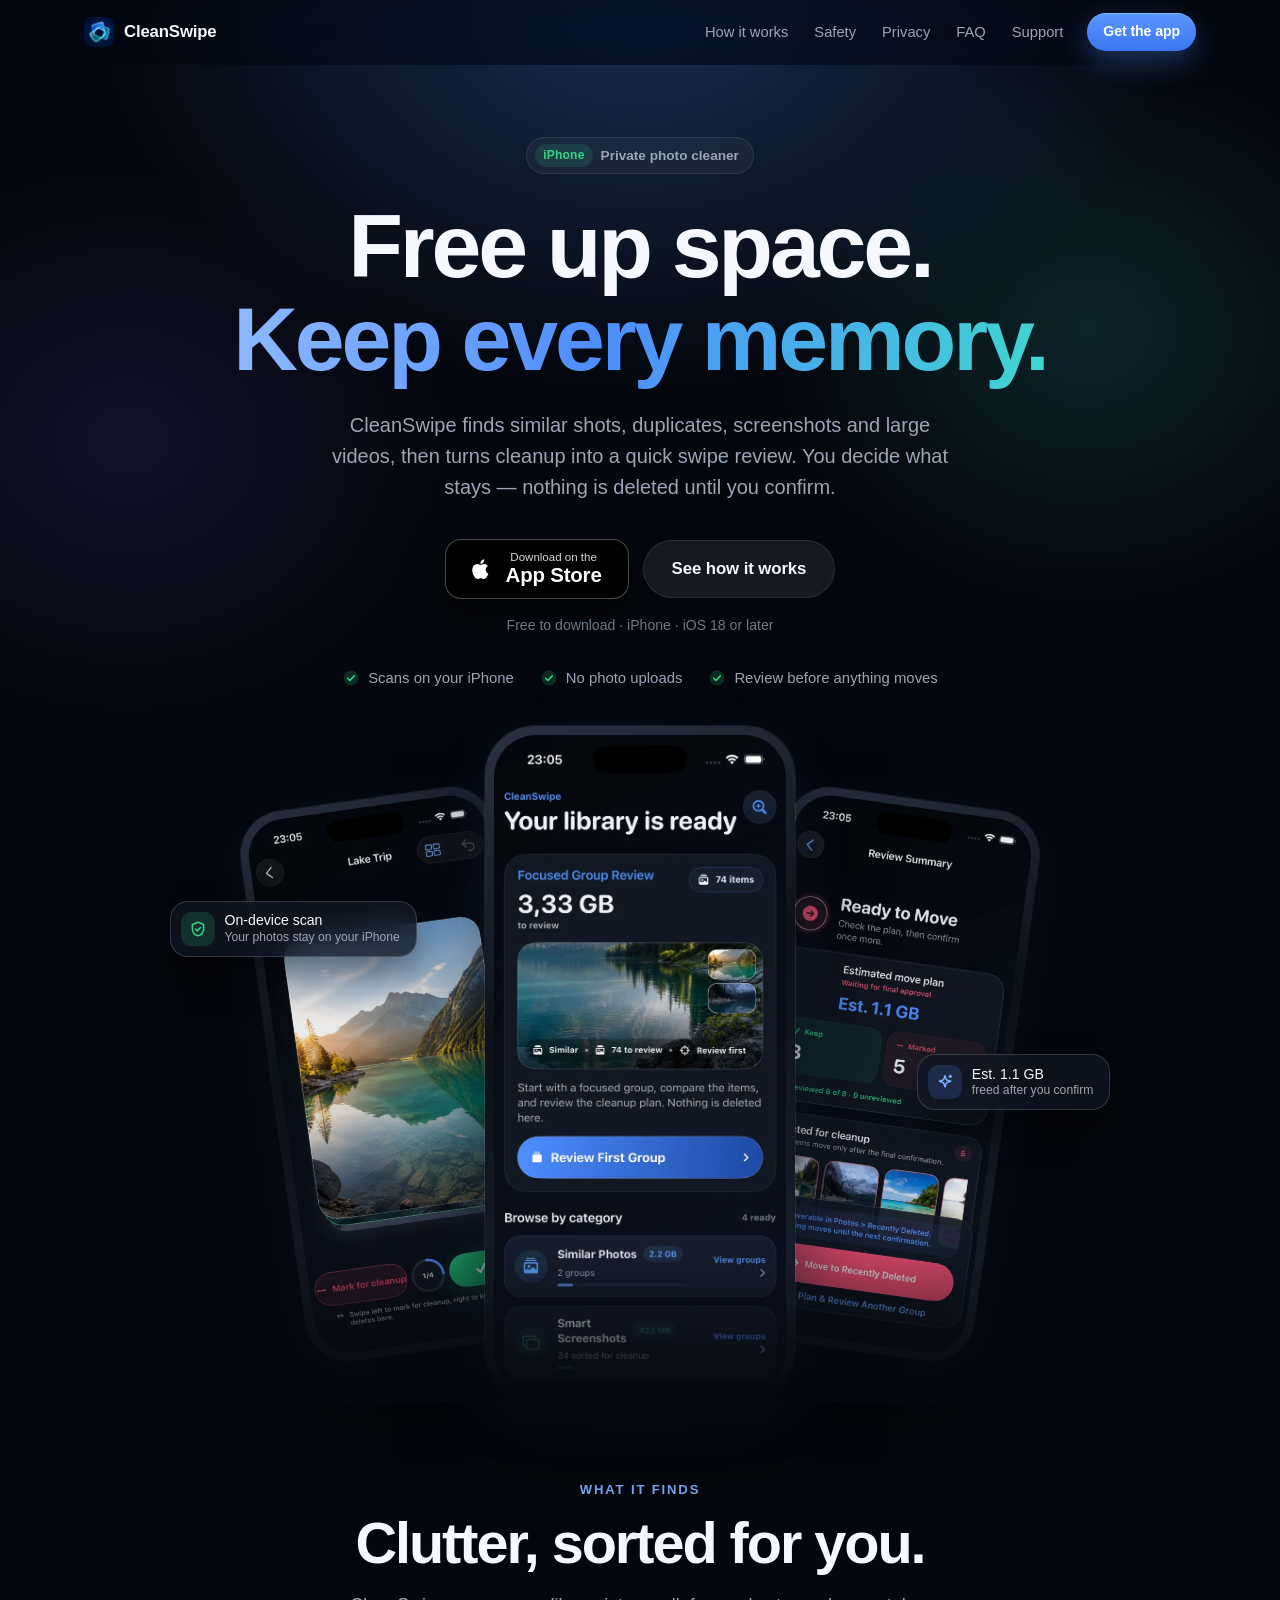
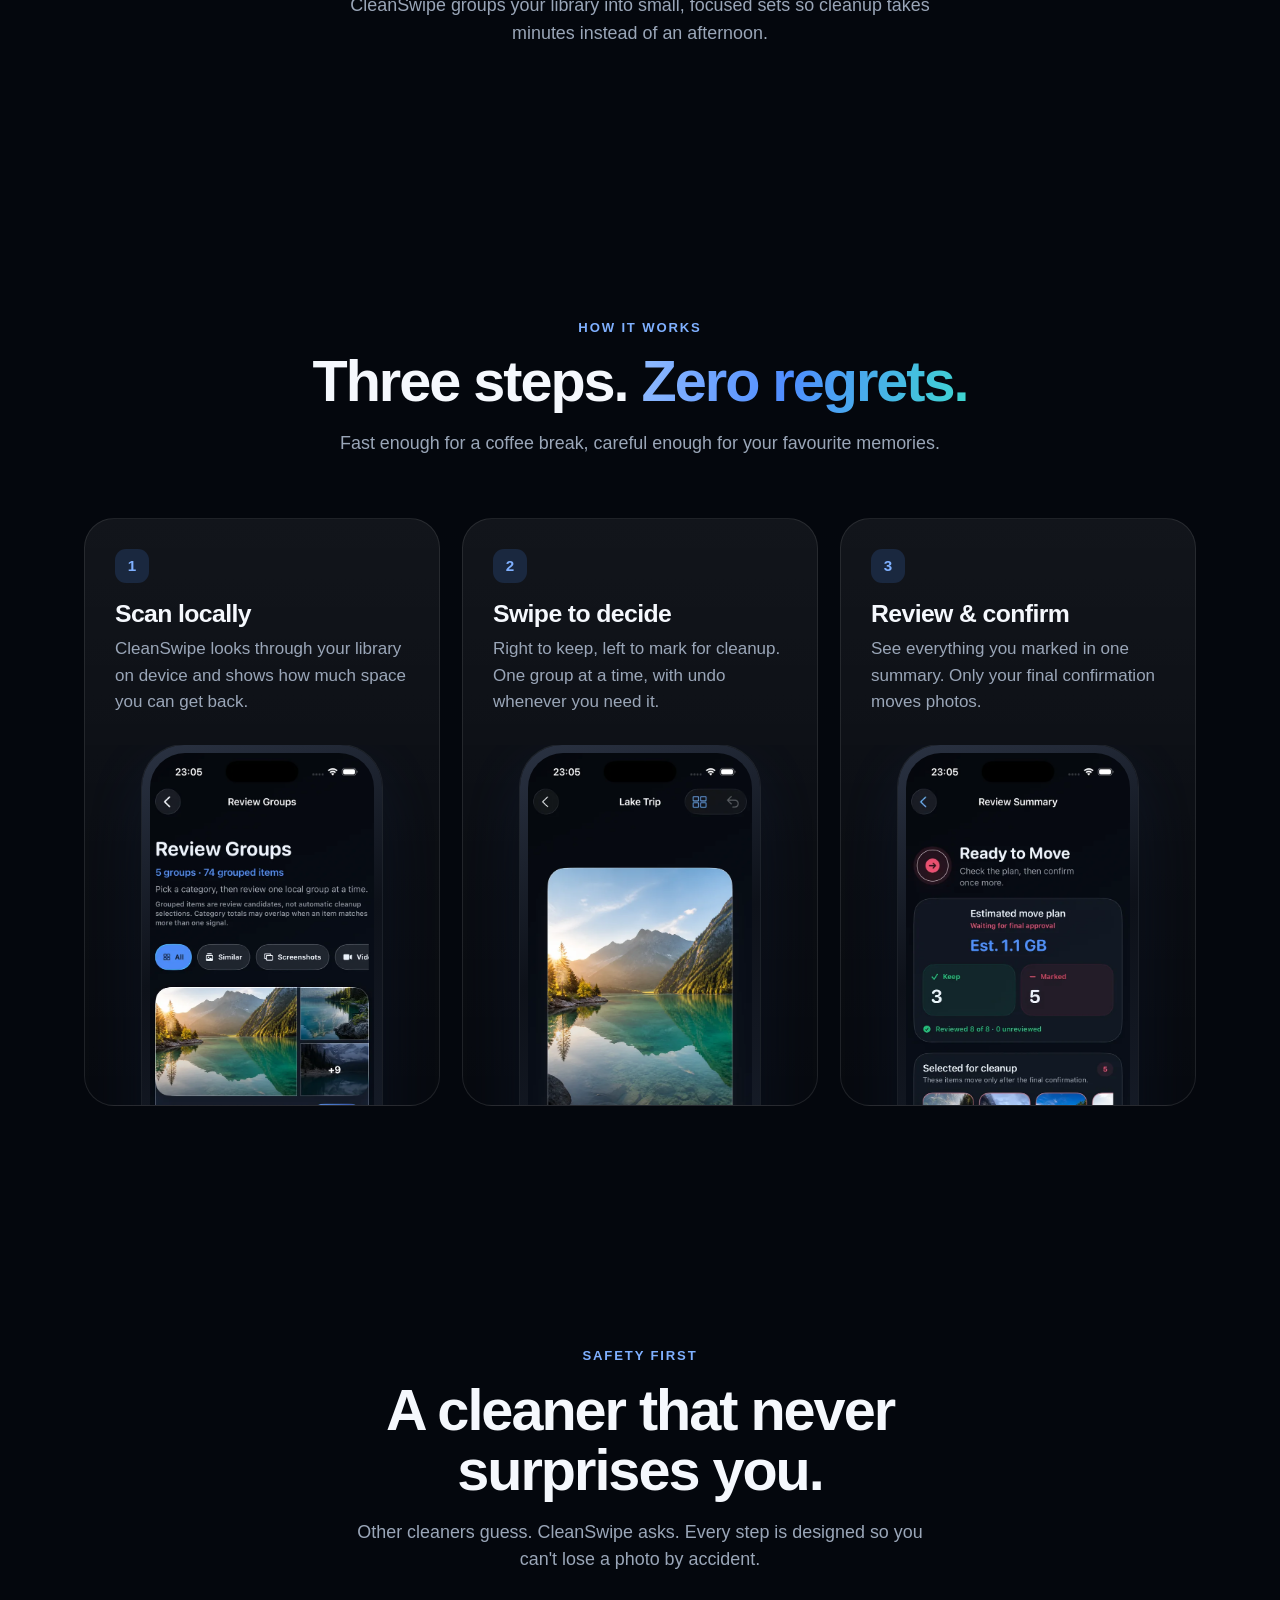
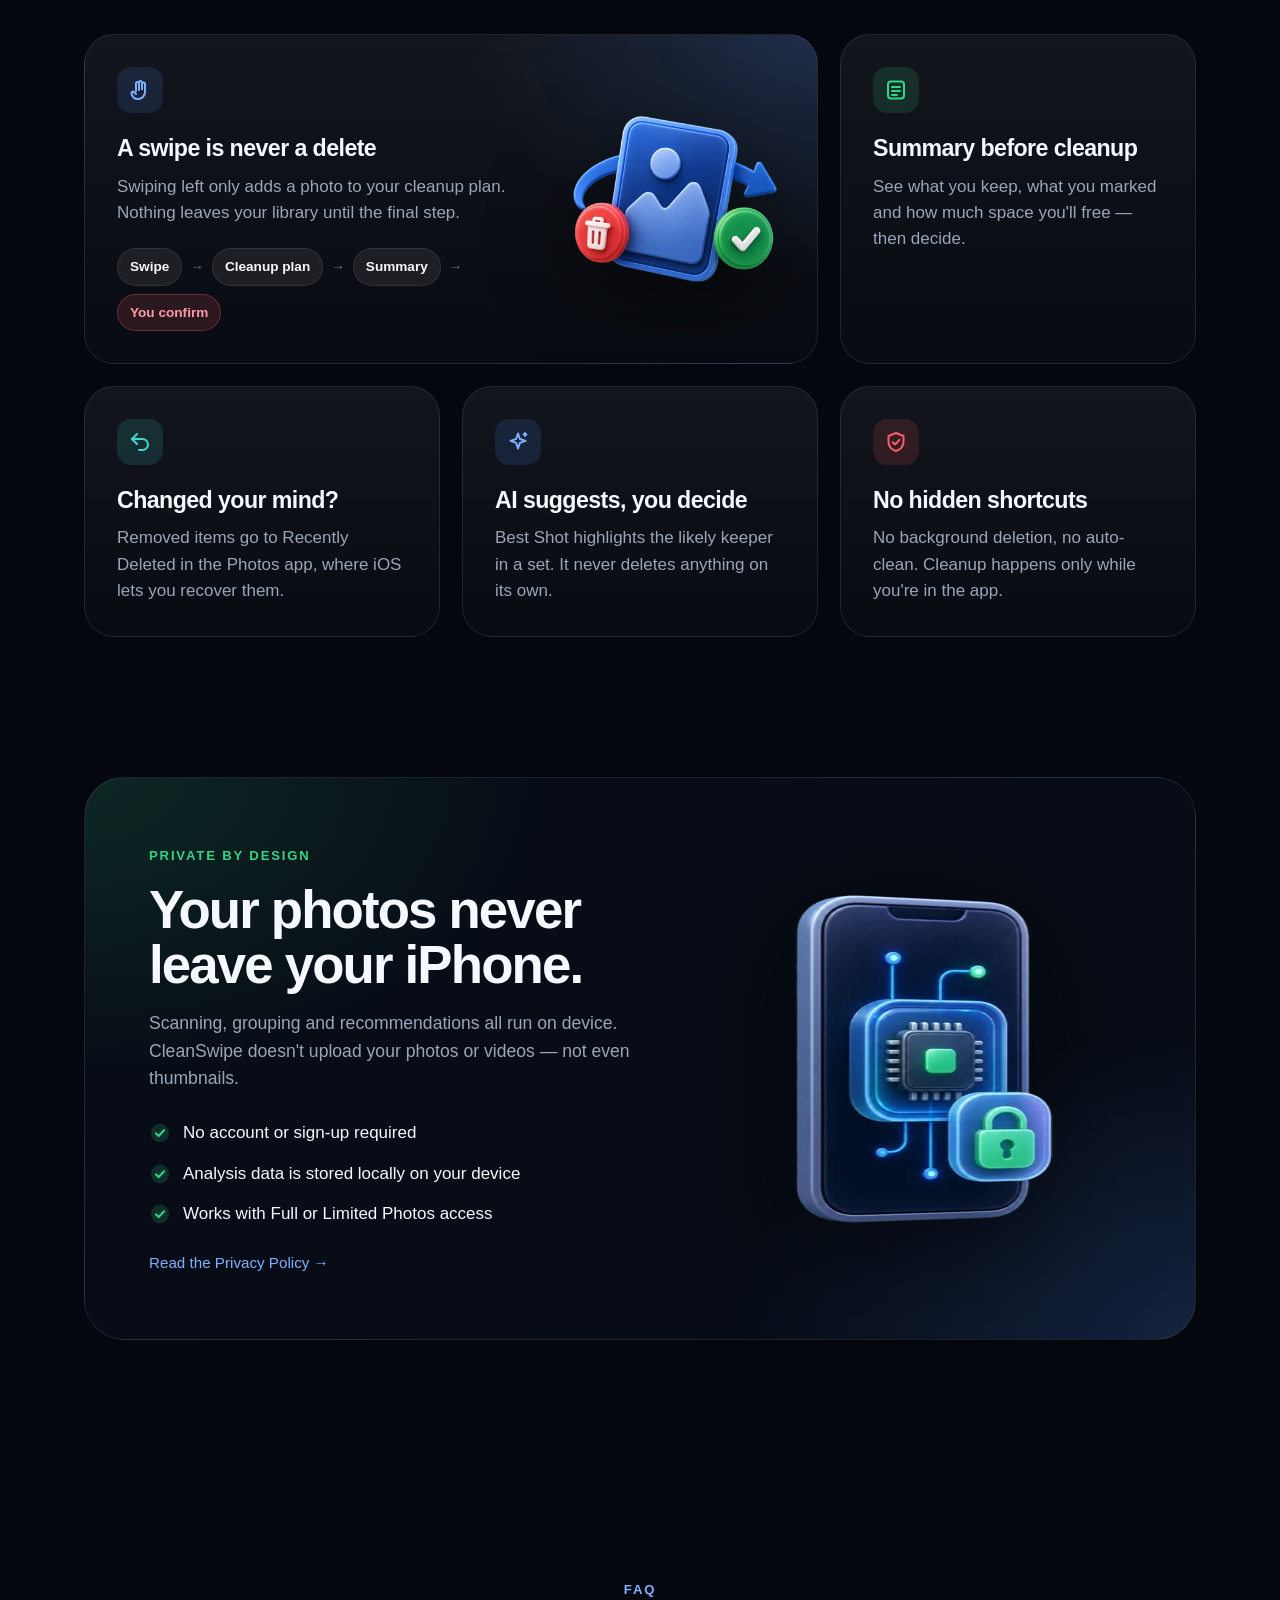
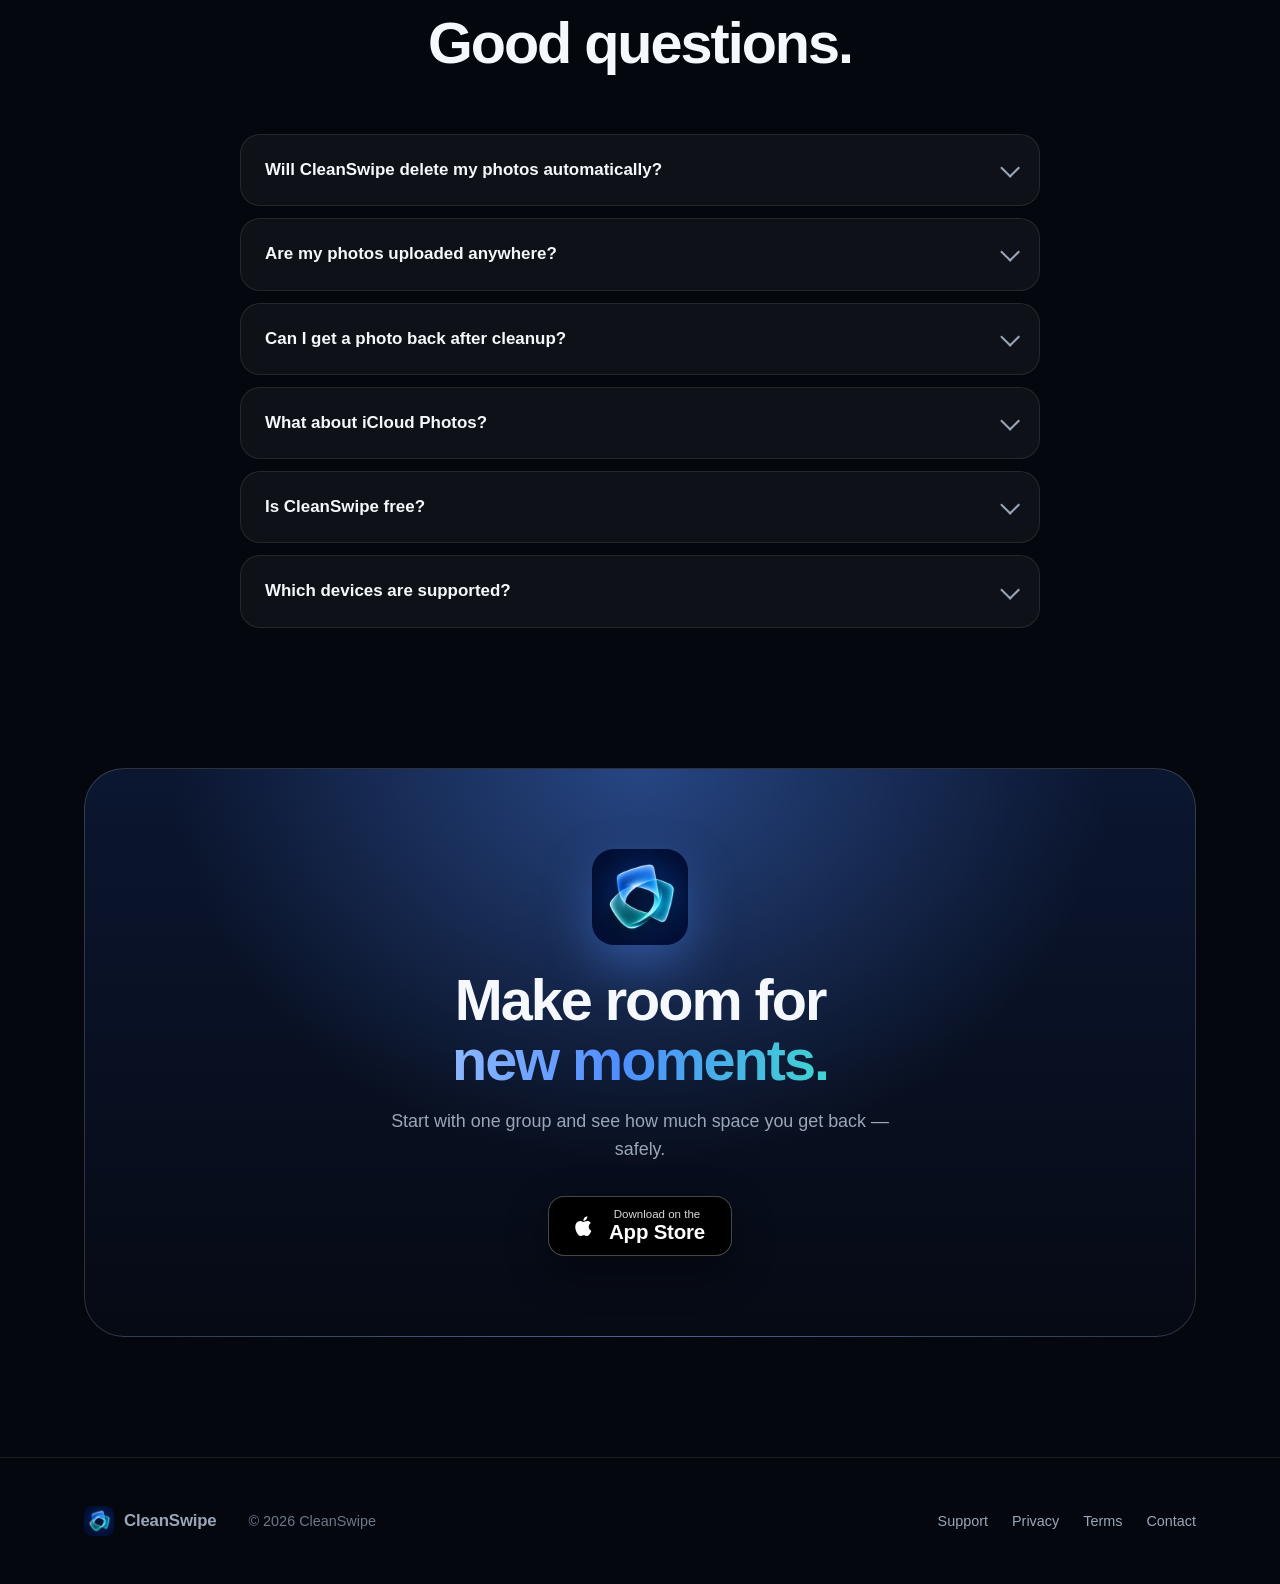
==== index.html @ 27d25ac5 "Redesign CleanSwipe public site Add a root landing page with real app screenshots, safety, privacy a" ====
<!doctype html>
<html lang="en" class="no-js">
<head>
  <meta charset="utf-8">
  <meta name="viewport" content="width=device-width, initial-scale=1, viewport-fit=cover">
  <title>CleanSwipe — Free up iPhone storage, safely</title>
  <meta name="description" content="CleanSwipe finds similar photos, duplicates, screenshots, blurry shots and large videos on your iPhone. Swipe to decide, review, then confirm. Scanning stays on device.">
  <meta name="theme-color" content="#04070d">
  <meta name="apple-itunes-app" content="app-id=6784292572">
  <link rel="canonical" href="https://cleanswipeapp.github.io/">
  <meta property="og:type" content="website">
  <meta property="og:site_name" content="CleanSwipe">
  <meta property="og:title" content="CleanSwipe — Free up iPhone storage, safely">
  <meta property="og:description" content="Find similar photos, duplicates and large videos. Swipe to decide. Nothing is deleted until you confirm.">
  <meta property="og:url" content="https://cleanswipeapp.github.io/">
  <meta property="og:image" content="https://cleanswipeapp.github.io/assets/img/og.png">
  <meta name="twitter:card" content="summary_large_image">
  <link rel="icon" type="image/png" href="/assets/img/favicon.png">
  <link rel="apple-touch-icon" href="/assets/img/apple-touch-icon.png">
  <link rel="stylesheet" href="/assets/site.css">
  <script>document.documentElement.classList.remove("no-js");</script>
  <script type="application/ld+json">
  {
    "@context": "https://schema.org",
    "@type": "SoftwareApplication",
    "name": "CleanSwipe: Photo Cleaner",
    "operatingSystem": "iOS 18.0 or later",
    "applicationCategory": "UtilitiesApplication",
    "url": "https://apps.apple.com/us/app/cleanswipe-photo-cleaner/id6784292572",
    "offers": { "@type": "Offer", "price": "0", "priceCurrency": "USD" }
  }
  </script>
</head>
<body>
  <!-- Icon sprite -->
  <svg width="0" height="0" style="position:absolute" aria-hidden="true">
    <defs>
      <symbol id="i-apple" viewBox="0 0 24 24"><path fill="currentColor" d="M16.37 12.7c-.02-2.3 1.88-3.4 1.97-3.46-1.07-1.57-2.74-1.79-3.34-1.81-1.42-.14-2.77.84-3.49.84-.72 0-1.83-.82-3.01-.8-1.55.02-2.98.9-3.78 2.29-1.61 2.8-.41 6.94 1.16 9.21.77 1.11 1.68 2.36 2.88 2.31 1.16-.05 1.59-.75 2.99-.75 1.4 0 1.79.75 3.01.72 1.24-.02 2.03-1.13 2.79-2.25.88-1.29 1.24-2.54 1.26-2.6-.03-.01-2.42-.93-2.44-3.7ZM14.1 5.93c.64-.77 1.07-1.85.95-2.93-.92.04-2.03.61-2.69 1.38-.59.68-1.11 1.78-.97 2.83 1.02.08 2.07-.52 2.71-1.28Z"/></symbol>
      <symbol id="i-check" viewBox="0 0 24 24"><path fill="none" stroke="currentColor" stroke-width="2.2" stroke-linecap="round" stroke-linejoin="round" d="M20 6 9 17l-5-5"/></symbol>
      <symbol id="i-check-circle" viewBox="0 0 24 24"><circle cx="12" cy="12" r="10" fill="currentColor" opacity=".18"/><path fill="none" stroke="currentColor" stroke-width="2.2" stroke-linecap="round" stroke-linejoin="round" d="m7.5 12.3 3 3 6-6.3"/></symbol>
      <symbol id="i-lock" viewBox="0 0 24 24"><g fill="none" stroke="currentColor" stroke-width="2" stroke-linecap="round" stroke-linejoin="round"><rect x="4.5" y="10.5" width="15" height="10" rx="2.5"/><path d="M8 10.5V7.5a4 4 0 0 1 8 0v3"/></g></symbol>
      <symbol id="i-shield" viewBox="0 0 24 24"><g fill="none" stroke="currentColor" stroke-width="2" stroke-linecap="round" stroke-linejoin="round"><path d="M12 3 4.5 6v5.5c0 4.6 3.1 8.2 7.5 9.5 4.4-1.3 7.5-4.9 7.5-9.5V6L12 3Z"/><path d="m8.8 12.2 2.3 2.3 4.3-4.6"/></g></symbol>
      <symbol id="i-hand" viewBox="0 0 24 24"><g fill="none" stroke="currentColor" stroke-width="2" stroke-linecap="round" stroke-linejoin="round"><path d="M8 13V5.5a1.5 1.5 0 0 1 3 0V12"/><path d="M11 11V4.5a1.5 1.5 0 0 1 3 0V11"/><path d="M14 11V6a1.5 1.5 0 0 1 3 0v8a7 7 0 0 1-7 7h-.5a6 6 0 0 1-4.6-2.2L3.6 16a1.6 1.6 0 0 1 2.4-2l2 2"/></g></symbol>
      <symbol id="i-list" viewBox="0 0 24 24"><g fill="none" stroke="currentColor" stroke-width="2" stroke-linecap="round" stroke-linejoin="round"><rect x="4" y="3.5" width="16" height="17" rx="3"/><path d="M8 9h8M8 13h8M8 17h5"/></g></symbol>
      <symbol id="i-undo" viewBox="0 0 24 24"><g fill="none" stroke="currentColor" stroke-width="2" stroke-linecap="round" stroke-linejoin="round"><path d="M9 14 4 9l5-5"/><path d="M4 9h10.5a5.5 5.5 0 0 1 0 11H11"/></g></symbol>
      <symbol id="i-sparkle" viewBox="0 0 24 24"><g fill="none" stroke="currentColor" stroke-width="2" stroke-linecap="round" stroke-linejoin="round"><path d="M12 3.5 13.9 9l5.6 1.9-5.6 2L12 18.5l-1.9-5.6-5.6-2L10.1 9 12 3.5Z"/><path d="M19 3v3M17.5 4.5h3"/></g></symbol>
      <symbol id="i-photos" viewBox="0 0 24 24"><g fill="none" stroke="currentColor" stroke-width="2" stroke-linecap="round" stroke-linejoin="round"><rect x="3" y="6" width="14" height="14" rx="3"/><path d="M7 3h11a3 3 0 0 1 3 3v11"/><path d="m3.5 17 4-4 3 3 2-2 4 4"/></g></symbol>
      <symbol id="i-copy" viewBox="0 0 24 24"><g fill="none" stroke="currentColor" stroke-width="2" stroke-linecap="round" stroke-linejoin="round"><rect x="8" y="8" width="12" height="12" rx="2.5"/><path d="M16 8V6.5A2.5 2.5 0 0 0 13.5 4h-7A2.5 2.5 0 0 0 4 6.5v7A2.5 2.5 0 0 0 6.5 16H8"/></g></symbol>
      <symbol id="i-screenshot" viewBox="0 0 24 24"><g fill="none" stroke="currentColor" stroke-width="2" stroke-linecap="round" stroke-linejoin="round"><rect x="6" y="2.5" width="12" height="19" rx="3"/><path d="M3 7V5M3 19v-2M21 7V5M21 19v-2"/></g></symbol>
      <symbol id="i-blur" viewBox="0 0 24 24"><g fill="none" stroke="currentColor" stroke-width="2" stroke-linecap="round"><circle cx="12" cy="12" r="8.5" stroke-dasharray="2.5 3"/><circle cx="12" cy="12" r="3.5"/></g></symbol>
      <symbol id="i-video" viewBox="0 0 24 24"><g fill="none" stroke="currentColor" stroke-width="2" stroke-linecap="round" stroke-linejoin="round"><rect x="3" y="6" width="13" height="12" rx="3"/><path d="m16 10.5 5-3v9l-5-3"/></g></symbol>
      <symbol id="i-person" viewBox="0 0 24 24"><g fill="none" stroke="currentColor" stroke-width="2" stroke-linecap="round" stroke-linejoin="round"><circle cx="12" cy="8" r="4"/><path d="M4.5 20.5a7.5 7.5 0 0 1 15 0"/></g></symbol>
      <symbol id="i-cloud" viewBox="0 0 24 24"><g fill="none" stroke="currentColor" stroke-width="2" stroke-linecap="round" stroke-linejoin="round"><path d="M7 18.5a4.5 4.5 0 0 1-.6-8.96A6 6 0 0 1 18 9.5a4.5 4.5 0 0 1-.5 9H7Z"/><path d="m4 4 16 16"/></g></symbol>
    </defs>
  </svg>

  <header class="site-header">
    <div class="wrap">
      <a class="brand" href="/" aria-label="CleanSwipe home">
        <img src="/assets/img/icon-256.png" alt="" width="30" height="30">
        CleanSwipe
      </a>
      <nav class="nav-links" aria-label="Main">
        <a href="#how">How it works</a>
        <a href="#safety">Safety</a>
        <a href="#privacy">Privacy</a>
        <a href="#faq">FAQ</a>
        <a href="/support.html">Support</a>
      </nav>
      <a class="btn btn-primary btn-sm" href="https://apps.apple.com/us/app/cleanswipe-photo-cleaner/id6784292572">Get the app</a>
    </div>
  </header>

  <main>
    <div class="glow" aria-hidden="true"></div>

    <!-- Hero -->
    <section class="hero">
      <div class="wrap">
        <span class="eyebrow"><b>iPhone</b> Private photo cleaner</span>
        <h1>Free up space.<br><span class="grad">Keep every memory.</span></h1>
        <p class="lead">
          CleanSwipe finds similar shots, duplicates, screenshots and large videos,
          then turns cleanup into a quick swipe review. You decide what stays —
          nothing is deleted until you confirm.
        </p>
        <div class="hero-cta">
          <a class="store-btn" href="https://apps.apple.com/us/app/cleanswipe-photo-cleaner/id6784292572" aria-label="Download CleanSwipe on the App Store">
            <svg aria-hidden="true"><use href="#i-apple"/></svg>
            <span><small>Download on the</small><strong>App Store</strong></span>
          </a>
          <a class="btn btn-ghost btn-lg" href="#how">See how it works</a>
        </div>
        <p class="hero-note">Free to download · iPhone · iOS 18 or later</p>

        <ul class="trust">
          <li><svg aria-hidden="true"><use href="#i-check-circle"/></svg>Scans on your iPhone</li>
          <li><svg aria-hidden="true"><use href="#i-check-circle"/></svg>No photo uploads</li>
          <li><svg aria-hidden="true"><use href="#i-check-circle"/></svg>Review before anything moves</li>
        </ul>

        <div class="phones">
          <div class="phone"><img src="/assets/img/screen-review.webp" alt="Swipe review screen: keep or mark a photo for cleanup" width="640" height="1391" loading="eager"></div>
          <div class="phone"><img src="/assets/img/screen-dashboard.webp" alt="CleanSwipe home screen showing 3.33 GB ready to review" width="640" height="1391" loading="eager" fetchpriority="high"></div>
          <div class="phone"><img src="/assets/img/screen-summary.webp" alt="Review summary with kept and marked counts before confirmation" width="640" height="1391" loading="eager"></div>

          <div class="float-chip a" aria-hidden="true">
            <i><svg><use href="#i-shield"/></svg></i>
            <div>On-device scan<small>Your photos stay on your iPhone</small></div>
          </div>
          <div class="float-chip b" aria-hidden="true">
            <i><svg><use href="#i-sparkle"/></svg></i>
            <div>Est. 1.1 GB<small>freed after you confirm</small></div>
          </div>
        </div>
      </div>
    </section>

    <!-- What it finds -->
    <section class="section" style="padding-top:40px">
      <div class="wrap">
        <div class="section-head reveal">
          <span class="kicker">What it finds</span>
          <h2>Clutter, sorted for you.</h2>
          <p>CleanSwipe groups your library into small, focused sets so cleanup takes minutes instead of an afternoon.</p>
        </div>
        <ul class="finds reveal">
          <li><svg aria-hidden="true"><use href="#i-photos"/></svg>Similar photos</li>
          <li><svg aria-hidden="true"><use href="#i-copy"/></svg>Exact duplicates</li>
          <li><svg aria-hidden="true"><use href="#i-screenshot"/></svg>Screenshots</li>
          <li><svg aria-hidden="true"><use href="#i-blur"/></svg>Blurry shots</li>
          <li><svg aria-hidden="true"><use href="#i-video"/></svg>Large videos</li>
          <li><svg aria-hidden="true"><use href="#i-person"/></svg>People</li>
        </ul>
      </div>
    </section>

    <!-- How it works -->
    <section class="section" id="how" style="padding-top:40px">
      <div class="wrap">
        <div class="section-head reveal">
          <span class="kicker">How it works</span>
          <h2>Three steps. <span class="grad">Zero regrets.</span></h2>
          <p>Fast enough for a coffee break, careful enough for your favourite memories.</p>
        </div>
        <div class="steps">
          <article class="step reveal">
            <div class="step-copy">
              <span class="step-num">1</span>
              <h3>Scan locally</h3>
              <p>CleanSwipe looks through your library on device and shows how much space you can get back.</p>
            </div>
            <div class="step-shot"><div class="phone"><img src="/assets/img/screen-groups.webp" alt="Review Groups screen listing photo groups by category" width="640" height="1391" loading="lazy"></div></div>
          </article>
          <article class="step reveal">
            <div class="step-copy">
              <span class="step-num">2</span>
              <h3>Swipe to decide</h3>
              <p>Right to keep, left to mark for cleanup. One group at a time, with undo whenever you need it.</p>
            </div>
            <div class="step-shot"><div class="phone"><img src="/assets/img/screen-review.webp" alt="Swipe review of a single photo with Keep and Mark for cleanup buttons" width="640" height="1391" loading="lazy"></div></div>
          </article>
          <article class="step reveal">
            <div class="step-copy">
              <span class="step-num">3</span>
              <h3>Review &amp; confirm</h3>
              <p>See everything you marked in one summary. Only your final confirmation moves photos.</p>
            </div>
            <div class="step-shot"><div class="phone"><img src="/assets/img/screen-summary.webp" alt="Review Summary listing photos selected for cleanup" width="640" height="1391" loading="lazy"></div></div>
          </article>
        </div>
      </div>
    </section>

    <!-- Safety -->
    <section class="section" id="safety">
      <div class="wrap">
        <div class="section-head reveal">
          <span class="kicker">Safety first</span>
          <h2>A cleaner that never<br>surprises you.</h2>
          <p>Other cleaners guess. CleanSwipe asks. Every step is designed so you can't lose a photo by accident.</p>
        </div>
        <div class="bento">
          <article class="tile feature span-4 reveal">
            <div>
              <span class="ico"><svg><use href="#i-hand"/></svg></span>
              <h3>A swipe is never a delete</h3>
              <p>Swiping left only adds a photo to your cleanup plan. Nothing leaves your library until the final step.</p>
              <div class="flow" aria-label="Cleanup flow">
                <span>Swipe</span><em>→</em><span>Cleanup plan</span><em>→</em><span>Summary</span><em>→</em><span class="end">You confirm</span>
              </div>
            </div>
            <img src="/assets/img/swipe-3d.webp" alt="" width="360" height="298" loading="lazy">
          </article>
          <article class="tile span-2 reveal">
            <span class="ico green"><svg><use href="#i-list"/></svg></span>
            <h3>Summary before cleanup</h3>
            <p>See what you keep, what you marked and how much space you'll free — then decide.</p>
          </article>
          <article class="tile span-2 reveal">
            <span class="ico cyan"><svg><use href="#i-undo"/></svg></span>
            <h3>Changed your mind?</h3>
            <p>Removed items go to Recently Deleted in the Photos app, where iOS lets you recover them.</p>
          </article>
          <article class="tile span-2 reveal">
            <span class="ico"><svg><use href="#i-sparkle"/></svg></span>
            <h3>AI suggests, you decide</h3>
            <p>Best Shot highlights the likely keeper in a set. It never deletes anything on its own.</p>
          </article>
          <article class="tile span-2 reveal">
            <span class="ico red"><svg><use href="#i-shield"/></svg></span>
            <h3>No hidden shortcuts</h3>
            <p>No background deletion, no auto-clean. Cleanup happens only while you're in the app.</p>
          </article>
        </div>
      </div>
    </section>

    <!-- Privacy -->
    <section class="section" id="privacy" style="padding-top:20px">
      <div class="wrap">
        <div class="privacy reveal">
          <div>
            <span class="kicker" style="color:var(--green);font-size:.82rem;font-weight:700;letter-spacing:.14em;text-transform:uppercase">Private by design</span>
            <h2 style="margin-top:14px">Your photos never<br>leave your iPhone.</h2>
            <p>Scanning, grouping and recommendations all run on device. CleanSwipe doesn't upload your photos or videos — not even thumbnails.</p>
            <ul class="checks">
              <li><svg aria-hidden="true"><use href="#i-check-circle"/></svg><span>No account or sign-up required</span></li>
              <li><svg aria-hidden="true"><use href="#i-check-circle"/></svg><span>Analysis data is stored locally on your device</span></li>
              <li><svg aria-hidden="true"><use href="#i-check-circle"/></svg><span>Works with Full or Limited Photos access</span></li>
            </ul>
            <p style="font-size:.95rem;margin-top:24px"><a href="/legal/privacy.html">Read the Privacy Policy →</a></p>
          </div>
          <div class="privacy-art"><img src="/assets/img/privacy-3d.webp" alt="" width="220" height="360" loading="lazy"></div>
        </div>
      </div>
    </section>

    <!-- FAQ -->
    <section class="section" id="faq">
      <div class="wrap">
        <div class="section-head reveal">
          <span class="kicker">FAQ</span>
          <h2>Good questions.</h2>
        </div>
        <div class="faq reveal">
          <details>
            <summary>Will CleanSwipe delete my photos automatically?</summary>
            <p>No. Swiping only builds a cleanup plan. CleanSwipe moves photos only after you review the summary and confirm, and iOS shows its own Photos confirmation too.</p>
          </details>
          <details>
            <summary>Are my photos uploaded anywhere?</summary>
            <p>No. CleanSwipe scans and groups your library on your iPhone and doesn't upload photo or video content. See the <a href="/legal/privacy.html">Privacy Policy</a> for details on app diagnostics.</p>
          </details>
          <details>
            <summary>Can I get a photo back after cleanup?</summary>
            <p>Yes. Removed items go to Recently Deleted in the Photos app, where you can recover them for the period iOS keeps them there.</p>
          </details>
          <details>
            <summary>What about iCloud Photos?</summary>
            <p>If iCloud Photos is turned on, Apple syncs your library — so items you remove will also be removed from your other devices. CleanSwipe reminds you of this before you confirm.</p>
          </details>
          <details>
            <summary>Is CleanSwipe free?</summary>
            <p>CleanSwipe is free to download. An optional Premium subscription is available in the app; you can manage or cancel it anytime in your App Store account settings.</p>
          </details>
          <details>
            <summary>Which devices are supported?</summary>
            <p>iPhone with iOS 18 or later.</p>
          </details>
        </div>
      </div>
    </section>

    <!-- Final CTA -->
    <section class="section" style="padding-top:20px">
      <div class="wrap">
        <div class="cta-band reveal">
          <img class="app-icon" src="/assets/img/icon-256.png" alt="CleanSwipe app icon" width="96" height="96" loading="lazy">
          <h2>Make room for<br><span class="grad">new moments.</span></h2>
          <p>Start with one group and see how much space you get back — safely.</p>
          <a class="store-btn" href="https://apps.apple.com/us/app/cleanswipe-photo-cleaner/id6784292572" aria-label="Download CleanSwipe on the App Store">
            <svg aria-hidden="true"><use href="#i-apple"/></svg>
            <span><small>Download on the</small><strong>App Store</strong></span>
          </a>
        </div>
      </div>
    </section>
  </main>

  <footer class="site-footer">
    <div class="wrap">
      <a class="brand" href="/"><img src="/assets/img/icon-256.png" alt="" width="30" height="30">CleanSwipe</a>
      <span>© 2026 CleanSwipe</span>
      <nav aria-label="Footer">
        <a href="/support.html">Support</a>
        <a href="/legal/privacy.html">Privacy</a>
        <a href="/legal/terms.html">Terms</a>
        <a href="mailto:azizconi1@gmail.com">Contact</a>
      </nav>
    </div>
  </footer>

  <script src="/assets/site.js" defer></script>
</body>
</html>
---- assets/site.css ----
/* CleanSwipe public site — shared styles (Arctic Glass, dark only) */
:root {
  color-scheme: dark;
  --bg: #04070d;
  --bg-2: #070d19;
  --surface: rgba(255, 255, 255, 0.045);
  --surface-2: rgba(255, 255, 255, 0.075);
  --stroke: rgba(255, 255, 255, 0.09);
  --stroke-2: rgba(255, 255, 255, 0.16);
  --text: #f5f8fd;
  --muted: #9aa6b8;
  --dim: #6d7889;
  --blue: #4f8dff;
  --blue-2: #7fb0ff;
  --cyan: #3fd6d0;
  --green: #32d583;
  --red: #ff5a6e;
  --radius: 24px;
  --max: 1160px;
  --font: -apple-system, BlinkMacSystemFont, "SF Pro Display", "SF Pro Text", "Inter", "Helvetica Neue", "Segoe UI", sans-serif;
}

* { box-sizing: border-box; }

html {
  background: var(--bg);
  -webkit-text-size-adjust: 100%;
  scroll-behavior: smooth;
  scroll-padding-top: 84px;
}

body {
  margin: 0;
  min-height: 100vh;
  font-family: var(--font);
  font-size: 17px;
  line-height: 1.55;
  color: var(--text);
  background: var(--bg);
  -webkit-font-smoothing: antialiased;
  overflow-x: hidden;
}
main { overflow-x: clip; }

img { max-width: 100%; display: block; }
a { color: var(--blue-2); text-decoration: none; }
a:focus-visible, button:focus-visible, summary:focus-visible {
  outline: 3px solid rgba(79, 141, 255, 0.6);
  outline-offset: 3px;
  border-radius: 10px;
}

.wrap {
  width: 100%;
  max-width: var(--max);
  margin: 0 auto;
  padding: 0 24px;
}

/* ---------- Background glow ---------- */
.glow {
  position: absolute;
  inset: 0 0 auto 0;
  height: 1100px;
  pointer-events: none;
  z-index: 0;
  background:
    radial-gradient(60% 50% at 50% 0%, rgba(79, 141, 255, 0.28), transparent 70%),
    radial-gradient(35% 35% at 85% 30%, rgba(63, 214, 208, 0.14), transparent 70%),
    radial-gradient(35% 35% at 10% 40%, rgba(122, 92, 255, 0.12), transparent 70%);
}

/* ---------- Header ---------- */
.site-header {
  position: sticky;
  top: 0;
  z-index: 50;
  backdrop-filter: saturate(160%) blur(18px);
  -webkit-backdrop-filter: saturate(160%) blur(18px);
  background: rgba(4, 7, 13, 0.62);
  border-bottom: 1px solid transparent;
  transition: border-color 200ms ease, background-color 200ms ease;
}
.site-header.scrolled { border-bottom-color: var(--stroke); background: rgba(4, 7, 13, 0.82); }
.site-header .wrap {
  display: flex;
  align-items: center;
  gap: 24px;
  height: 64px;
}
.brand {
  display: inline-flex;
  align-items: center;
  gap: 10px;
  color: var(--text);
  font-weight: 700;
  font-size: 1.05rem;
  letter-spacing: -0.01em;
}
.brand img { width: 30px; height: 30px; border-radius: 8px; }
.nav-links {
  display: flex;
  gap: 26px;
  margin-left: auto;
  font-size: 0.92rem;
}
.nav-links a { color: var(--muted); transition: color 150ms ease; }
.nav-links a:hover, .nav-links a[aria-current="page"] { color: var(--text); }

/* ---------- Buttons ---------- */
.btn {
  display: inline-flex;
  align-items: center;
  justify-content: center;
  gap: 10px;
  min-height: 48px;
  padding: 0 22px;
  border-radius: 999px;
  font-weight: 650;
  font-size: 0.98rem;
  letter-spacing: -0.005em;
  white-space: nowrap;
  transition: transform 160ms ease, box-shadow 160ms ease, background-color 160ms ease;
}
.btn svg { width: 18px; height: 18px; flex: none; }
.btn-primary {
  color: #fff;
  background: linear-gradient(180deg, #5b97ff, #3a76f0);
  box-shadow: 0 10px 30px rgba(79, 141, 255, 0.35), inset 0 1px rgba(255, 255, 255, 0.25);
}
.btn-primary:hover { transform: translateY(-1px); box-shadow: 0 14px 38px rgba(79, 141, 255, 0.45), inset 0 1px rgba(255, 255, 255, 0.25); }
.btn-ghost {
  color: var(--text);
  background: var(--surface-2);
  border: 1px solid var(--stroke);
}
.btn-ghost:hover { background: rgba(255, 255, 255, 0.11); }
.btn-sm { min-height: 38px; padding: 0 16px; font-size: 0.88rem; }
.btn-lg { min-height: 58px; padding: 0 28px; font-size: 1.05rem; }

.store-btn {
  display: inline-flex;
  align-items: center;
  gap: 12px;
  min-height: 60px;
  padding: 0 26px 0 22px;
  border-radius: 16px;
  color: #fff;
  background: #000;
  border: 1px solid rgba(255, 255, 255, 0.28);
  box-shadow: 0 14px 40px rgba(0, 0, 0, 0.45);
  transition: transform 160ms ease, border-color 160ms ease;
}
.store-btn:hover { transform: translateY(-1px); border-color: rgba(255, 255, 255, 0.5); }
.store-btn svg { width: 26px; height: 26px; }
.store-btn span { display: flex; flex-direction: column; line-height: 1.1; }
.store-btn small { font-size: 0.72rem; font-weight: 500; opacity: 0.85; }
.store-btn strong { font-size: 1.28rem; font-weight: 600; letter-spacing: -0.01em; }

/* ---------- Typography ---------- */
.eyebrow {
  display: inline-flex;
  align-items: center;
  gap: 8px;
  padding: 6px 14px 6px 8px;
  border-radius: 999px;
  border: 1px solid var(--stroke);
  background: var(--surface);
  color: var(--muted);
  font-size: 0.85rem;
  font-weight: 550;
}
.eyebrow b {
  padding: 2px 8px;
  border-radius: 999px;
  background: rgba(50, 213, 131, 0.14);
  color: var(--green);
  font-size: 0.75rem;
  font-weight: 700;
  letter-spacing: 0.02em;
}
h1, h2, h3 { margin: 0; letter-spacing: -0.035em; line-height: 1.04; }
.grad {
  background: linear-gradient(100deg, #8fbaff 0%, #4f8dff 45%, #3fd6d0 100%);
  -webkit-background-clip: text;
  background-clip: text;
  color: transparent;
}
.section { position: relative; padding: 120px 0; }
.section-head { max-width: 720px; margin: 0 auto 60px; text-align: center; }
.section-head .kicker {
  display: block;
  margin-bottom: 14px;
  color: var(--blue-2);
  font-size: 0.82rem;
  font-weight: 700;
  letter-spacing: 0.14em;
  text-transform: uppercase;
}
.section-head h2 { font-size: clamp(2.2rem, 5vw, 3.6rem); }
.section-head p { margin: 18px auto 0; max-width: 600px; color: var(--muted); font-size: 1.12rem; }

/* ---------- Hero ---------- */
.hero { position: relative; z-index: 1; padding: 72px 0 40px; text-align: center; overflow-x: clip; }
.hero h1 {
  margin: 26px auto 0;
  max-width: 900px;
  font-size: clamp(2.8rem, 7.6vw, 5.6rem);
  font-weight: 750;
}
.hero .lead {
  max-width: 640px;
  margin: 24px auto 0;
  color: var(--muted);
  font-size: clamp(1.08rem, 2vw, 1.25rem);
}
.hero-cta {
  display: flex;
  flex-wrap: wrap;
  gap: 14px;
  justify-content: center;
  align-items: center;
  margin-top: 36px;
}
.hero-note { margin: 16px 0 0; color: var(--dim); font-size: 0.88rem; }

.trust {
  display: flex;
  flex-wrap: wrap;
  justify-content: center;
  gap: 10px 26px;
  margin: 30px 0 0;
  padding: 0;
  list-style: none;
  color: var(--muted);
  font-size: 0.93rem;
}
.trust li { display: inline-flex; align-items: center; gap: 8px; }
.trust svg { width: 18px; height: 18px; color: var(--green); }

/* Phones */
.phones {
  position: relative;
  display: flex;
  justify-content: center;
  align-items: flex-end;
  margin: 70px auto 0;
  height: 640px;
  max-width: 980px;
}
.phone {
  position: relative;
  flex: none;
  width: 290px;
  aspect-ratio: 1206 / 2622;
  padding: 9px;
  border-radius: 50px;
  background: linear-gradient(160deg, #2a3242, #0d1119 40%, #1b2230);
  box-shadow:
    0 0 0 1px rgba(255, 255, 255, 0.08),
    0 40px 90px rgba(0, 0, 0, 0.6),
    0 20px 60px rgba(79, 141, 255, 0.12);
}
.phone img {
  width: 100%;
  height: 100%;
  object-fit: cover;
  border-radius: 42px;
  background: #05070c;
}
.phones .phone:nth-child(1) { transform: translate(60px, -10px) rotate(-8deg) scale(0.88); z-index: 1; opacity: 0.92; }
.phones .phone:nth-child(2) { z-index: 3; width: 310px; }
.phones .phone:nth-child(3) { transform: translate(-60px, -10px) rotate(8deg) scale(0.88); z-index: 1; opacity: 0.92; }
.phones::after {
  content: "";
  position: absolute;
  left: 0; right: 0; bottom: -2px;
  height: 160px;
  z-index: 4;
  background: linear-gradient(180deg, transparent, var(--bg));
  pointer-events: none;
}

/* Floating chips on hero */
.float-chip {
  position: absolute;
  z-index: 5;
  display: inline-flex;
  align-items: center;
  gap: 10px;
  padding: 10px 16px 10px 10px;
  border-radius: 18px;
  background: rgba(16, 22, 34, 0.78);
  border: 1px solid var(--stroke-2);
  backdrop-filter: blur(14px);
  -webkit-backdrop-filter: blur(14px);
  box-shadow: 0 18px 40px rgba(0, 0, 0, 0.45);
  font-size: 0.88rem;
  text-align: left;
  line-height: 1.25;
  animation: bob 6s ease-in-out infinite;
}
.float-chip i {
  display: grid;
  place-items: center;
  width: 34px;
  height: 34px;
  border-radius: 11px;
  font-style: normal;
}
.float-chip i svg { width: 18px; height: 18px; }
.float-chip small { display: block; color: var(--muted); font-size: 0.76rem; }
.float-chip.a { left: 2%; top: 22%; }
.float-chip.a i { background: rgba(50, 213, 131, 0.16); color: var(--green); }
.float-chip.b { right: 2%; top: 46%; animation-delay: -3s; }
.float-chip.b i { background: rgba(79, 141, 255, 0.18); color: var(--blue-2); }
@keyframes bob { 0%, 100% { transform: translateY(0); } 50% { transform: translateY(-10px); } }

/* ---------- Finds strip ---------- */
.finds {
  display: flex;
  flex-wrap: wrap;
  justify-content: center;
  gap: 12px;
  margin: 0;
  padding: 0;
  list-style: none;
}
.finds li {
  display: inline-flex;
  align-items: center;
  gap: 10px;
  padding: 12px 18px;
  border-radius: 999px;
  background: var(--surface);
  border: 1px solid var(--stroke);
  font-weight: 600;
  font-size: 0.97rem;
}
.finds svg { width: 20px; height: 20px; color: var(--blue-2); }

/* ---------- Steps ---------- */
.steps { display: grid; gap: 22px; grid-template-columns: repeat(3, minmax(0, 1fr)); }
.step {
  position: relative;
  display: flex;
  flex-direction: column;
  overflow: hidden;
  border-radius: 30px;
  background: linear-gradient(180deg, rgba(255, 255, 255, 0.06), rgba(255, 255, 255, 0.02));
  border: 1px solid var(--stroke);
}
.step-copy { padding: 30px 30px 0; }
.step-num {
  display: inline-grid;
  place-items: center;
  width: 34px;
  height: 34px;
  border-radius: 11px;
  background: rgba(79, 141, 255, 0.16);
  color: var(--blue-2);
  font-weight: 750;
  font-size: 0.95rem;
}
.step h3 { margin-top: 18px; font-size: 1.55rem; letter-spacing: -0.025em; }
.step p { margin: 10px 0 0; color: var(--muted); }
.step-shot {
  position: relative;
  height: 360px;
  margin-top: 30px;
  overflow: hidden;
}
.step-shot .phone {
  width: 240px;
  margin: 0 auto;
  border-radius: 42px;
  padding: 8px;
}
.step-shot .phone img { border-radius: 35px; }

/* ---------- Safety bento ---------- */
.bento { display: grid; gap: 22px; grid-template-columns: repeat(6, minmax(0, 1fr)); }
.tile {
  position: relative;
  overflow: hidden;
  padding: 32px;
  border-radius: 30px;
  background: linear-gradient(180deg, rgba(255, 255, 255, 0.06), rgba(255, 255, 255, 0.02));
  border: 1px solid var(--stroke);
}
.tile h3 { font-size: 1.45rem; letter-spacing: -0.025em; line-height: 1.15; }
.tile p { margin: 12px 0 0; color: var(--muted); }
.tile .ico {
  display: grid;
  place-items: center;
  width: 46px;
  height: 46px;
  margin-bottom: 22px;
  border-radius: 14px;
  background: rgba(79, 141, 255, 0.14);
  color: var(--blue-2);
}
.tile .ico svg { width: 24px; height: 24px; }
.tile .ico.green { background: rgba(50, 213, 131, 0.14); color: var(--green); }
.tile .ico.red { background: rgba(255, 90, 110, 0.14); color: var(--red); }
.tile .ico.cyan { background: rgba(63, 214, 208, 0.14); color: var(--cyan); }
.span-4 { grid-column: span 4; }
.span-3 { grid-column: span 3; }
.span-2 { grid-column: span 2; }
.tile.feature {
  display: grid;
  grid-template-columns: 1fr 220px;
  align-items: center;
  gap: 20px;
  background:
    radial-gradient(80% 120% at 100% 0%, rgba(79, 141, 255, 0.2), transparent 60%),
    linear-gradient(180deg, rgba(255, 255, 255, 0.06), rgba(255, 255, 255, 0.02));
}
.tile.feature img { width: 220px; height: auto; filter: drop-shadow(0 20px 40px rgba(0, 0, 0, 0.5)); }
.flow {
  display: flex;
  flex-wrap: wrap;
  align-items: center;
  gap: 8px;
  margin-top: 22px;
  font-size: 0.85rem;
  font-weight: 600;
}
.flow span {
  padding: 7px 12px;
  border-radius: 999px;
  background: var(--surface-2);
  border: 1px solid var(--stroke);
}
.flow span.end { background: rgba(255, 90, 110, 0.14); border-color: rgba(255, 90, 110, 0.3); color: #ff9aa6; }
.flow em { color: var(--dim); font-style: normal; }

/* ---------- Privacy ---------- */
.privacy {
  display: grid;
  grid-template-columns: 1.1fr 0.9fr;
  align-items: center;
  gap: 60px;
  padding: 64px;
  border-radius: 40px;
  border: 1px solid var(--stroke);
  background:
    radial-gradient(70% 90% at 0% 0%, rgba(50, 213, 131, 0.14), transparent 60%),
    radial-gradient(70% 90% at 100% 100%, rgba(79, 141, 255, 0.18), transparent 60%),
    #070c16;
}
.privacy h2 { font-size: clamp(2.1rem, 4.5vw, 3.3rem); }
.privacy > div > p { margin: 18px 0 0; color: var(--muted); font-size: 1.1rem; }
.checks { margin: 28px 0 0; padding: 0; list-style: none; display: grid; gap: 14px; }
.checks li { display: flex; gap: 12px; align-items: flex-start; }
.checks svg { flex: none; width: 22px; height: 22px; margin-top: 2px; color: var(--green); }
.privacy-art { display: grid; place-items: center; }
.privacy-art img { width: min(100%, 300px); filter: drop-shadow(0 30px 60px rgba(0, 0, 0, 0.55)); }

/* ---------- FAQ ---------- */
.faq { max-width: 800px; margin: 0 auto; display: grid; gap: 12px; }
.faq details {
  border-radius: 20px;
  background: var(--surface);
  border: 1px solid var(--stroke);
  transition: background-color 160ms ease, border-color 160ms ease;
}
.faq details[open] { background: var(--surface-2); border-color: var(--stroke-2); }
.faq summary {
  display: flex;
  align-items: center;
  justify-content: space-between;
  gap: 16px;
  padding: 22px 24px;
  cursor: pointer;
  list-style: none;
  font-weight: 650;
  font-size: 1.06rem;
}
.faq summary::-webkit-details-marker { display: none; }
.faq summary::after {
  content: "";
  flex: none;
  width: 12px;
  height: 12px;
  border-right: 2px solid var(--muted);
  border-bottom: 2px solid var(--muted);
  transform: rotate(45deg) translateY(-3px);
  transition: transform 200ms ease;
}
.faq details[open] summary::after { transform: rotate(225deg) translateY(-3px); }
.faq details p { margin: 0; padding: 0 24px 22px; color: var(--muted); }

/* ---------- Final CTA ---------- */
.cta-band {
  position: relative;
  overflow: hidden;
  padding: 80px 32px;
  border-radius: 40px;
  text-align: center;
  border: 1px solid var(--stroke-2);
  background:
    radial-gradient(60% 100% at 50% 0%, rgba(79, 141, 255, 0.4), transparent 70%),
    linear-gradient(180deg, #0b1630, #060a14);
}
.cta-band img.app-icon {
  width: 96px;
  height: 96px;
  margin: 0 auto 26px;
  border-radius: 22px;
  box-shadow: 0 20px 50px rgba(79, 141, 255, 0.4);
}
.cta-band h2 { font-size: clamp(2.2rem, 5vw, 3.6rem); }
.cta-band p { max-width: 520px; margin: 18px auto 32px; color: var(--muted); font-size: 1.12rem; }

/* ---------- Footer ---------- */
.site-footer {
  padding: 48px 0 calc(48px + env(safe-area-inset-bottom));
  border-top: 1px solid var(--stroke);
  color: var(--dim);
  font-size: 0.9rem;
}
.site-footer .wrap { display: flex; flex-wrap: wrap; align-items: center; gap: 18px 32px; }
.site-footer nav { display: flex; flex-wrap: wrap; gap: 24px; margin-left: auto; }
.site-footer a { color: var(--muted); }
.site-footer a:hover { color: var(--text); }

/* ---------- Simple content pages (support) ---------- */
.page { position: relative; z-index: 1; padding: 72px 0 110px; }
.page .wrap { max-width: 820px; }
.page h1 { font-size: clamp(2.6rem, 6vw, 4rem); }
.page .lead { margin: 18px 0 0; color: var(--muted); font-size: 1.15rem; }
.contact-card {
  display: flex;
  flex-wrap: wrap;
  align-items: center;
  justify-content: space-between;
  gap: 20px;
  margin: 40px 0 46px;
  padding: 28px;
  border-radius: 28px;
  border: 1px solid var(--stroke-2);
  background:
    radial-gradient(80% 140% at 100% 0%, rgba(79, 141, 255, 0.22), transparent 60%),
    linear-gradient(180deg, rgba(255, 255, 255, 0.06), rgba(255, 255, 255, 0.02));
}
.contact-card h2 { font-size: 1.4rem; letter-spacing: -0.02em; }
.contact-card p { margin: 8px 0 0; color: var(--muted); max-width: 460px; }
.help-grid { display: grid; gap: 14px; grid-template-columns: repeat(2, minmax(0, 1fr)); }
.help-grid .tile { padding: 26px; border-radius: 24px; }
.help-grid .tile .ico { width: 40px; height: 40px; margin-bottom: 16px; border-radius: 12px; }
.help-grid .tile .ico svg { width: 21px; height: 21px; }
.help-grid .tile h2 { font-size: 1.18rem; letter-spacing: -0.02em; line-height: 1.2; }
.help-grid .tile p { font-size: 0.98rem; }

/* ---------- Reveal on scroll ---------- */
.reveal { opacity: 0; transform: translateY(24px); transition: opacity 700ms ease, transform 700ms cubic-bezier(.2, .7, .2, 1); }
.reveal.in { opacity: 1; transform: none; }
.no-js .reveal { opacity: 1; transform: none; }

/* ---------- Responsive ---------- */
@media (max-width: 980px) {
  .steps { grid-template-columns: 1fr; max-width: 520px; margin: 0 auto; }
  .bento { grid-template-columns: 1fr; }
  .span-4, .span-3, .span-2 { grid-column: auto; }
  .privacy { grid-template-columns: 1fr; padding: 44px 32px; gap: 30px; }
  .privacy-art { order: -1; }
  .privacy-art img { width: 200px; }
  .float-chip { display: none; }
}

@media (max-width: 720px) {
  body { font-size: 16px; }
  .wrap { padding: 0 16px; }
  .nav-links { display: none; }
  .site-header .btn { margin-left: auto; }
  .section { padding: 84px 0; }
  .section-head { margin-bottom: 40px; }
  .hero { padding-top: 44px; }
  .phones { height: 470px; margin-top: 50px; }
  .phone { width: 200px; border-radius: 36px; padding: 7px; }
  .phone img { border-radius: 30px; }
  .phones .phone:nth-child(2) { width: 220px; }
  .phones .phone:nth-child(1) { transform: translate(78px, -6px) rotate(-8deg) scale(0.84); }
  .phones .phone:nth-child(3) { transform: translate(-78px, -6px) rotate(8deg) scale(0.84); }
  .tile { padding: 26px; }
  .tile.feature { grid-template-columns: 1fr; }
  .tile.feature img { width: 160px; order: -1; }
  .privacy { padding: 36px 22px; border-radius: 30px; }
  .cta-band { padding: 60px 20px; border-radius: 30px; }
  .help-grid { grid-template-columns: 1fr; }
  .contact-card { padding: 22px; }
  .site-footer nav { margin-left: 0; }
}

@media (prefers-reduced-motion: reduce) {
  html { scroll-behavior: auto; }
  .float-chip { animation: none; }
  .reveal { opacity: 1; transform: none; transition: none; }
  .btn, .store-btn { transition: none; }
}
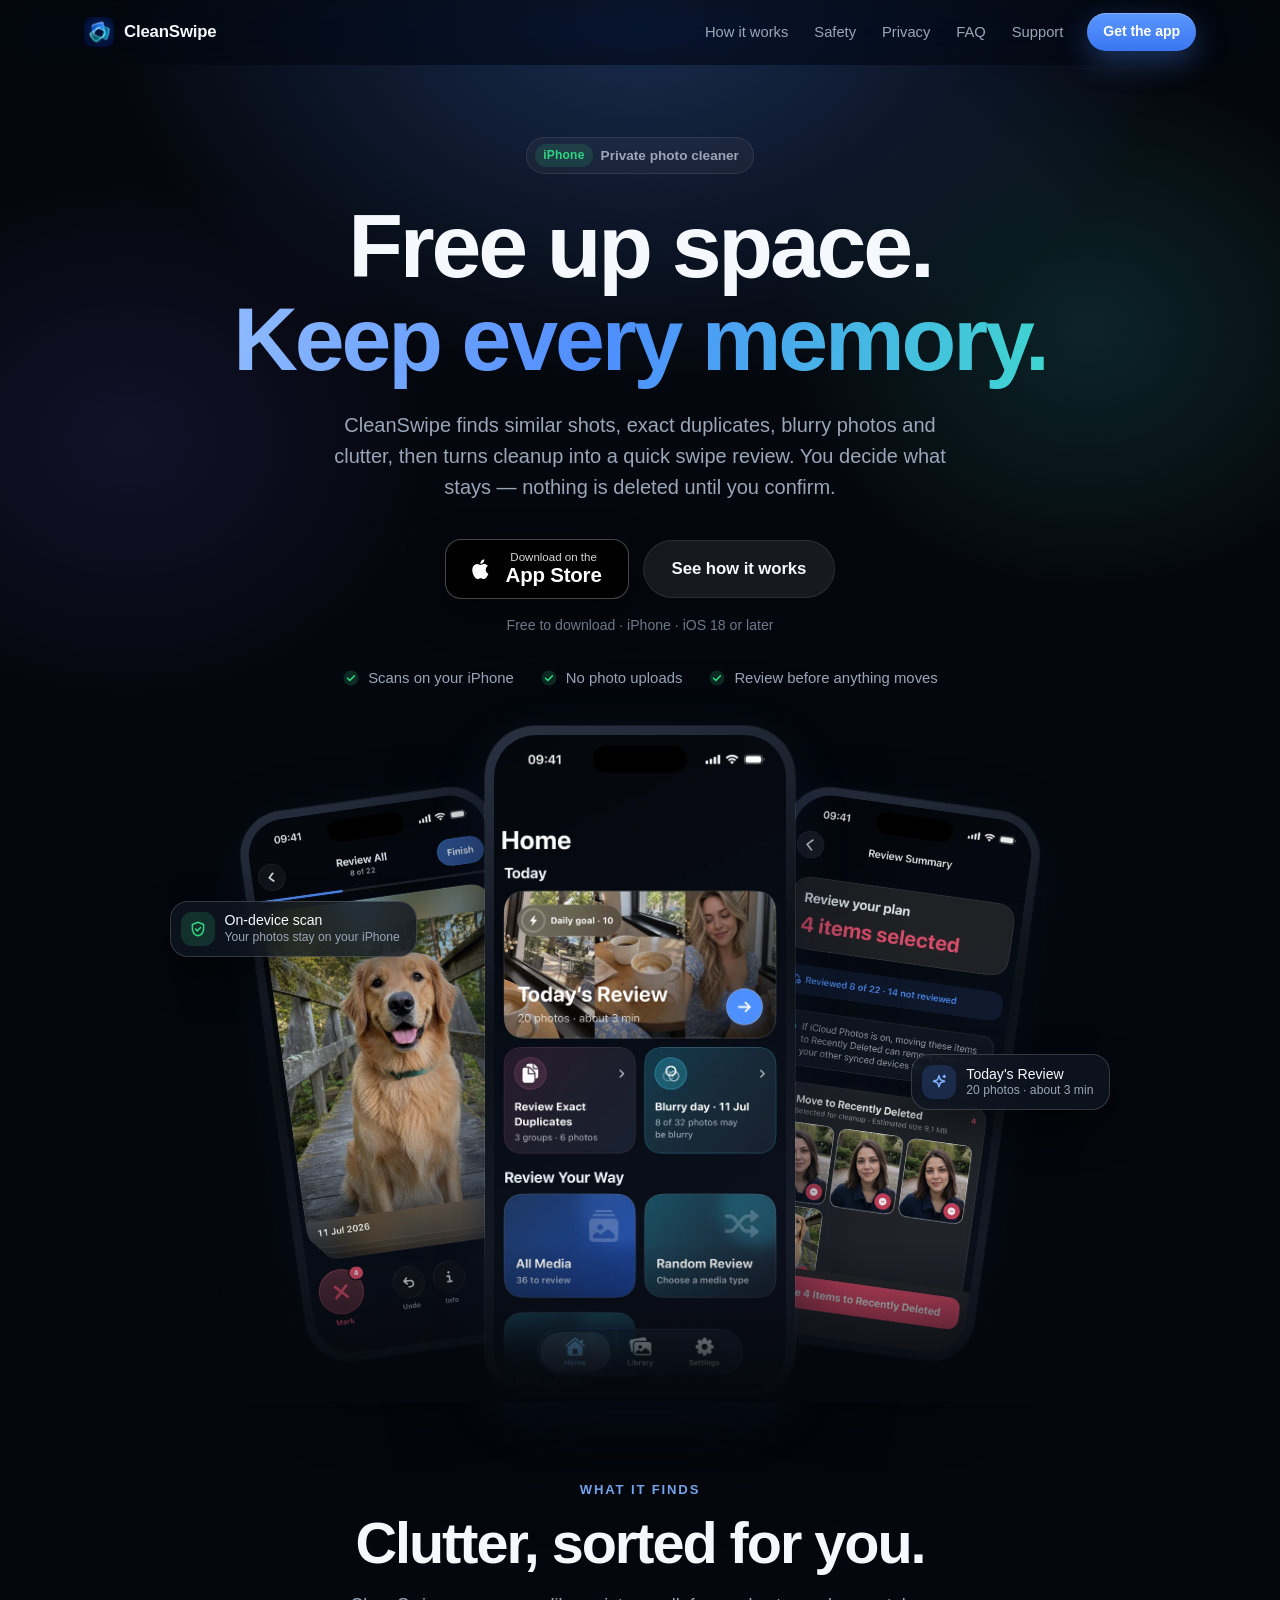
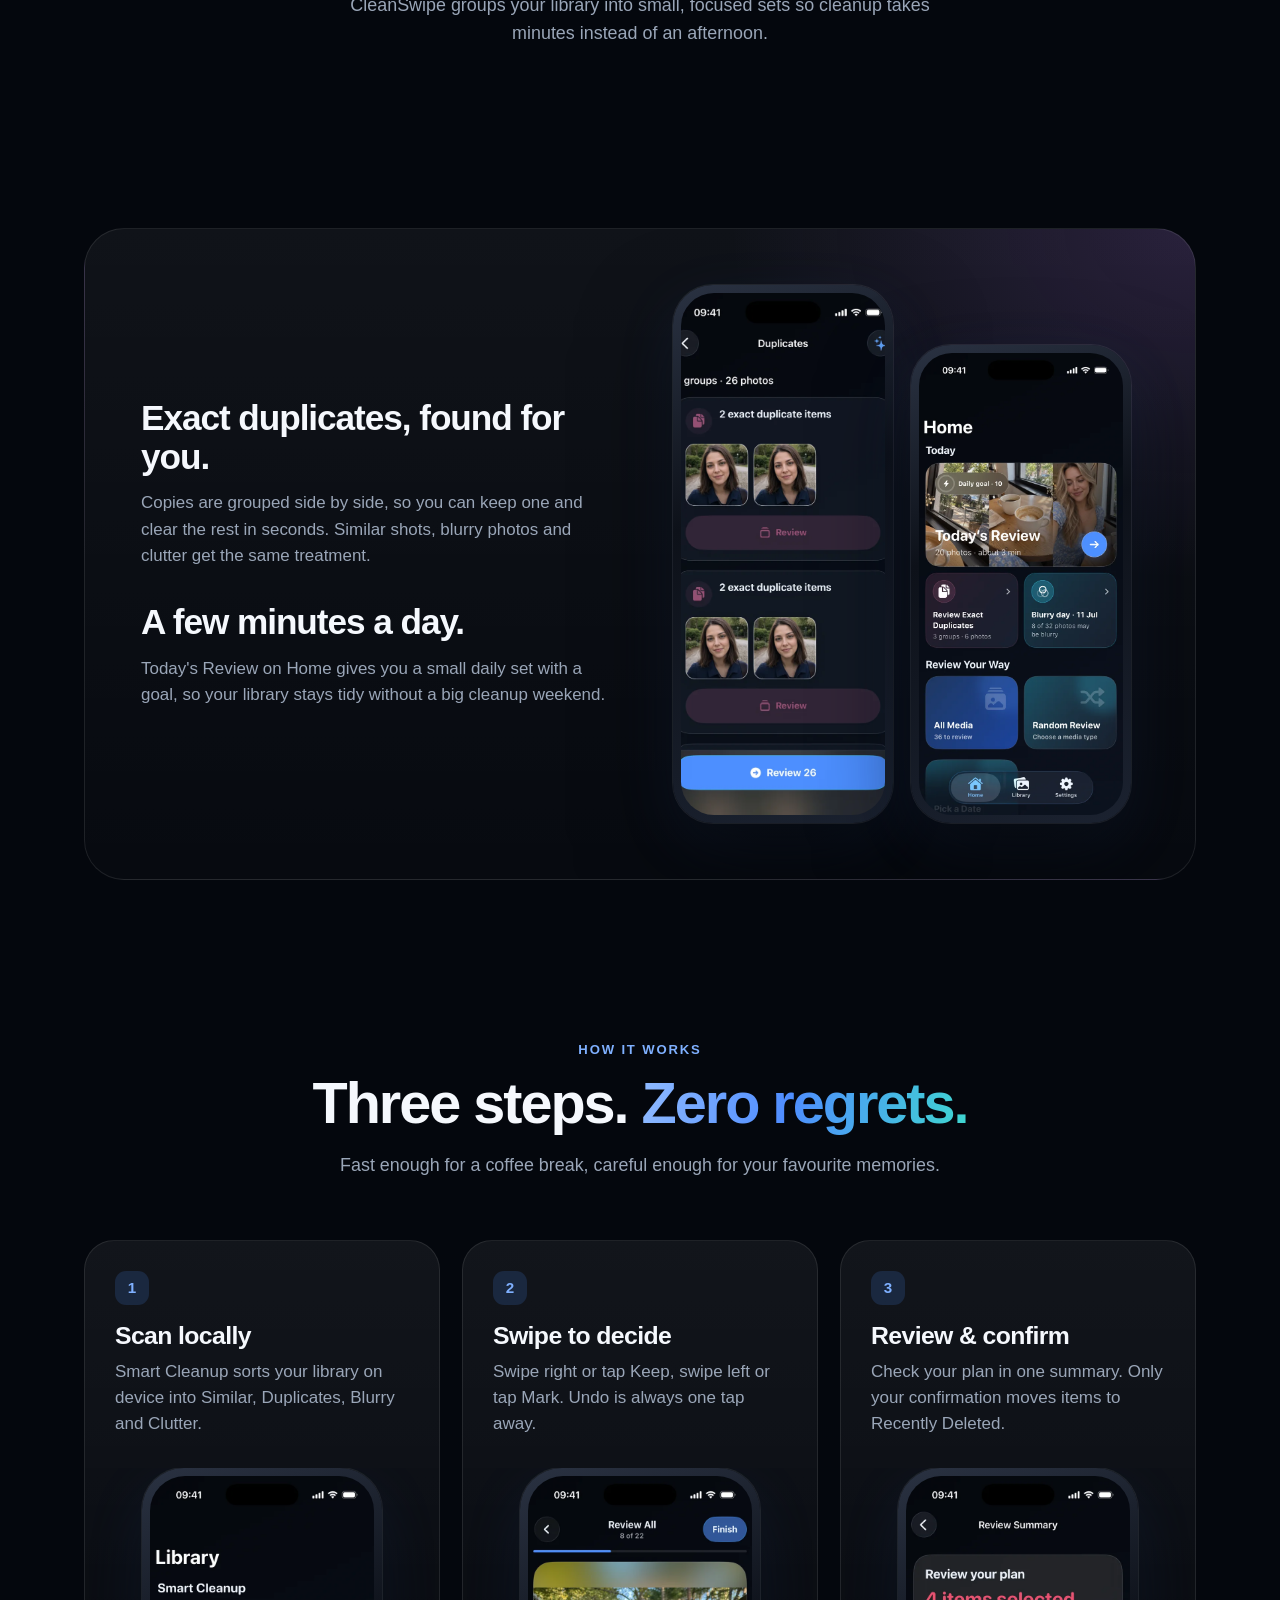
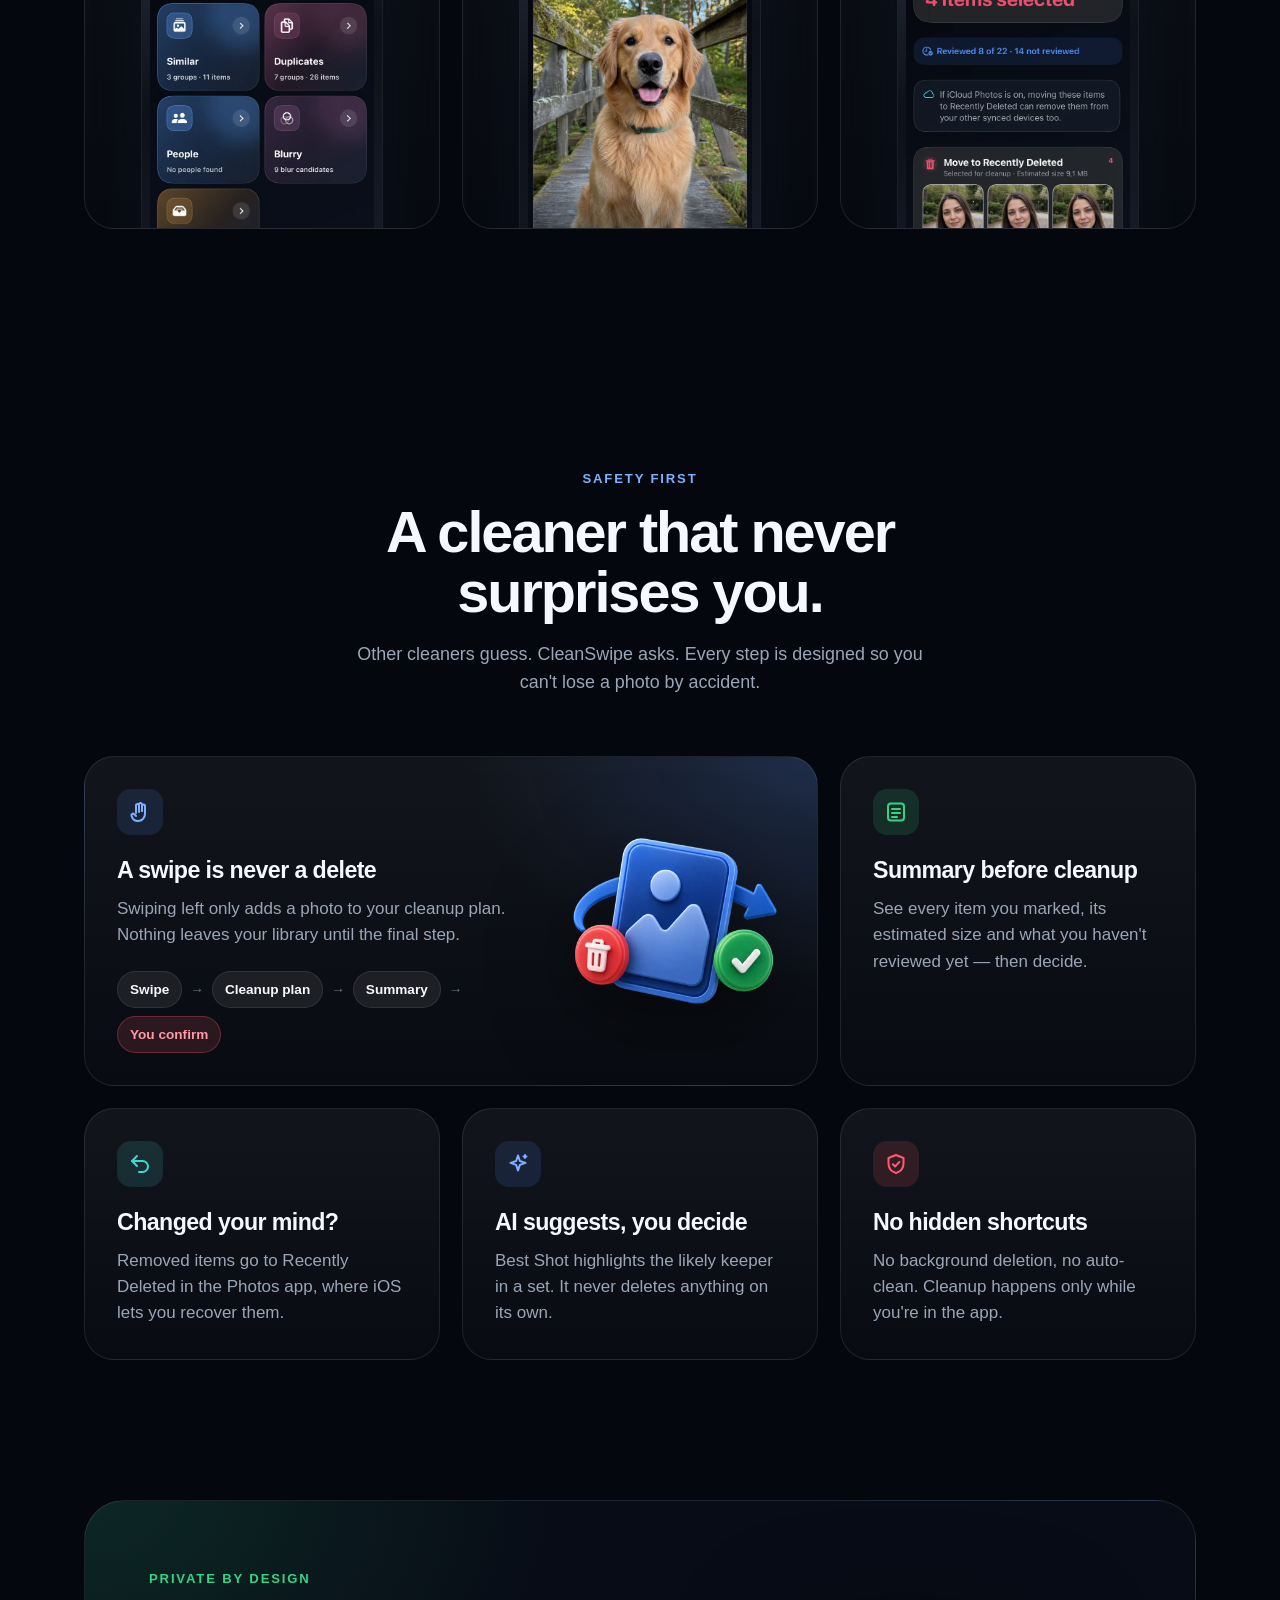
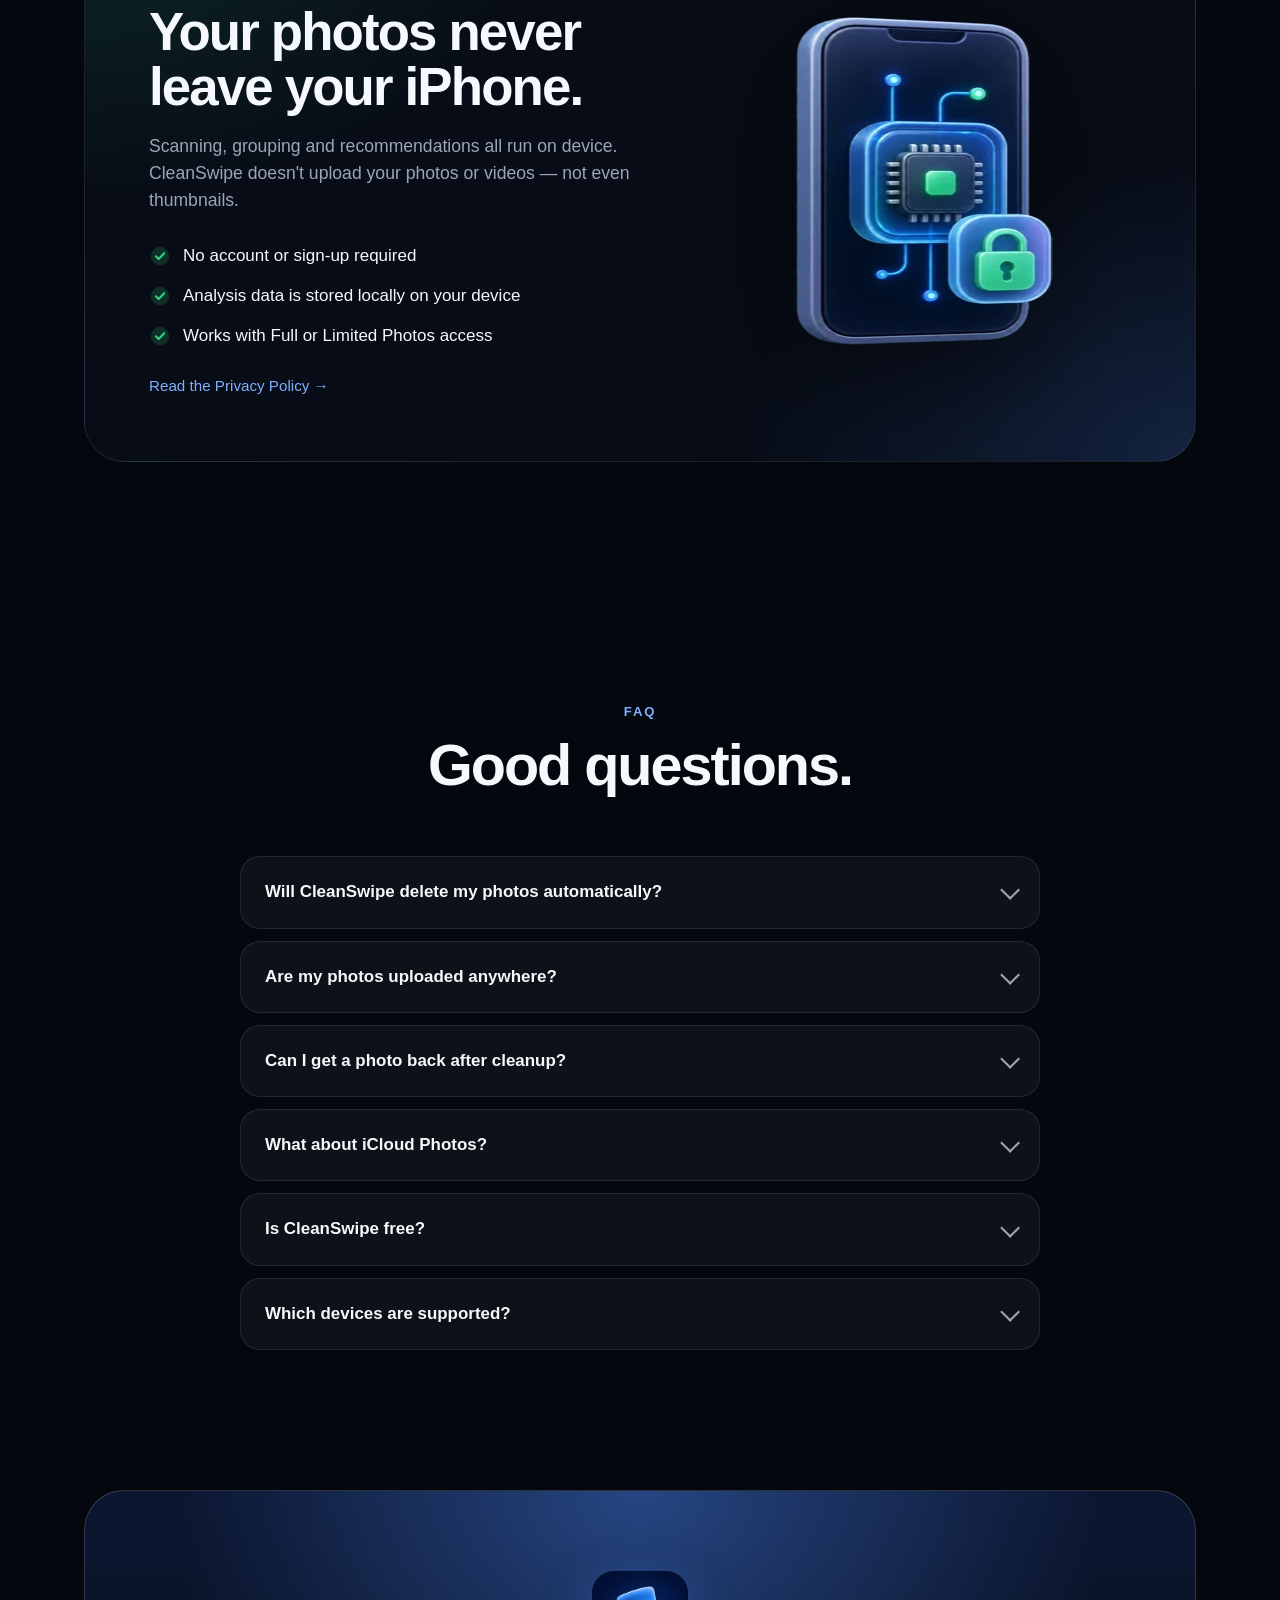
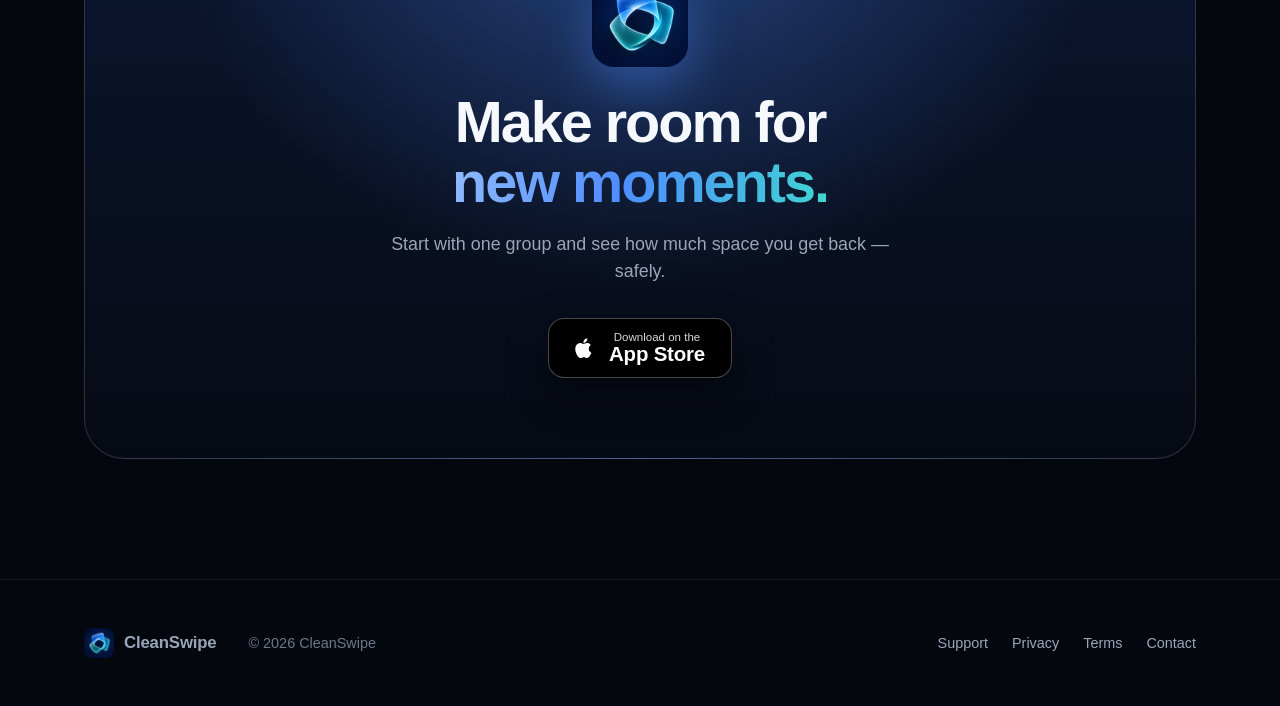
==== commit 382d56ff: "Refresh site with current app screenshots Replace outdated screens with fresh iPhone 17 simulator ca" ====
--- a/index.html
+++ b/index.html
@@ -80,7 +80,7 @@
         <span class="eyebrow"><b>iPhone</b> Private photo cleaner</span>
         <h1>Free up space.<br><span class="grad">Keep every memory.</span></h1>
         <p class="lead">
-          CleanSwipe finds similar shots, duplicates, screenshots and large videos,
+          CleanSwipe finds similar shots, exact duplicates, blurry photos and clutter,
           then turns cleanup into a quick swipe review. You decide what stays —
           nothing is deleted until you confirm.
         </p>
@@ -100,9 +100,9 @@
         </ul>
 
         <div class="phones">
-          <div class="phone"><img src="/assets/img/screen-review.webp" alt="Swipe review screen: keep or mark a photo for cleanup" width="640" height="1391" loading="eager"></div>
-          <div class="phone"><img src="/assets/img/screen-dashboard.webp" alt="CleanSwipe home screen showing 3.33 GB ready to review" width="640" height="1391" loading="eager" fetchpriority="high"></div>
-          <div class="phone"><img src="/assets/img/screen-summary.webp" alt="Review summary with kept and marked counts before confirmation" width="640" height="1391" loading="eager"></div>
+          <div class="phone"><img src="/assets/img/screen-review.webp" alt="Review screen with Mark, Undo and Keep buttons" width="640" height="1391" loading="eager"></div>
+          <div class="phone"><img src="/assets/img/screen-home.webp" alt="CleanSwipe Home with Today's Review, exact duplicates and blurry photo suggestions" width="640" height="1391" loading="eager" fetchpriority="high"></div>
+          <div class="phone"><img src="/assets/img/screen-summary.webp" alt="Review Summary listing items selected to move to Recently Deleted" width="640" height="1391" loading="eager"></div>
 
           <div class="float-chip a" aria-hidden="true">
             <i><svg><use href="#i-shield"/></svg></i>
@@ -110,7 +110,7 @@
           </div>
           <div class="float-chip b" aria-hidden="true">
             <i><svg><use href="#i-sparkle"/></svg></i>
-            <div>Est. 1.1 GB<small>freed after you confirm</small></div>
+            <div>Today's Review<small>20 photos · about 3 min</small></div>
           </div>
         </div>
       </div>
@@ -127,11 +127,23 @@
         <ul class="finds reveal">
           <li><svg aria-hidden="true"><use href="#i-photos"/></svg>Similar photos</li>
           <li><svg aria-hidden="true"><use href="#i-copy"/></svg>Exact duplicates</li>
-          <li><svg aria-hidden="true"><use href="#i-screenshot"/></svg>Screenshots</li>
+          <li><svg aria-hidden="true"><use href="#i-screenshot"/></svg>Clutter &amp; screenshots</li>
           <li><svg aria-hidden="true"><use href="#i-blur"/></svg>Blurry shots</li>
-          <li><svg aria-hidden="true"><use href="#i-video"/></svg>Large videos</li>
-          <li><svg aria-hidden="true"><use href="#i-person"/></svg>People</li>
+          <li><svg aria-hidden="true"><use href="#i-video"/></svg>Videos</li>
+          <li><svg aria-hidden="true"><use href="#i-sparkle"/></svg>Daily review</li>
         </ul>
+        <div class="showcase reveal">
+          <div class="showcase-copy">
+            <h3>Exact duplicates, found for you.</h3>
+            <p>Copies are grouped side by side, so you can keep one and clear the rest in seconds. Similar shots, blurry photos and clutter get the same treatment.</p>
+            <h3 style="margin-top:34px">A few minutes a day.</h3>
+            <p>Today's Review on Home gives you a small daily set with a goal, so your library stays tidy without a big cleanup weekend.</p>
+          </div>
+          <div class="showcase-phones">
+            <div class="phone"><img src="/assets/img/screen-duplicates.webp" alt="Duplicates screen with groups of exact duplicate photos" width="640" height="1391" loading="lazy"></div>
+            <div class="phone"><img src="/assets/img/screen-home.webp" alt="Home screen with Today's Review" width="640" height="1391" loading="lazy"></div>
+          </div>
+        </div>
       </div>
     </section>
 
@@ -148,25 +160,25 @@
             <div class="step-copy">
               <span class="step-num">1</span>
               <h3>Scan locally</h3>
-              <p>CleanSwipe looks through your library on device and shows how much space you can get back.</p>
+              <p>Smart Cleanup sorts your library on device into Similar, Duplicates, Blurry and Clutter.</p>
             </div>
-            <div class="step-shot"><div class="phone"><img src="/assets/img/screen-groups.webp" alt="Review Groups screen listing photo groups by category" width="640" height="1391" loading="lazy"></div></div>
+            <div class="step-shot"><div class="phone"><img src="/assets/img/screen-library.webp" alt="Library screen with Smart Cleanup categories" width="640" height="1391" loading="lazy"></div></div>
           </article>
           <article class="step reveal">
             <div class="step-copy">
               <span class="step-num">2</span>
               <h3>Swipe to decide</h3>
-              <p>Right to keep, left to mark for cleanup. One group at a time, with undo whenever you need it.</p>
+              <p>Swipe right or tap Keep, swipe left or tap Mark. Undo is always one tap away.</p>
             </div>
-            <div class="step-shot"><div class="phone"><img src="/assets/img/screen-review.webp" alt="Swipe review of a single photo with Keep and Mark for cleanup buttons" width="640" height="1391" loading="lazy"></div></div>
+            <div class="step-shot"><div class="phone"><img src="/assets/img/screen-review.webp" alt="Review screen showing a photo with Mark, Undo and Keep buttons" width="640" height="1391" loading="lazy"></div></div>
           </article>
           <article class="step reveal">
             <div class="step-copy">
               <span class="step-num">3</span>
               <h3>Review &amp; confirm</h3>
-              <p>See everything you marked in one summary. Only your final confirmation moves photos.</p>
+              <p>Check your plan in one summary. Only your confirmation moves items to Recently Deleted.</p>
             </div>
-            <div class="step-shot"><div class="phone"><img src="/assets/img/screen-summary.webp" alt="Review Summary listing photos selected for cleanup" width="640" height="1391" loading="lazy"></div></div>
+            <div class="step-shot"><div class="phone"><img src="/assets/img/screen-summary.webp" alt="Review Summary with the items selected for cleanup" width="640" height="1391" loading="lazy"></div></div>
           </article>
         </div>
       </div>
@@ -195,7 +207,7 @@
           <article class="tile span-2 reveal">
             <span class="ico green"><svg><use href="#i-list"/></svg></span>
             <h3>Summary before cleanup</h3>
-            <p>See what you keep, what you marked and how much space you'll free — then decide.</p>
+            <p>See every item you marked, its estimated size and what you haven't reviewed yet — then decide.</p>
           </article>
           <article class="tile span-2 reveal">
             <span class="ico cyan"><svg><use href="#i-undo"/></svg></span>
--- a/assets/site.css
+++ b/assets/site.css
@@ -338,6 +338,38 @@
   font-size: 0.97rem;
 }
 .finds svg { width: 20px; height: 20px; color: var(--blue-2); }
+
+
+/* ---------- Showcase ---------- */
+.showcase {
+  display: grid;
+  grid-template-columns: 1fr 1fr;
+  align-items: center;
+  gap: 50px;
+  margin-top: 70px;
+  padding: 56px;
+  border-radius: 40px;
+  border: 1px solid var(--stroke);
+  background:
+    radial-gradient(70% 90% at 100% 0%, rgba(169, 108, 242, 0.16), transparent 60%),
+    linear-gradient(180deg, rgba(255, 255, 255, 0.05), rgba(255, 255, 255, 0.015));
+  overflow: hidden;
+}
+.showcase-copy h3 { font-size: clamp(1.6rem, 3vw, 2.2rem); letter-spacing: -0.03em; line-height: 1.1; }
+.showcase-copy p { margin: 14px 0 0; color: var(--muted); font-size: 1.06rem; }
+.showcase-phones { display: flex; justify-content: center; gap: 18px; }
+.showcase-phones .phone { width: 220px; border-radius: 40px; padding: 8px; }
+.showcase-phones .phone img { border-radius: 33px; }
+.showcase-phones .phone:nth-child(2) { margin-top: 60px; }
+@media (max-width: 980px) {
+  .showcase { grid-template-columns: 1fr; padding: 36px 24px; }
+}
+@media (max-width: 720px) {
+  .showcase { border-radius: 30px; gap: 34px; margin-top: 48px; }
+  .showcase-phones .phone { width: 46%; max-width: 190px; border-radius: 30px; padding: 6px; }
+  .showcase-phones .phone img { border-radius: 25px; }
+  .showcase-phones .phone:nth-child(2) { margin-top: 40px; }
+}
 
 /* ---------- Steps ---------- */
 .steps { display: grid; gap: 22px; grid-template-columns: repeat(3, minmax(0, 1fr)); }
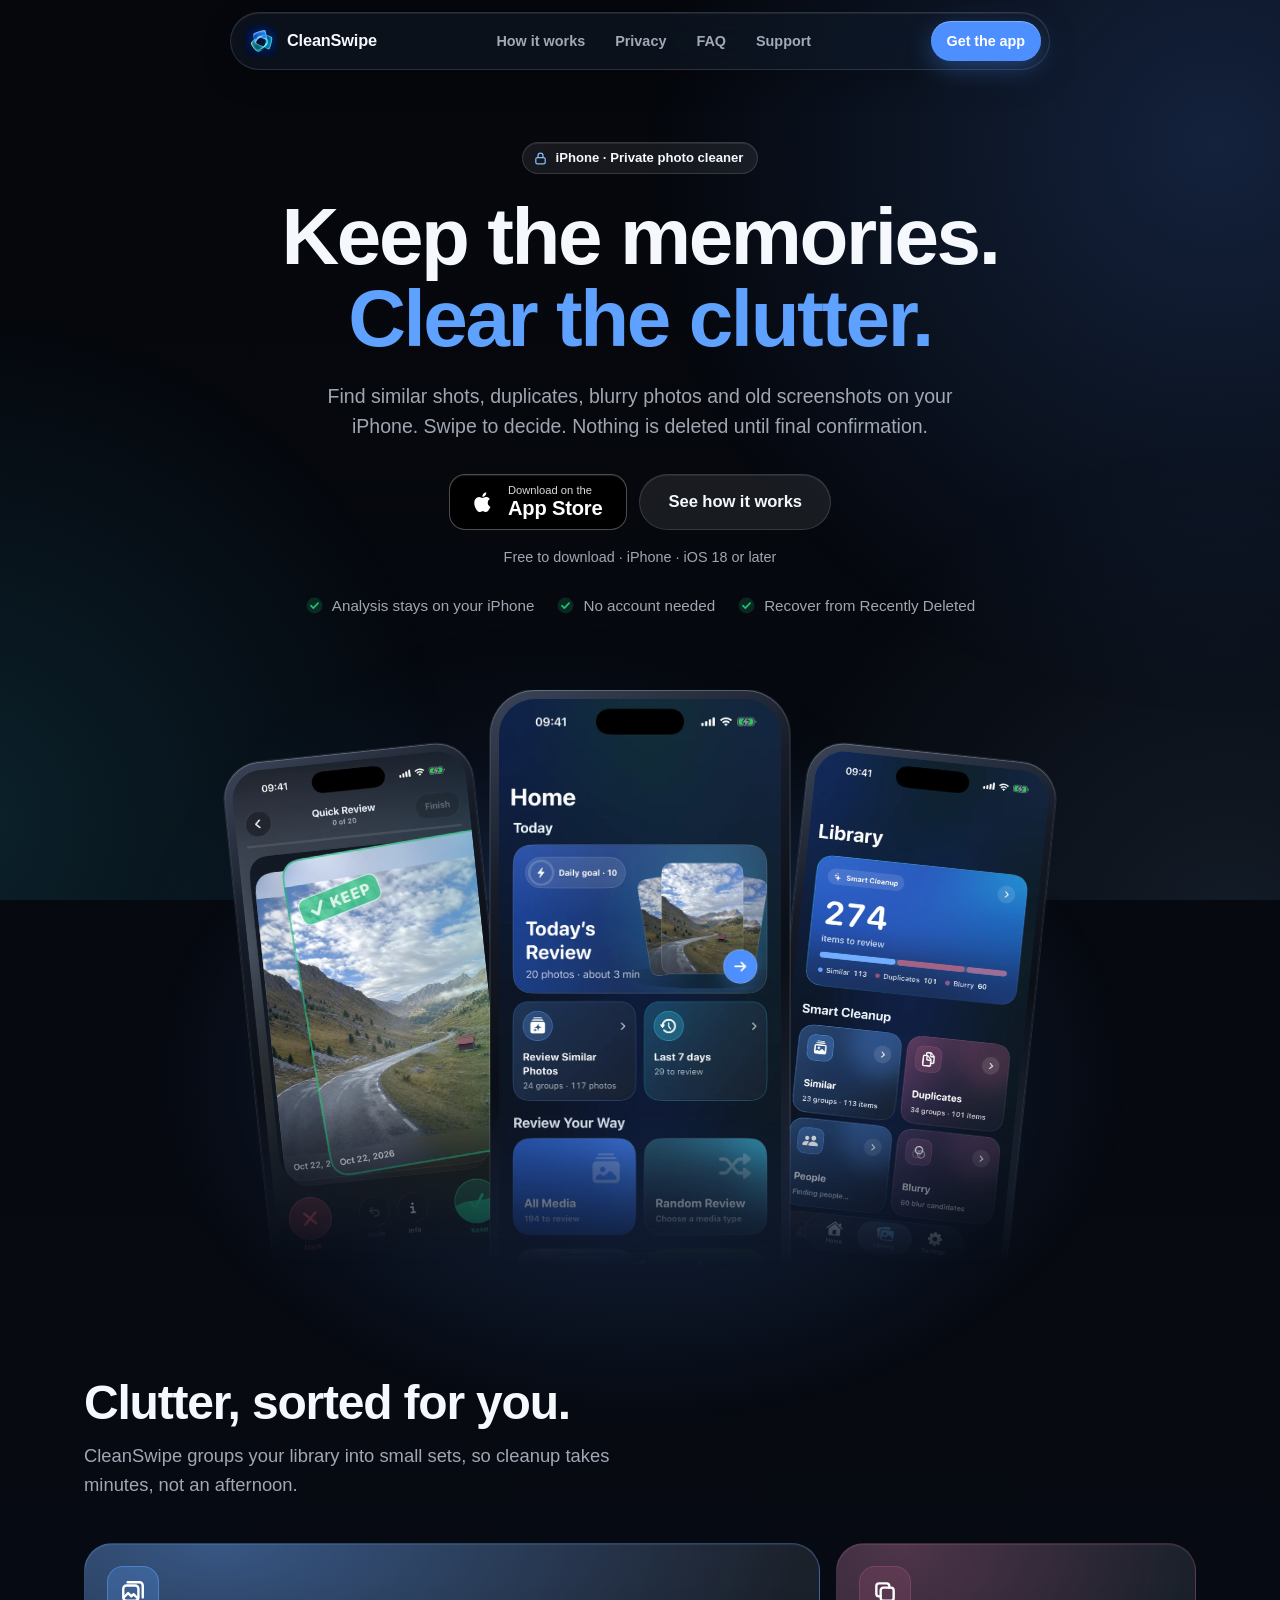
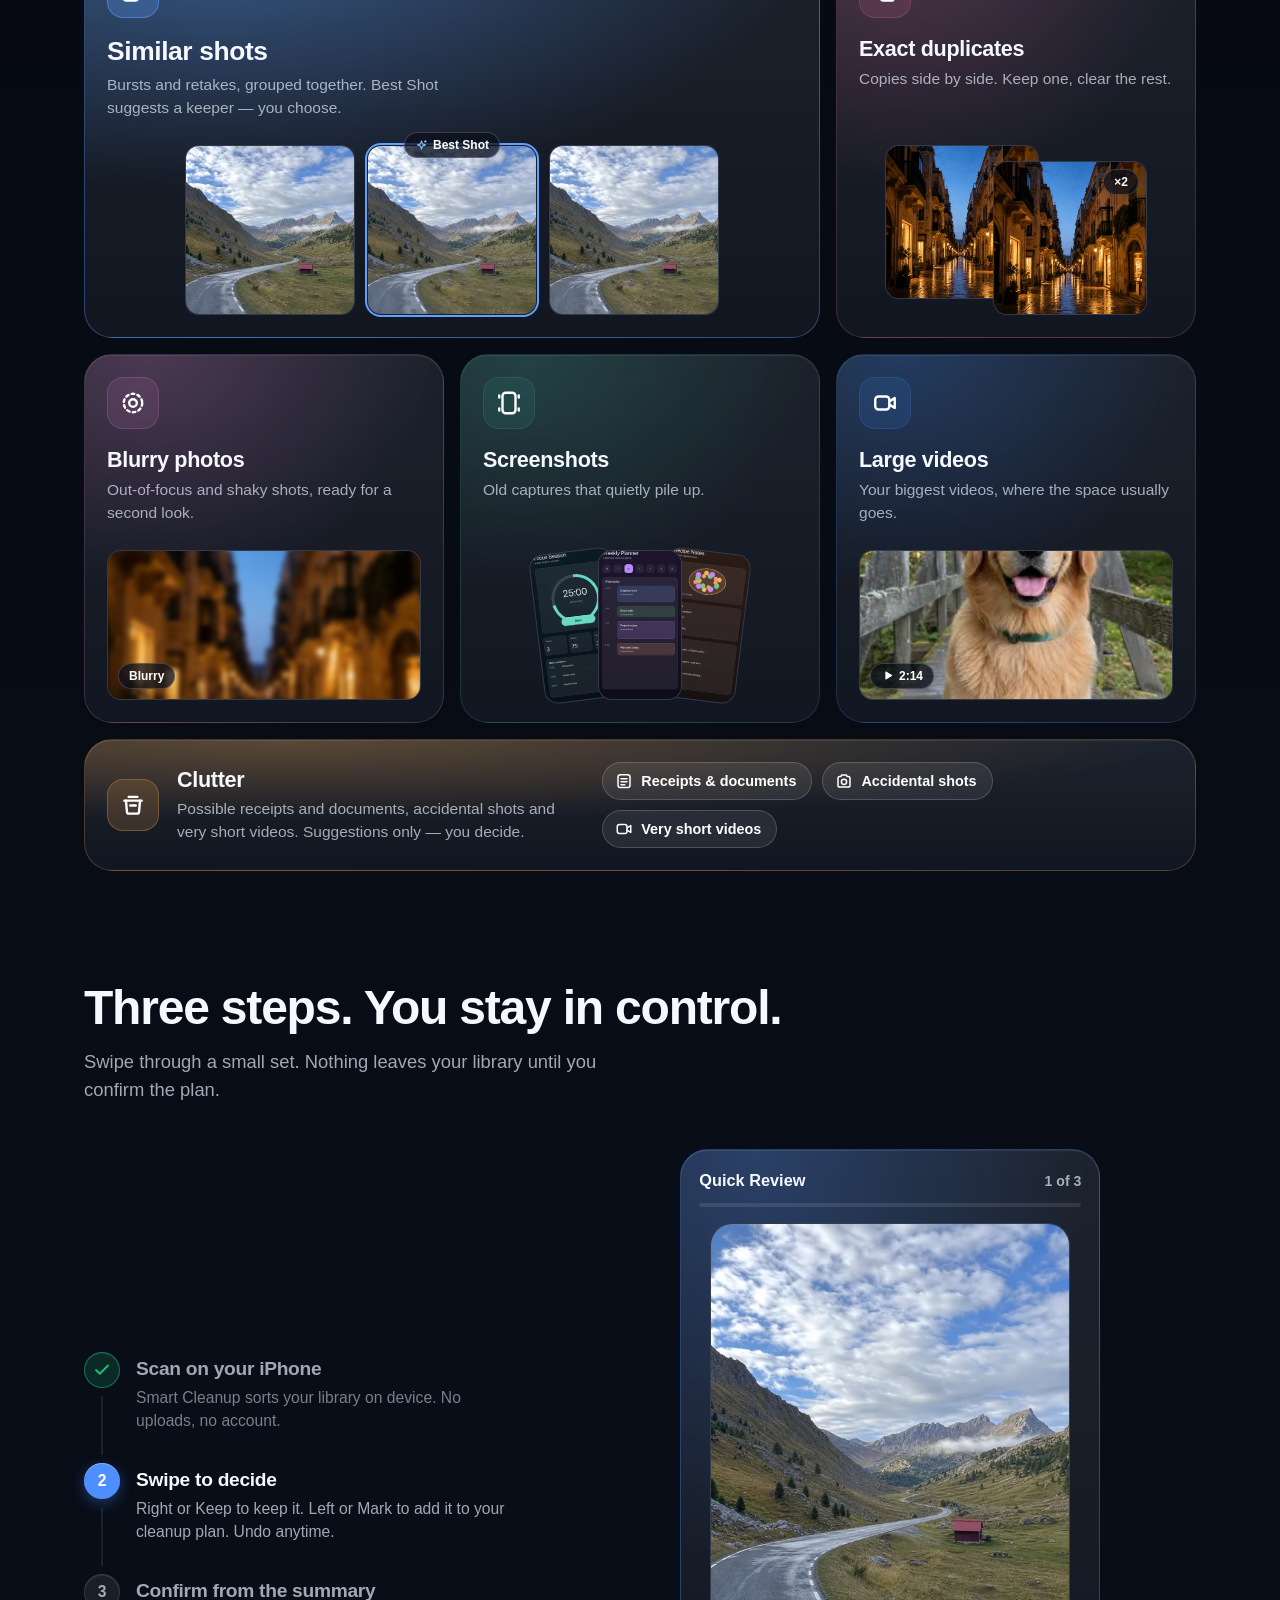
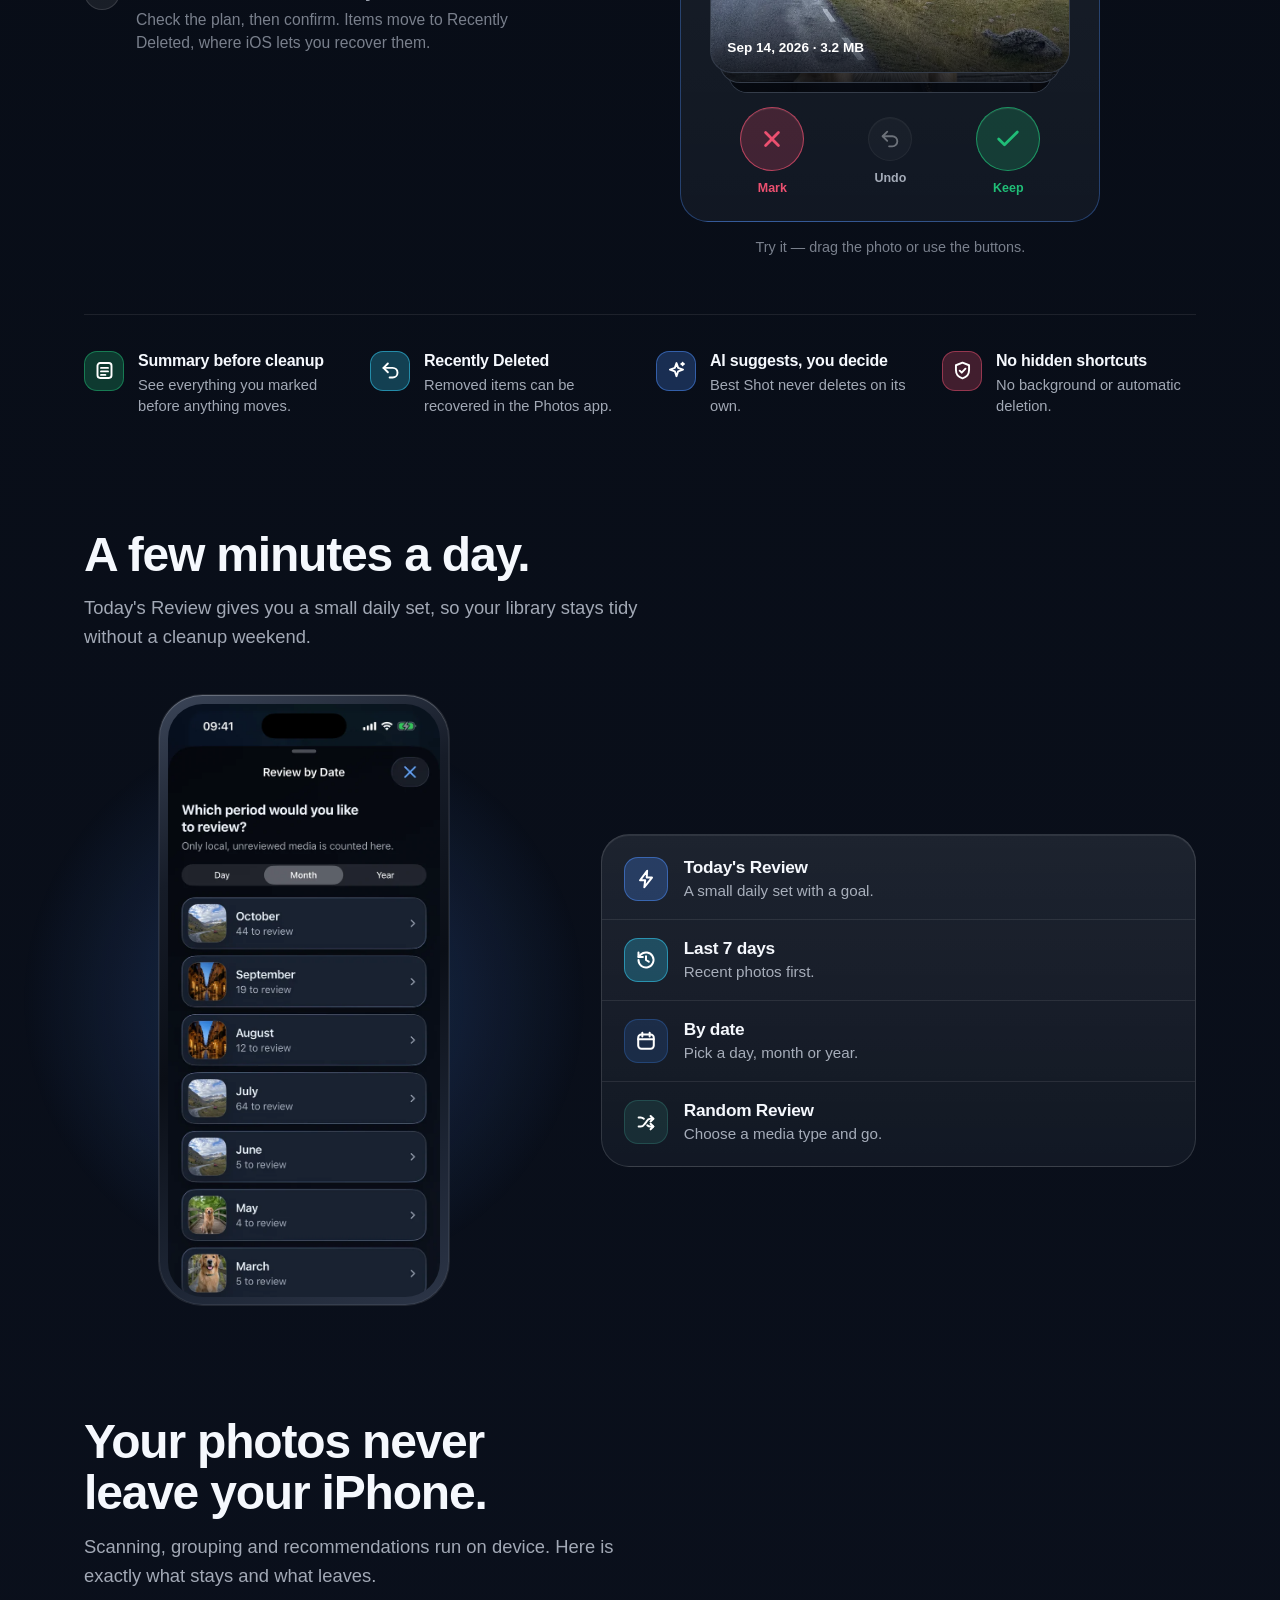
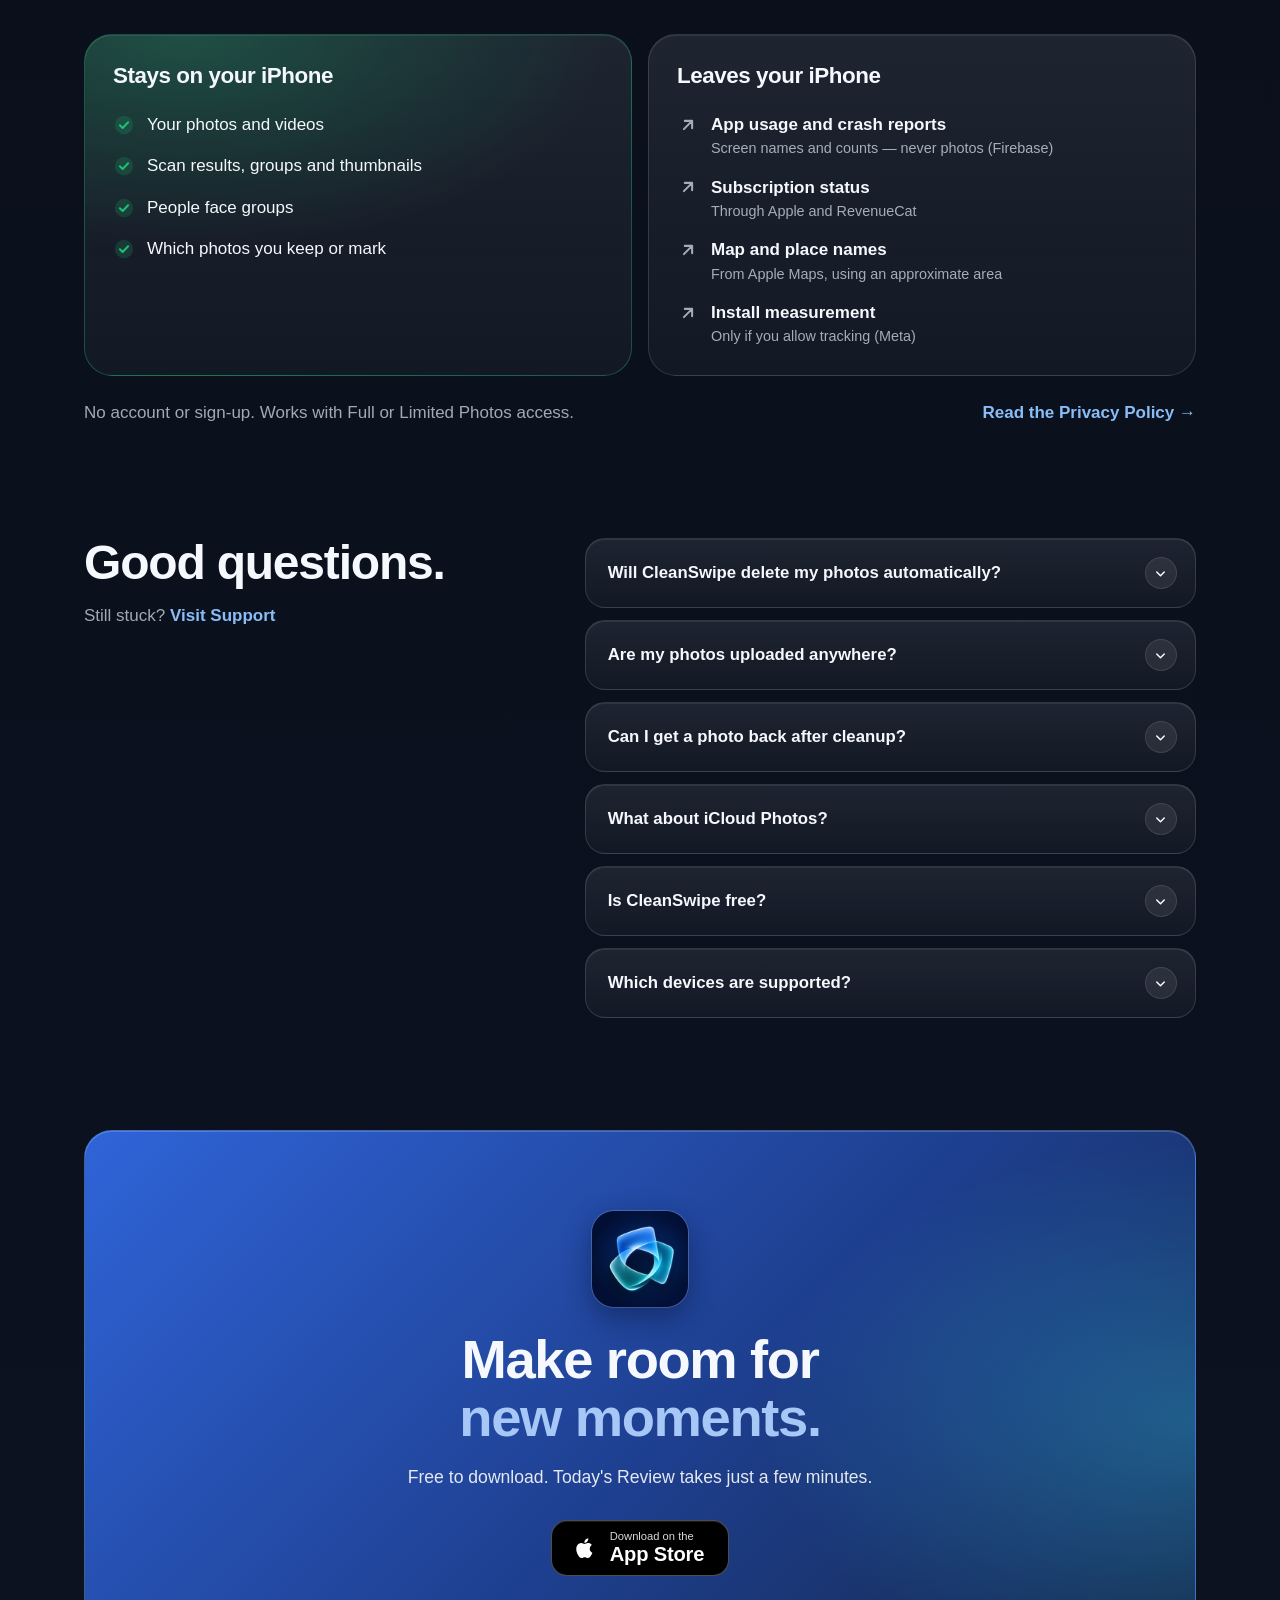
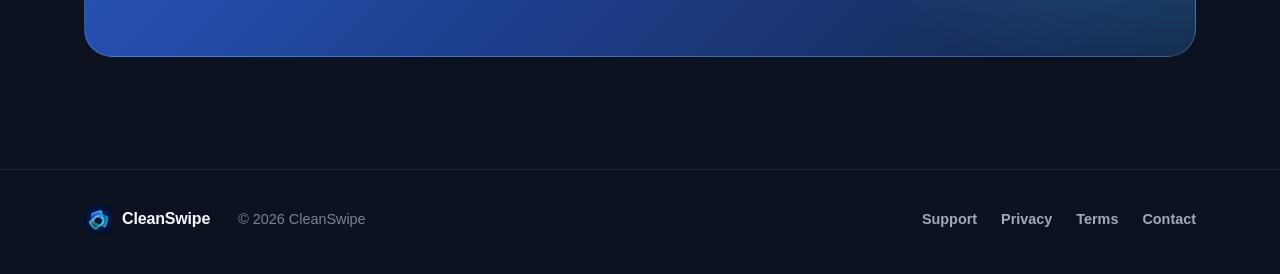
==== commit 38174cc1: "Redesign public site to match the iOS app - Rebuild home, support and legal pages in the Arctic Glas" ====
--- a/index.html
+++ b/index.html
@@ -3,14 +3,14 @@
 <head>
   <meta charset="utf-8">
   <meta name="viewport" content="width=device-width, initial-scale=1, viewport-fit=cover">
-  <title>CleanSwipe — Free up iPhone storage, safely</title>
+  <title>CleanSwipe — Keep the memories. Clear the clutter.</title>
   <meta name="description" content="CleanSwipe finds similar photos, duplicates, screenshots, blurry shots and large videos on your iPhone. Swipe to decide, review, then confirm. Scanning stays on device.">
-  <meta name="theme-color" content="#04070d">
+  <meta name="theme-color" content="#05070C">
   <meta name="apple-itunes-app" content="app-id=6784292572">
   <link rel="canonical" href="https://cleanswipeapp.github.io/">
   <meta property="og:type" content="website">
   <meta property="og:site_name" content="CleanSwipe">
-  <meta property="og:title" content="CleanSwipe — Free up iPhone storage, safely">
+  <meta property="og:title" content="CleanSwipe — Keep the memories. Clear the clutter.">
   <meta property="og:description" content="Find similar photos, duplicates and large videos. Swipe to decide. Nothing is deleted until you confirm.">
   <meta property="og:url" content="https://cleanswipeapp.github.io/">
   <meta property="og:image" content="https://cleanswipeapp.github.io/assets/img/og.png">
@@ -32,37 +32,48 @@
   </script>
 </head>
 <body>
-  <!-- Icon sprite -->
+  <!-- Icon sprite (SF Symbols-style: 24x24, round caps; stroke width inherits from CSS) -->
   <svg width="0" height="0" style="position:absolute" aria-hidden="true">
     <defs>
-      <symbol id="i-apple" viewBox="0 0 24 24"><path fill="currentColor" d="M16.37 12.7c-.02-2.3 1.88-3.4 1.97-3.46-1.07-1.57-2.74-1.79-3.34-1.81-1.42-.14-2.77.84-3.49.84-.72 0-1.83-.82-3.01-.8-1.55.02-2.98.9-3.78 2.29-1.61 2.8-.41 6.94 1.16 9.21.77 1.11 1.68 2.36 2.88 2.31 1.16-.05 1.59-.75 2.99-.75 1.4 0 1.79.75 3.01.72 1.24-.02 2.03-1.13 2.79-2.25.88-1.29 1.24-2.54 1.26-2.6-.03-.01-2.42-.93-2.44-3.7ZM14.1 5.93c.64-.77 1.07-1.85.95-2.93-.92.04-2.03.61-2.69 1.38-.59.68-1.11 1.78-.97 2.83 1.02.08 2.07-.52 2.71-1.28Z"/></symbol>
-      <symbol id="i-check" viewBox="0 0 24 24"><path fill="none" stroke="currentColor" stroke-width="2.2" stroke-linecap="round" stroke-linejoin="round" d="M20 6 9 17l-5-5"/></symbol>
+      <symbol id="i-apple" viewBox="0 0 24 24"><path fill="currentColor" stroke="none" d="M16.37 12.7c-.02-2.3 1.88-3.4 1.97-3.46-1.07-1.57-2.74-1.79-3.34-1.81-1.42-.14-2.77.84-3.49.84-.72 0-1.83-.82-3.01-.8-1.55.02-2.98.9-3.78 2.29-1.61 2.8-.41 6.94 1.16 9.21.77 1.11 1.68 2.36 2.88 2.31 1.16-.05 1.59-.75 2.99-.75 1.4 0 1.79.75 3.01.72 1.24-.02 2.03-1.13 2.79-2.25.88-1.29 1.24-2.54 1.26-2.6-.03-.01-2.42-.93-2.44-3.7ZM14.1 5.93c.64-.77 1.07-1.85.95-2.93-.92.04-2.03.61-2.69 1.38-.59.68-1.11 1.78-.97 2.83 1.02.08 2.07-.52 2.71-1.28Z"/></symbol>
+      <symbol id="i-check" viewBox="0 0 24 24"><path fill="none" stroke="currentColor" stroke-width="2.4" stroke-linecap="round" stroke-linejoin="round" d="M20 6 9 17l-5-5"/></symbol>
       <symbol id="i-check-circle" viewBox="0 0 24 24"><circle cx="12" cy="12" r="10" fill="currentColor" opacity=".18"/><path fill="none" stroke="currentColor" stroke-width="2.2" stroke-linecap="round" stroke-linejoin="round" d="m7.5 12.3 3 3 6-6.3"/></symbol>
-      <symbol id="i-lock" viewBox="0 0 24 24"><g fill="none" stroke="currentColor" stroke-width="2" stroke-linecap="round" stroke-linejoin="round"><rect x="4.5" y="10.5" width="15" height="10" rx="2.5"/><path d="M8 10.5V7.5a4 4 0 0 1 8 0v3"/></g></symbol>
-      <symbol id="i-shield" viewBox="0 0 24 24"><g fill="none" stroke="currentColor" stroke-width="2" stroke-linecap="round" stroke-linejoin="round"><path d="M12 3 4.5 6v5.5c0 4.6 3.1 8.2 7.5 9.5 4.4-1.3 7.5-4.9 7.5-9.5V6L12 3Z"/><path d="m8.8 12.2 2.3 2.3 4.3-4.6"/></g></symbol>
-      <symbol id="i-hand" viewBox="0 0 24 24"><g fill="none" stroke="currentColor" stroke-width="2" stroke-linecap="round" stroke-linejoin="round"><path d="M8 13V5.5a1.5 1.5 0 0 1 3 0V12"/><path d="M11 11V4.5a1.5 1.5 0 0 1 3 0V11"/><path d="M14 11V6a1.5 1.5 0 0 1 3 0v8a7 7 0 0 1-7 7h-.5a6 6 0 0 1-4.6-2.2L3.6 16a1.6 1.6 0 0 1 2.4-2l2 2"/></g></symbol>
-      <symbol id="i-list" viewBox="0 0 24 24"><g fill="none" stroke="currentColor" stroke-width="2" stroke-linecap="round" stroke-linejoin="round"><rect x="4" y="3.5" width="16" height="17" rx="3"/><path d="M8 9h8M8 13h8M8 17h5"/></g></symbol>
-      <symbol id="i-undo" viewBox="0 0 24 24"><g fill="none" stroke="currentColor" stroke-width="2" stroke-linecap="round" stroke-linejoin="round"><path d="M9 14 4 9l5-5"/><path d="M4 9h10.5a5.5 5.5 0 0 1 0 11H11"/></g></symbol>
-      <symbol id="i-sparkle" viewBox="0 0 24 24"><g fill="none" stroke="currentColor" stroke-width="2" stroke-linecap="round" stroke-linejoin="round"><path d="M12 3.5 13.9 9l5.6 1.9-5.6 2L12 18.5l-1.9-5.6-5.6-2L10.1 9 12 3.5Z"/><path d="M19 3v3M17.5 4.5h3"/></g></symbol>
-      <symbol id="i-photos" viewBox="0 0 24 24"><g fill="none" stroke="currentColor" stroke-width="2" stroke-linecap="round" stroke-linejoin="round"><rect x="3" y="6" width="14" height="14" rx="3"/><path d="M7 3h11a3 3 0 0 1 3 3v11"/><path d="m3.5 17 4-4 3 3 2-2 4 4"/></g></symbol>
-      <symbol id="i-copy" viewBox="0 0 24 24"><g fill="none" stroke="currentColor" stroke-width="2" stroke-linecap="round" stroke-linejoin="round"><rect x="8" y="8" width="12" height="12" rx="2.5"/><path d="M16 8V6.5A2.5 2.5 0 0 0 13.5 4h-7A2.5 2.5 0 0 0 4 6.5v7A2.5 2.5 0 0 0 6.5 16H8"/></g></symbol>
-      <symbol id="i-screenshot" viewBox="0 0 24 24"><g fill="none" stroke="currentColor" stroke-width="2" stroke-linecap="round" stroke-linejoin="round"><rect x="6" y="2.5" width="12" height="19" rx="3"/><path d="M3 7V5M3 19v-2M21 7V5M21 19v-2"/></g></symbol>
-      <symbol id="i-blur" viewBox="0 0 24 24"><g fill="none" stroke="currentColor" stroke-width="2" stroke-linecap="round"><circle cx="12" cy="12" r="8.5" stroke-dasharray="2.5 3"/><circle cx="12" cy="12" r="3.5"/></g></symbol>
-      <symbol id="i-video" viewBox="0 0 24 24"><g fill="none" stroke="currentColor" stroke-width="2" stroke-linecap="round" stroke-linejoin="round"><rect x="3" y="6" width="13" height="12" rx="3"/><path d="m16 10.5 5-3v9l-5-3"/></g></symbol>
-      <symbol id="i-person" viewBox="0 0 24 24"><g fill="none" stroke="currentColor" stroke-width="2" stroke-linecap="round" stroke-linejoin="round"><circle cx="12" cy="8" r="4"/><path d="M4.5 20.5a7.5 7.5 0 0 1 15 0"/></g></symbol>
-      <symbol id="i-cloud" viewBox="0 0 24 24"><g fill="none" stroke="currentColor" stroke-width="2" stroke-linecap="round" stroke-linejoin="round"><path d="M7 18.5a4.5 4.5 0 0 1-.6-8.96A6 6 0 0 1 18 9.5a4.5 4.5 0 0 1-.5 9H7Z"/><path d="m4 4 16 16"/></g></symbol>
+      <symbol id="i-x" viewBox="0 0 24 24"><path fill="none" stroke="currentColor" stroke-width="2.4" stroke-linecap="round" stroke-linejoin="round" d="M6.5 6.5l11 11M17.5 6.5l-11 11"/></symbol>
+      <symbol id="i-info" viewBox="0 0 24 24"><path fill="none" stroke="currentColor" stroke-width="2.4" stroke-linecap="round" stroke-linejoin="round" d="M12 7.2h.01M12 11v6"/></symbol>
+      <symbol id="i-undo" viewBox="0 0 24 24"><g fill="none" stroke="currentColor" stroke-linecap="round" stroke-linejoin="round"><path d="M9 14 4 9l5-5"/><path d="M4 9h10.5a5.5 5.5 0 0 1 0 11H11"/></g></symbol>
+      <symbol id="i-chevron" viewBox="0 0 24 24"><path fill="none" stroke="currentColor" stroke-width="2.4" stroke-linecap="round" stroke-linejoin="round" d="m9.5 6 6 6-6 6"/></symbol>
+      <symbol id="i-arrow-up-right" viewBox="0 0 24 24"><path fill="none" stroke="currentColor" stroke-width="2.2" stroke-linecap="round" stroke-linejoin="round" d="M7.5 16.5 16.5 7.5M8.5 7.5h8v8"/></symbol>
+      <symbol id="i-lock" viewBox="0 0 24 24"><g fill="none" stroke="currentColor" stroke-linecap="round" stroke-linejoin="round"><rect x="4.5" y="10.5" width="15" height="10" rx="2.5"/><path d="M8 10.5V7.5a4 4 0 0 1 8 0v3"/></g></symbol>
+      <symbol id="i-shield" viewBox="0 0 24 24"><g fill="none" stroke="currentColor" stroke-linecap="round" stroke-linejoin="round"><path d="M12 3 4.5 6v5.5c0 4.6 3.1 8.2 7.5 9.5 4.4-1.3 7.5-4.9 7.5-9.5V6L12 3Z"/><path d="m8.8 12.2 2.3 2.3 4.3-4.6"/></g></symbol>
+      <symbol id="i-list" viewBox="0 0 24 24"><g fill="none" stroke="currentColor" stroke-linecap="round" stroke-linejoin="round"><rect x="4" y="3.5" width="16" height="17" rx="3"/><path d="M8 9h8M8 13h8M8 17h5"/></g></symbol>
+      <symbol id="i-sparkle" viewBox="0 0 24 24"><g fill="none" stroke="currentColor" stroke-linecap="round" stroke-linejoin="round"><path d="M12 3.5 13.9 9l5.6 1.9-5.6 2L12 18.5l-1.9-5.6-5.6-2L10.1 9 12 3.5Z"/><path d="M19 3v3M17.5 4.5h3"/></g></symbol>
+      <symbol id="i-bolt" viewBox="0 0 24 24"><path fill="none" stroke="currentColor" stroke-linecap="round" stroke-linejoin="round" d="M13.2 3 5.5 13.4h5.6L10.2 21l8.3-10.6h-5.7L13.2 3Z"/></symbol>
+      <symbol id="i-photos" viewBox="0 0 24 24"><g fill="none" stroke="currentColor" stroke-linecap="round" stroke-linejoin="round"><rect x="3" y="6" width="14" height="14" rx="3"/><path d="M7 3h11a3 3 0 0 1 3 3v11"/><path d="m3.5 17 4-4 3 3 2-2 4 4"/></g></symbol>
+      <symbol id="i-copy" viewBox="0 0 24 24"><g fill="none" stroke="currentColor" stroke-linecap="round" stroke-linejoin="round"><rect x="8" y="8" width="12" height="12" rx="2.5"/><path d="M16 8V6.5A2.5 2.5 0 0 0 13.5 4h-7A2.5 2.5 0 0 0 4 6.5v7A2.5 2.5 0 0 0 6.5 16H8"/></g></symbol>
+      <symbol id="i-screenshot" viewBox="0 0 24 24"><g fill="none" stroke="currentColor" stroke-linecap="round" stroke-linejoin="round"><rect x="6" y="2.5" width="12" height="19" rx="3"/><path d="M3 7V5M3 19v-2M21 7V5M21 19v-2"/></g></symbol>
+      <symbol id="i-blur" viewBox="0 0 24 24"><g fill="none" stroke="currentColor" stroke-linecap="round"><circle cx="12" cy="12" r="8.5" stroke-dasharray="2.5 3"/><circle cx="12" cy="12" r="3.5"/></g></symbol>
+      <symbol id="i-video" viewBox="0 0 24 24"><g fill="none" stroke="currentColor" stroke-linecap="round" stroke-linejoin="round"><rect x="3" y="6" width="13" height="12" rx="3"/><path d="m16 10.5 5-3v9l-5-3"/></g></symbol>
+      <symbol id="i-archive" viewBox="0 0 24 24"><g fill="none" stroke="currentColor" stroke-linecap="round" stroke-linejoin="round"><path d="M8 4.5h8M4 8h16"/><path d="m5.5 8 .9 10.2A1.8 1.8 0 0 0 8.2 20h7.6a1.8 1.8 0 0 0 1.8-1.8L18.5 8"/><path d="M9.5 12.5h5"/></g></symbol>
+      <symbol id="i-camera" viewBox="0 0 24 24"><g fill="none" stroke="currentColor" stroke-linecap="round" stroke-linejoin="round"><path d="M4 8.5A2.5 2.5 0 0 1 6.5 6h1.2l1.3-2h6l1.3 2h1.2A2.5 2.5 0 0 1 20 8.5v9a2.5 2.5 0 0 1-2.5 2.5h-11A2.5 2.5 0 0 1 4 17.5v-9Z"/><circle cx="12" cy="13" r="3.5"/></g></symbol>
+      <symbol id="i-play" viewBox="0 0 24 24"><path fill="currentColor" stroke="none" d="M8 5.6v12.8a1 1 0 0 0 1.5.86l10.6-6.4a1 1 0 0 0 0-1.72L9.5 4.74A1 1 0 0 0 8 5.6Z"/></symbol>
+      <symbol id="i-trash" viewBox="0 0 24 24"><g fill="none" stroke="currentColor" stroke-linecap="round" stroke-linejoin="round"><path d="M4.5 7h15M9.5 7V5a1.5 1.5 0 0 1 1.5-1.5h2A1.5 1.5 0 0 1 14.5 5v2"/><path d="m6.5 7 .8 11.2A2 2 0 0 0 9.3 20h5.4a2 2 0 0 0 2-1.8L17.5 7"/><path d="M10.5 11v5M13.5 11v5"/></g></symbol>
+      <symbol id="i-history" viewBox="0 0 24 24"><g fill="none" stroke="currentColor" stroke-linecap="round" stroke-linejoin="round"><path d="M3.8 12a8.2 8.2 0 1 0 2.5-5.9L3.8 8.6"/><path d="M3.8 3.8v4.8h4.8"/><path d="M12 7.8V12l3 1.8"/></g></symbol>
+      <symbol id="i-shuffle" viewBox="0 0 24 24"><g fill="none" stroke="currentColor" stroke-linecap="round" stroke-linejoin="round"><path d="M4 17h2.2c1.8 0 3.1-1 4.1-2.5l2.2-3C13.5 9.9 14.8 8.5 16.6 8.5H20"/><path d="m17 5.5 3 3-3 3"/><path d="M4 7h2.2c1.4 0 2.5.6 3.4 1.5"/><path d="M13.4 15.5c.9.9 2 1.5 3.4 1.5H20"/><path d="m17 14 3 3-3 3"/></g></symbol>
+      <symbol id="i-calendar" viewBox="0 0 24 24"><g fill="none" stroke="currentColor" stroke-linecap="round" stroke-linejoin="round"><rect x="3.5" y="5" width="17" height="15.5" rx="3.5"/><path d="M3.5 10h17M8 3v4M16 3v4"/></g></symbol>
     </defs>
   </svg>
 
+  <div class="aurora" aria-hidden="true"><i></i><i></i><i></i><i></i></div>
+  <a class="skip" href="#main">Skip to content</a>
+
   <header class="site-header">
-    <div class="wrap">
+    <div class="capsule">
       <a class="brand" href="/" aria-label="CleanSwipe home">
-        <img src="/assets/img/icon-256.png" alt="" width="30" height="30">
+        <img src="/assets/img/icon-256.png" alt="" width="32" height="32">
         CleanSwipe
       </a>
       <nav class="nav-links" aria-label="Main">
         <a href="#how">How it works</a>
-        <a href="#safety">Safety</a>
         <a href="#privacy">Privacy</a>
         <a href="#faq">FAQ</a>
         <a href="/support.html">Support</a>
@@ -71,226 +82,382 @@
     </div>
   </header>
 
-  <main>
-    <div class="glow" aria-hidden="true"></div>
-
-    <!-- Hero -->
+  <main id="main">
+
+    <!-- 1. Hero -->
     <section class="hero">
       <div class="wrap">
-        <span class="eyebrow"><b>iPhone</b> Private photo cleaner</span>
-        <h1>Free up space.<br><span class="grad">Keep every memory.</span></h1>
-        <p class="lead">
-          CleanSwipe finds similar shots, exact duplicates, blurry photos and clutter,
-          then turns cleanup into a quick swipe review. You decide what stays —
-          nothing is deleted until you confirm.
-        </p>
-        <div class="hero-cta">
+        <span class="kicker rise" style="--i:0"><svg class="ic" aria-hidden="true"><use href="#i-lock"/></svg>iPhone · Private photo cleaner</span>
+        <h1 class="rise" style="--i:1">Keep the memories. <span class="blue">Clear the clutter.</span></h1>
+        <p class="lead rise" style="--i:2">Find similar shots, duplicates, blurry photos and old screenshots on your iPhone. Swipe to decide. Nothing is deleted until final confirmation.</p>
+        <div class="hero-cta rise" style="--i:3">
           <a class="store-btn" href="https://apps.apple.com/us/app/cleanswipe-photo-cleaner/id6784292572" aria-label="Download CleanSwipe on the App Store">
             <svg aria-hidden="true"><use href="#i-apple"/></svg>
             <span><small>Download on the</small><strong>App Store</strong></span>
           </a>
-          <a class="btn btn-ghost btn-lg" href="#how">See how it works</a>
-        </div>
-        <p class="hero-note">Free to download · iPhone · iOS 18 or later</p>
-
-        <ul class="trust">
-          <li><svg aria-hidden="true"><use href="#i-check-circle"/></svg>Scans on your iPhone</li>
-          <li><svg aria-hidden="true"><use href="#i-check-circle"/></svg>No photo uploads</li>
-          <li><svg aria-hidden="true"><use href="#i-check-circle"/></svg>Review before anything moves</li>
+          <a class="btn btn-glass btn-lg" href="#how">See how it works</a>
+        </div>
+        <p class="hero-note rise" style="--i:4">Free to download · iPhone · iOS 18 or later</p>
+        <ul class="trust rise" style="--i:5">
+          <li><svg aria-hidden="true"><use href="#i-check-circle"/></svg>Analysis stays on your iPhone</li>
+          <li><svg aria-hidden="true"><use href="#i-check-circle"/></svg>No account needed</li>
+          <li><svg aria-hidden="true"><use href="#i-check-circle"/></svg>Recover from Recently Deleted</li>
         </ul>
 
-        <div class="phones">
-          <div class="phone"><img src="/assets/img/screen-review.webp" alt="Review screen with Mark, Undo and Keep buttons" width="640" height="1391" loading="eager"></div>
-          <div class="phone"><img src="/assets/img/screen-home.webp" alt="CleanSwipe Home with Today's Review, exact duplicates and blurry photo suggestions" width="640" height="1391" loading="eager" fetchpriority="high"></div>
-          <div class="phone"><img src="/assets/img/screen-summary.webp" alt="Review Summary listing items selected to move to Recently Deleted" width="640" height="1391" loading="eager"></div>
-
-          <div class="float-chip a" aria-hidden="true">
-            <i><svg><use href="#i-shield"/></svg></i>
-            <div>On-device scan<small>Your photos stay on your iPhone</small></div>
+        <div class="trio rise" style="--i:6">
+          <div class="trio-stage">
+            <div class="trio-item side left">
+              <div class="phone"><img src="/assets/img/screen-review.webp" alt="Review screen with a photo card and Mark, Undo, Info and Keep buttons" width="640" height="1391" loading="lazy"></div>
+            </div>
+            <div class="trio-item main">
+              <div class="phone"><img src="/assets/img/screen-home.webp" alt="CleanSwipe Home with Today's Review and review shortcuts" width="640" height="1391" loading="eager" fetchpriority="high"></div>
+            </div>
+            <div class="trio-item side right">
+              <div class="phone"><img src="/assets/img/screen-library.webp" alt="Library screen with Smart Cleanup categories" width="640" height="1391" loading="lazy"></div>
+            </div>
           </div>
-          <div class="float-chip b" aria-hidden="true">
-            <i><svg><use href="#i-sparkle"/></svg></i>
-            <div>Today's Review<small>20 photos · about 3 min</small></div>
+        </div>
+      </div>
+    </section>
+
+    <!-- 2. Smart Cleanup -->
+    <section class="section" id="finds">
+      <div class="wrap">
+        <div class="section-head">
+          <h2 class="reveal">Clutter, sorted for you.</h2>
+          <p class="reveal" style="--i:1">CleanSwipe groups your library into small sets, so cleanup takes minutes, not an afternoon.</p>
+        </div>
+
+        <div class="bento">
+          <article class="card card-tint t-similar cat b-similar reveal" style="--i:0">
+            <span class="icon-tile"><svg aria-hidden="true"><use href="#i-photos"/></svg></span>
+            <div class="cat-text">
+              <h3>Similar shots</h3>
+              <p>Bursts and retakes, grouped together. Best Shot suggests a keeper — you choose.</p>
+            </div>
+            <div class="cat-visual" aria-hidden="true">
+              <div class="thumbs-row">
+                <div class="thumb-wrap"><div class="thumb"><img src="/assets/img/thumb-travel-01.webp" alt="" width="280" height="280" loading="lazy"></div></div>
+                <div class="thumb-wrap best">
+                  <div class="thumb"><img src="/assets/img/thumb-travel-02.webp" alt="" width="280" height="280" loading="lazy"></div>
+                  <span class="vchip"><svg class="spark"><use href="#i-sparkle"/></svg>Best Shot</span>
+                </div>
+                <div class="thumb-wrap"><div class="thumb"><img src="/assets/img/thumb-travel-03.webp" alt="" width="280" height="280" loading="lazy"></div></div>
+              </div>
+            </div>
+          </article>
+
+          <article class="card card-tint t-duplicates cat b-duplicates reveal" style="--i:1">
+            <span class="icon-tile"><svg aria-hidden="true"><use href="#i-copy"/></svg></span>
+            <div class="cat-text">
+              <h3>Exact duplicates</h3>
+              <p>Copies side by side. Keep one, clear the rest.</p>
+            </div>
+            <div class="cat-visual" aria-hidden="true">
+              <div class="dup">
+                <div class="thumb-wrap a"><div class="thumb"><img src="/assets/img/thumb-city-02.webp" alt="" width="280" height="280" loading="lazy"></div></div>
+                <div class="thumb-wrap b"><div class="thumb"><img src="/assets/img/thumb-city-02.webp" alt="" width="280" height="280" loading="lazy"></div><span class="vchip">×2</span></div>
+              </div>
+            </div>
+          </article>
+
+          <article class="card card-tint t-blurry cat b-blurry reveal" style="--i:0">
+            <span class="icon-tile"><svg aria-hidden="true"><use href="#i-blur"/></svg></span>
+            <div class="cat-text">
+              <h3>Blurry photos</h3>
+              <p>Out-of-focus and shaky shots, ready for a second look.</p>
+            </div>
+            <div class="cat-visual" aria-hidden="true">
+              <div class="frame blurred"><img src="/assets/img/thumb-city-04.webp" alt="" width="280" height="280" loading="lazy"><span class="vchip">Blurry</span></div>
+            </div>
+          </article>
+
+          <article class="card card-tint t-screenshots cat b-screenshots reveal" style="--i:1">
+            <span class="icon-tile"><svg aria-hidden="true"><use href="#i-screenshot"/></svg></span>
+            <div class="cat-text">
+              <h3>Screenshots</h3>
+              <p>Old captures that quietly pile up.</p>
+            </div>
+            <div class="cat-visual" aria-hidden="true">
+              <div class="fan">
+                <div class="thumb l"><img src="/assets/img/thumb-screenshot-01.webp" alt="" width="240" height="427" loading="lazy"></div>
+                <div class="thumb m"><img src="/assets/img/thumb-screenshot-04.webp" alt="" width="240" height="427" loading="lazy"></div>
+                <div class="thumb r"><img src="/assets/img/thumb-screenshot-07.webp" alt="" width="240" height="427" loading="lazy"></div>
+              </div>
+            </div>
+          </article>
+
+          <article class="card card-tint t-videos cat b-videos reveal" style="--i:2">
+            <span class="icon-tile"><svg aria-hidden="true"><use href="#i-video"/></svg></span>
+            <div class="cat-text">
+              <h3>Large videos</h3>
+              <p>Your biggest videos, where the space usually goes.</p>
+            </div>
+            <div class="cat-visual" aria-hidden="true">
+              <div class="frame"><img src="/assets/img/thumb-pet-02.webp" alt="" width="280" height="280" loading="lazy"><span class="vchip"><svg><use href="#i-play"/></svg>2:14</span></div>
+            </div>
+          </article>
+
+          <article class="card card-tint t-clutter cat b-clutter reveal">
+            <div class="lead-row">
+              <span class="icon-tile"><svg aria-hidden="true"><use href="#i-archive"/></svg></span>
+              <div>
+                <h3>Clutter</h3>
+                <p>Possible receipts and documents, accidental shots and very short videos. Suggestions only — you decide.</p>
+              </div>
+            </div>
+            <div class="chip-row" aria-hidden="true">
+              <span class="vchip static lg"><svg><use href="#i-list"/></svg>Receipts &amp; documents</span>
+              <span class="vchip static lg"><svg><use href="#i-camera"/></svg>Accidental shots</span>
+              <span class="vchip static lg"><svg><use href="#i-video"/></svg>Very short videos</span>
+            </div>
+          </article>
+        </div>
+      </div>
+    </section>
+
+    <!-- 3. How it works -->
+    <section class="section" id="how">
+      <div class="wrap">
+        <div class="section-head">
+          <h2 class="reveal">Three steps. You stay in control.</h2>
+          <p class="reveal" style="--i:1">Swipe through a small set. Nothing leaves your library until you confirm the plan.</p>
+        </div>
+
+        <div class="how-grid">
+          <ol class="stepper reveal" id="stepper">
+            <li class="is-done">
+              <span class="step-num" aria-hidden="true"><span class="n">1</span><svg class="check"><use href="#i-check"/></svg></span>
+              <div class="step-body">
+                <h3>Scan on your iPhone</h3>
+                <p>Smart Cleanup sorts your library on device. No uploads, no account.</p>
+              </div>
+            </li>
+            <li class="is-active" aria-current="step">
+              <span class="step-num" aria-hidden="true"><span class="n">2</span><svg class="check"><use href="#i-check"/></svg></span>
+              <div class="step-body">
+                <h3>Swipe to decide</h3>
+                <p>Right or Keep to keep it. Left or Mark to add it to your cleanup plan. Undo anytime.</p>
+              </div>
+            </li>
+            <li>
+              <span class="step-num" aria-hidden="true"><span class="n">3</span><svg class="check"><use href="#i-check"/></svg></span>
+              <div class="step-body">
+                <h3>Confirm from the summary</h3>
+                <p>Check the plan, then confirm. Items move to Recently Deleted, where iOS lets you recover them.</p>
+              </div>
+            </li>
+          </ol>
+
+          <div class="demo-col reveal" style="--i:1">
+            <div class="card card-tint card-soft t-primary demo" id="demo" role="group" aria-label="Try a CleanSwipe review" tabindex="0">
+              <div class="demo-top">
+                <div class="demo-title"><strong>Quick Review</strong><span data-demo-count>1 of 3</span></div>
+                <div class="demo-bar" aria-hidden="true"><i></i></div>
+              </div>
+
+              <div class="demo-stage">
+                <div class="demo-deck">
+                  <figure class="demo-card" data-pos="0">
+                    <img src="/assets/img/photo-travel-01.webp" alt="Mountain road under a cloudy sky" width="520" height="650" loading="lazy" draggable="false">
+                    <span class="stamp keep" aria-hidden="true"><svg><use href="#i-check"/></svg>KEEP</span>
+                    <span class="stamp mark" aria-hidden="true"><svg><use href="#i-x"/></svg>MARK</span>
+                    <figcaption>Sep 14, 2026 · 3.2 MB</figcaption>
+                  </figure>
+                  <figure class="demo-card" data-pos="1">
+                    <img src="/assets/img/photo-pet-01.webp" alt="Golden retriever sitting on a wooden bridge" width="520" height="650" loading="lazy" draggable="false">
+                    <span class="stamp keep" aria-hidden="true"><svg><use href="#i-check"/></svg>KEEP</span>
+                    <span class="stamp mark" aria-hidden="true"><svg><use href="#i-x"/></svg>MARK</span>
+                    <figcaption>Aug 2, 2026 · 2.8 MB</figcaption>
+                  </figure>
+                  <figure class="demo-card" data-pos="2">
+                    <img src="/assets/img/photo-portrait-01.webp" alt="Portrait of a smiling woman on a tree-lined path" width="520" height="650" loading="lazy" draggable="false">
+                    <span class="stamp keep" aria-hidden="true"><svg><use href="#i-check"/></svg>KEEP</span>
+                    <span class="stamp mark" aria-hidden="true"><svg><use href="#i-x"/></svg>MARK</span>
+                    <figcaption>Jul 19, 2026 · 4.1 MB</figcaption>
+                  </figure>
+                </div>
+
+                <div class="demo-summary">
+                  <h3>Review your plan</h3>
+                  <div class="sum-row t-mark">
+                    <div class="sum-head"><span class="icon-tile"><svg aria-hidden="true"><use href="#i-trash"/></svg></span><span>Move to Recently Deleted · <span data-sum-n="mark">0</span></span></div>
+                    <div class="sum-thumbs" data-sum-thumbs="mark"></div>
+                  </div>
+                  <div class="sum-row t-keep">
+                    <div class="sum-head"><span class="icon-tile"><svg aria-hidden="true"><use href="#i-check"/></svg></span><span>Keep in Library · <span data-sum-n="keep">0</span></span></div>
+                    <div class="sum-thumbs" data-sum-thumbs="keep"></div>
+                  </div>
+                  <p class="sum-note"><svg aria-hidden="true"><use href="#i-info"/></svg><span>This is a demo — nothing was deleted. In CleanSwipe you confirm from this summary, then iOS asks once more.</span></p>
+                  <div class="sum-actions">
+                    <a class="btn btn-primary" href="https://apps.apple.com/us/app/cleanswipe-photo-cleaner/id6784292572">Get the app</a>
+                    <button class="btn btn-glass" type="button" data-act="restart">Start over</button>
+                  </div>
+                </div>
+              </div>
+
+              <div class="demo-dock">
+                <div class="dock-item m">
+                  <div class="dock-wrap">
+                    <button class="dock-btn big m" type="button" data-act="mark" aria-label="Mark for cleanup"><svg aria-hidden="true"><use href="#i-x"/></svg><svg class="ic-on" aria-hidden="true"><use href="#i-x"/></svg></button>
+                    <span class="dock-count" data-count="mark" aria-hidden="true">0</span>
+                  </div>
+                  <span>Mark</span>
+                </div>
+                <div class="dock-item sm">
+                  <button class="dock-btn sm" type="button" data-act="undo" aria-label="Undo last decision" disabled><svg aria-hidden="true"><use href="#i-undo"/></svg></button>
+                  <span>Undo</span>
+                </div>
+                <div class="dock-item k">
+                  <div class="dock-wrap">
+                    <button class="dock-btn big k" type="button" data-act="keep" aria-label="Keep"><svg aria-hidden="true"><use href="#i-check"/></svg><svg class="ic-on" aria-hidden="true"><use href="#i-check"/></svg></button>
+                    <span class="dock-count" data-count="keep" aria-hidden="true">0</span>
+                  </div>
+                  <span>Keep</span>
+                </div>
+              </div>
+              <p class="demo-static">Swipe right to keep, left to mark.</p>
+              <p class="sr-only" id="demo-live" aria-live="polite"></p>
+            </div>
+            <p class="demo-hint">Try it — drag the photo or use the buttons.</p>
           </div>
         </div>
-      </div>
-    </section>
-
-    <!-- What it finds -->
-    <section class="section" style="padding-top:40px">
-      <div class="wrap">
-        <div class="section-head reveal">
-          <span class="kicker">What it finds</span>
-          <h2>Clutter, sorted for you.</h2>
-          <p>CleanSwipe groups your library into small, focused sets so cleanup takes minutes instead of an afternoon.</p>
-        </div>
-        <ul class="finds reveal">
-          <li><svg aria-hidden="true"><use href="#i-photos"/></svg>Similar photos</li>
-          <li><svg aria-hidden="true"><use href="#i-copy"/></svg>Exact duplicates</li>
-          <li><svg aria-hidden="true"><use href="#i-screenshot"/></svg>Clutter &amp; screenshots</li>
-          <li><svg aria-hidden="true"><use href="#i-blur"/></svg>Blurry shots</li>
-          <li><svg aria-hidden="true"><use href="#i-video"/></svg>Videos</li>
-          <li><svg aria-hidden="true"><use href="#i-sparkle"/></svg>Daily review</li>
+
+        <ul class="guarantees">
+          <li class="t-keep reveal" style="--i:0">
+            <span class="icon-tile xs"><svg aria-hidden="true"><use href="#i-list"/></svg></span>
+            <div><h3>Summary before cleanup</h3><p>See everything you marked before anything moves.</p></div>
+          </li>
+          <li class="t-cyan reveal" style="--i:1">
+            <span class="icon-tile xs"><svg aria-hidden="true"><use href="#i-undo"/></svg></span>
+            <div><h3>Recently Deleted</h3><p>Removed items can be recovered in the Photos app.</p></div>
+          </li>
+          <li class="t-primary reveal" style="--i:2">
+            <span class="icon-tile xs"><svg aria-hidden="true"><use href="#i-sparkle"/></svg></span>
+            <div><h3>AI suggests, you decide</h3><p>Best Shot never deletes on its own.</p></div>
+          </li>
+          <li class="t-mark reveal" style="--i:3">
+            <span class="icon-tile xs"><svg aria-hidden="true"><use href="#i-shield"/></svg></span>
+            <div><h3>No hidden shortcuts</h3><p>No background or automatic deletion.</p></div>
+          </li>
         </ul>
-        <div class="showcase reveal">
-          <div class="showcase-copy">
-            <h3>Exact duplicates, found for you.</h3>
-            <p>Copies are grouped side by side, so you can keep one and clear the rest in seconds. Similar shots, blurry photos and clutter get the same treatment.</p>
-            <h3 style="margin-top:34px">A few minutes a day.</h3>
-            <p>Today's Review on Home gives you a small daily set with a goal, so your library stays tidy without a big cleanup weekend.</p>
+      </div>
+    </section>
+
+    <!-- 4. Review your way -->
+    <section class="section" id="daily">
+      <div class="wrap">
+        <div class="section-head">
+          <h2 class="reveal">A few minutes a day.</h2>
+          <p class="reveal" style="--i:1">Today's Review gives you a small daily set, so your library stays tidy without a cleanup weekend.</p>
+        </div>
+        <div class="daily-grid">
+          <div class="reveal">
+            <div class="phone-stage">
+              <div class="phone" style="--w:min(290px,72vw)"><img src="/assets/img/screen-date.webp" alt="Review by Date screen listing months with photos to review" width="640" height="1391" loading="lazy"></div>
+            </div>
           </div>
-          <div class="showcase-phones">
-            <div class="phone"><img src="/assets/img/screen-duplicates.webp" alt="Duplicates screen with groups of exact duplicate photos" width="640" height="1391" loading="lazy"></div>
-            <div class="phone"><img src="/assets/img/screen-home.webp" alt="Home screen with Today's Review" width="640" height="1391" loading="lazy"></div>
+          <ul class="card list-card reveal" style="--i:1">
+            <li class="t-primary">
+              <span class="icon-tile sm"><svg aria-hidden="true"><use href="#i-bolt"/></svg></span>
+              <div><h3>Today's Review</h3><p>A small daily set with a goal.</p></div>
+            </li>
+            <li class="t-cyan">
+              <span class="icon-tile sm"><svg aria-hidden="true"><use href="#i-history"/></svg></span>
+              <div><h3>Last 7 days</h3><p>Recent photos first.</p></div>
+            </li>
+            <li class="t-videos">
+              <span class="icon-tile sm"><svg aria-hidden="true"><use href="#i-calendar"/></svg></span>
+              <div><h3>By date</h3><p>Pick a day, month or year.</p></div>
+            </li>
+            <li class="t-screenshots">
+              <span class="icon-tile sm"><svg aria-hidden="true"><use href="#i-shuffle"/></svg></span>
+              <div><h3>Random Review</h3><p>Choose a media type and go.</p></div>
+            </li>
+          </ul>
+        </div>
+      </div>
+    </section>
+
+    <!-- 5. Privacy -->
+    <section class="section" id="privacy">
+      <div class="wrap">
+        <div class="section-head">
+          <h2 class="reveal">Your photos never leave your iPhone.</h2>
+          <p class="reveal" style="--i:1">Scanning, grouping and recommendations run on device. Here is exactly what stays and what leaves.</p>
+        </div>
+        <div class="privacy-grid">
+          <article class="card card-tint card-soft t-keep pcard reveal" style="--i:0">
+            <h3>Stays on your iPhone</h3>
+            <ul class="plist stays">
+              <li><svg aria-hidden="true"><use href="#i-check-circle"/></svg><span>Your photos and videos</span></li>
+              <li><svg aria-hidden="true"><use href="#i-check-circle"/></svg><span>Scan results, groups and thumbnails</span></li>
+              <li><svg aria-hidden="true"><use href="#i-check-circle"/></svg><span>People face groups</span></li>
+              <li><svg aria-hidden="true"><use href="#i-check-circle"/></svg><span>Which photos you keep or mark</span></li>
+            </ul>
+          </article>
+          <article class="card pcard reveal" style="--i:1">
+            <h3>Leaves your iPhone</h3>
+            <ul class="plist leaves">
+              <li><svg aria-hidden="true"><use href="#i-arrow-up-right"/></svg><span><strong>App usage and crash reports</strong><small>Screen names and counts — never photos (Firebase)</small></span></li>
+              <li><svg aria-hidden="true"><use href="#i-arrow-up-right"/></svg><span><strong>Subscription status</strong><small>Through Apple and RevenueCat</small></span></li>
+              <li><svg aria-hidden="true"><use href="#i-arrow-up-right"/></svg><span><strong>Map and place names</strong><small>From Apple Maps, using an approximate area</small></span></li>
+              <li><svg aria-hidden="true"><use href="#i-arrow-up-right"/></svg><span><strong>Install measurement</strong><small>Only if you allow tracking (Meta)</small></span></li>
+            </ul>
+          </article>
+        </div>
+        <p class="privacy-foot reveal">
+          <span>No account or sign-up. Works with Full or Limited Photos access.</span>
+          <a href="/legal/privacy.html">Read the Privacy Policy →</a>
+        </p>
+      </div>
+    </section>
+
+    <!-- 6. FAQ -->
+    <section class="section" id="faq">
+      <div class="wrap">
+        <div class="faq-wrap">
+          <div class="faq-aside reveal">
+            <h2>Good questions.</h2>
+            <p>Still stuck? <a href="/support.html">Visit Support</a></p>
           </div>
-        </div>
-      </div>
-    </section>
-
-    <!-- How it works -->
-    <section class="section" id="how" style="padding-top:40px">
-      <div class="wrap">
-        <div class="section-head reveal">
-          <span class="kicker">How it works</span>
-          <h2>Three steps. <span class="grad">Zero regrets.</span></h2>
-          <p>Fast enough for a coffee break, careful enough for your favourite memories.</p>
-        </div>
-        <div class="steps">
-          <article class="step reveal">
-            <div class="step-copy">
-              <span class="step-num">1</span>
-              <h3>Scan locally</h3>
-              <p>Smart Cleanup sorts your library on device into Similar, Duplicates, Blurry and Clutter.</p>
-            </div>
-            <div class="step-shot"><div class="phone"><img src="/assets/img/screen-library.webp" alt="Library screen with Smart Cleanup categories" width="640" height="1391" loading="lazy"></div></div>
-          </article>
-          <article class="step reveal">
-            <div class="step-copy">
-              <span class="step-num">2</span>
-              <h3>Swipe to decide</h3>
-              <p>Swipe right or tap Keep, swipe left or tap Mark. Undo is always one tap away.</p>
-            </div>
-            <div class="step-shot"><div class="phone"><img src="/assets/img/screen-review.webp" alt="Review screen showing a photo with Mark, Undo and Keep buttons" width="640" height="1391" loading="lazy"></div></div>
-          </article>
-          <article class="step reveal">
-            <div class="step-copy">
-              <span class="step-num">3</span>
-              <h3>Review &amp; confirm</h3>
-              <p>Check your plan in one summary. Only your confirmation moves items to Recently Deleted.</p>
-            </div>
-            <div class="step-shot"><div class="phone"><img src="/assets/img/screen-summary.webp" alt="Review Summary with the items selected for cleanup" width="640" height="1391" loading="lazy"></div></div>
-          </article>
-        </div>
-      </div>
-    </section>
-
-    <!-- Safety -->
-    <section class="section" id="safety">
-      <div class="wrap">
-        <div class="section-head reveal">
-          <span class="kicker">Safety first</span>
-          <h2>A cleaner that never<br>surprises you.</h2>
-          <p>Other cleaners guess. CleanSwipe asks. Every step is designed so you can't lose a photo by accident.</p>
-        </div>
-        <div class="bento">
-          <article class="tile feature span-4 reveal">
-            <div>
-              <span class="ico"><svg><use href="#i-hand"/></svg></span>
-              <h3>A swipe is never a delete</h3>
-              <p>Swiping left only adds a photo to your cleanup plan. Nothing leaves your library until the final step.</p>
-              <div class="flow" aria-label="Cleanup flow">
-                <span>Swipe</span><em>→</em><span>Cleanup plan</span><em>→</em><span>Summary</span><em>→</em><span class="end">You confirm</span>
-              </div>
-            </div>
-            <img src="/assets/img/swipe-3d.webp" alt="" width="360" height="298" loading="lazy">
-          </article>
-          <article class="tile span-2 reveal">
-            <span class="ico green"><svg><use href="#i-list"/></svg></span>
-            <h3>Summary before cleanup</h3>
-            <p>See every item you marked, its estimated size and what you haven't reviewed yet — then decide.</p>
-          </article>
-          <article class="tile span-2 reveal">
-            <span class="ico cyan"><svg><use href="#i-undo"/></svg></span>
-            <h3>Changed your mind?</h3>
-            <p>Removed items go to Recently Deleted in the Photos app, where iOS lets you recover them.</p>
-          </article>
-          <article class="tile span-2 reveal">
-            <span class="ico"><svg><use href="#i-sparkle"/></svg></span>
-            <h3>AI suggests, you decide</h3>
-            <p>Best Shot highlights the likely keeper in a set. It never deletes anything on its own.</p>
-          </article>
-          <article class="tile span-2 reveal">
-            <span class="ico red"><svg><use href="#i-shield"/></svg></span>
-            <h3>No hidden shortcuts</h3>
-            <p>No background deletion, no auto-clean. Cleanup happens only while you're in the app.</p>
-          </article>
-        </div>
-      </div>
-    </section>
-
-    <!-- Privacy -->
-    <section class="section" id="privacy" style="padding-top:20px">
-      <div class="wrap">
-        <div class="privacy reveal">
-          <div>
-            <span class="kicker" style="color:var(--green);font-size:.82rem;font-weight:700;letter-spacing:.14em;text-transform:uppercase">Private by design</span>
-            <h2 style="margin-top:14px">Your photos never<br>leave your iPhone.</h2>
-            <p>Scanning, grouping and recommendations all run on device. CleanSwipe doesn't upload your photos or videos — not even thumbnails.</p>
-            <ul class="checks">
-              <li><svg aria-hidden="true"><use href="#i-check-circle"/></svg><span>No account or sign-up required</span></li>
-              <li><svg aria-hidden="true"><use href="#i-check-circle"/></svg><span>Analysis data is stored locally on your device</span></li>
-              <li><svg aria-hidden="true"><use href="#i-check-circle"/></svg><span>Works with Full or Limited Photos access</span></li>
-            </ul>
-            <p style="font-size:.95rem;margin-top:24px"><a href="/legal/privacy.html">Read the Privacy Policy →</a></p>
+          <div class="faq reveal" style="--i:1">
+            <details>
+              <summary>Will CleanSwipe delete my photos automatically?<span class="faq-chev" aria-hidden="true"><svg><use href="#i-chevron"/></svg></span></summary>
+              <p>No. Swiping only builds a cleanup plan. CleanSwipe moves photos only after you review the summary and confirm, and iOS shows its own Photos confirmation too.</p>
+            </details>
+            <details>
+              <summary>Are my photos uploaded anywhere?<span class="faq-chev" aria-hidden="true"><svg><use href="#i-chevron"/></svg></span></summary>
+              <p>No. CleanSwipe scans and groups your library on your iPhone and doesn't upload photo or video content. See the <a href="/legal/privacy.html">Privacy Policy</a> for details on app diagnostics.</p>
+            </details>
+            <details>
+              <summary>Can I get a photo back after cleanup?<span class="faq-chev" aria-hidden="true"><svg><use href="#i-chevron"/></svg></span></summary>
+              <p>Yes. Removed items go to Recently Deleted in the Photos app, where you can recover them for the period iOS keeps them there.</p>
+            </details>
+            <details>
+              <summary>What about iCloud Photos?<span class="faq-chev" aria-hidden="true"><svg><use href="#i-chevron"/></svg></span></summary>
+              <p>If iCloud Photos is turned on, Apple syncs your library — so items you remove will also be removed from your other devices. CleanSwipe reminds you of this before you confirm.</p>
+            </details>
+            <details>
+              <summary>Is CleanSwipe free?<span class="faq-chev" aria-hidden="true"><svg><use href="#i-chevron"/></svg></span></summary>
+              <p>CleanSwipe is free to download. An optional Premium subscription is available in the app; you can manage or cancel it anytime in your App Store account settings.</p>
+            </details>
+            <details>
+              <summary>Which devices are supported?<span class="faq-chev" aria-hidden="true"><svg><use href="#i-chevron"/></svg></span></summary>
+              <p>iPhone with iOS 18 or later.</p>
+            </details>
           </div>
-          <div class="privacy-art"><img src="/assets/img/privacy-3d.webp" alt="" width="220" height="360" loading="lazy"></div>
-        </div>
-      </div>
-    </section>
-
-    <!-- FAQ -->
-    <section class="section" id="faq">
-      <div class="wrap">
-        <div class="section-head reveal">
-          <span class="kicker">FAQ</span>
-          <h2>Good questions.</h2>
-        </div>
-        <div class="faq reveal">
-          <details>
-            <summary>Will CleanSwipe delete my photos automatically?</summary>
-            <p>No. Swiping only builds a cleanup plan. CleanSwipe moves photos only after you review the summary and confirm, and iOS shows its own Photos confirmation too.</p>
-          </details>
-          <details>
-            <summary>Are my photos uploaded anywhere?</summary>
-            <p>No. CleanSwipe scans and groups your library on your iPhone and doesn't upload photo or video content. See the <a href="/legal/privacy.html">Privacy Policy</a> for details on app diagnostics.</p>
-          </details>
-          <details>
-            <summary>Can I get a photo back after cleanup?</summary>
-            <p>Yes. Removed items go to Recently Deleted in the Photos app, where you can recover them for the period iOS keeps them there.</p>
-          </details>
-          <details>
-            <summary>What about iCloud Photos?</summary>
-            <p>If iCloud Photos is turned on, Apple syncs your library — so items you remove will also be removed from your other devices. CleanSwipe reminds you of this before you confirm.</p>
-          </details>
-          <details>
-            <summary>Is CleanSwipe free?</summary>
-            <p>CleanSwipe is free to download. An optional Premium subscription is available in the app; you can manage or cancel it anytime in your App Store account settings.</p>
-          </details>
-          <details>
-            <summary>Which devices are supported?</summary>
-            <p>iPhone with iOS 18 or later.</p>
-          </details>
-        </div>
-      </div>
-    </section>
-
-    <!-- Final CTA -->
-    <section class="section" style="padding-top:20px">
-      <div class="wrap">
-        <div class="cta-band reveal">
+        </div>
+      </div>
+    </section>
+
+    <!-- 7. Final CTA -->
+    <section class="section section-last">
+      <div class="wrap">
+        <div class="card card-hero cta reveal">
           <img class="app-icon" src="/assets/img/icon-256.png" alt="CleanSwipe app icon" width="96" height="96" loading="lazy">
-          <h2>Make room for<br><span class="grad">new moments.</span></h2>
-          <p>Start with one group and see how much space you get back — safely.</p>
+          <h2>Make room for <span class="blue">new moments.</span></h2>
+          <p>Free to download. Today's Review takes just a few minutes.</p>
           <a class="store-btn" href="https://apps.apple.com/us/app/cleanswipe-photo-cleaner/id6784292572" aria-label="Download CleanSwipe on the App Store">
             <svg aria-hidden="true"><use href="#i-apple"/></svg>
             <span><small>Download on the</small><strong>App Store</strong></span>
@@ -302,7 +469,7 @@
 
   <footer class="site-footer">
     <div class="wrap">
-      <a class="brand" href="/"><img src="/assets/img/icon-256.png" alt="" width="30" height="30">CleanSwipe</a>
+      <a class="brand" href="/"><img src="/assets/img/icon-256.png" alt="" width="28" height="28">CleanSwipe</a>
       <span>© 2026 CleanSwipe</span>
       <nav aria-label="Footer">
         <a href="/support.html">Support</a>
--- a/assets/site.css
+++ b/assets/site.css
@@ -1,32 +1,97 @@
-/* CleanSwipe public site — shared styles (Arctic Glass, dark only) */
+/* CleanSwipe public site — Arctic Glass (dark only), mirrors the redesigned iOS app.
+   Tokens come from CleanSwipeColors.swift. System fonts only, no external requests.
+
+   Contents
+   1. Tokens          6. Hero                  11. Review your way   16. 404
+   2. Base            7. Smart Cleanup bento   12. Privacy           17. Entrance (rise / reveal)
+   3. Aurora          8. How it works          13. FAQ               18. Responsive
+   4. Header          9. Interactive demo      14. Final CTA & footer 19. Reduced motion
+   5. Buttons & type 10. Guarantees           15. Support page
+*/
+
+/* ================= 1. Tokens ================= */
 :root {
   color-scheme: dark;
-  --bg: #04070d;
-  --bg-2: #070d19;
-  --surface: rgba(255, 255, 255, 0.045);
-  --surface-2: rgba(255, 255, 255, 0.075);
-  --stroke: rgba(255, 255, 255, 0.09);
-  --stroke-2: rgba(255, 255, 255, 0.16);
-  --text: #f5f8fd;
-  --muted: #9aa6b8;
-  --dim: #6d7889;
-  --blue: #4f8dff;
-  --blue-2: #7fb0ff;
-  --cyan: #3fd6d0;
-  --green: #32d583;
-  --red: #ff5a6e;
-  --radius: 24px;
+
+  /* Canvas */
+  --canvas-top: #05070C;
+  --canvas-mid: #080D17;
+  --canvas-bottom: #0C1220;
+
+  /* Surfaces & strokes */
+  --raised: #121925;
+  --elevated: #17202F;
+  --hairline: rgba(255, 255, 255, 0.13);
+  --divider: rgba(255, 255, 255, 0.085);
+
+  /* Text */
+  --text: #F5F8FD;
+  --text-2: rgba(234, 242, 255, 0.68);
+  --text-3: rgba(234, 242, 255, 0.50);
+
+  /* Accents */
+  --primary: #4E8FFF;
+  --primary-deep: #1D47A5;
+  --primary-soft: #1F3559;
+  --arctic: #5EA1FF;
+  --icy: #89BDF8;
+  --cyan: #36D8FF;
+  --keep: #20BE77;
+  --mark: #EC5070;
+
+  /* Category tints */
+  --similar: #5EA1FF;
+  --duplicates: #965074;
+  --blurry: #8D5A88;
+  --screenshots: #2E6E68;
+  --videos: #2F5FA6;
+  --clutter: #B07C40;
+
+  /* Shape */
+  --r-card: 28px;
+  --r-tile: 18px;
+  --r-icon: 16px;
+
+  /* Glass recipe */
+  --glass: rgba(18, 25, 37, 0.55);
+  --sheen: linear-gradient(180deg, rgba(255, 255, 255, 0.07), rgba(255, 255, 255, 0.02));
+  --highlight: inset 0 1px 0 rgba(255, 255, 255, 0.08);
+
+  /* Motion */
+  --ease: cubic-bezier(.2, .8, .2, 1);
+  --spring: cubic-bezier(.34, 1.56, .64, 1);
+
+  /* Layout */
   --max: 1160px;
-  --font: -apple-system, BlinkMacSystemFont, "SF Pro Display", "SF Pro Text", "Inter", "Helvetica Neue", "Segoe UI", sans-serif;
-}
-
-* { box-sizing: border-box; }
+  --gutter: 24px;
+  --section-gap: 112px;
+  --font: -apple-system, BlinkMacSystemFont, "SF Pro Display", "SF Pro Text", "Helvetica Neue", "Segoe UI", sans-serif;
+
+  /* Default tint (cards override with a .t-* class) */
+  --tint: #5EA1FF;
+  --tint-rgb: 94, 161, 255;
+}
+
+/* Tint classes: each sets the colour and its rgb triplet (used as the rgba fallback). */
+.t-similar { --tint: #5EA1FF; --tint-rgb: 94, 161, 255; }
+.t-duplicates { --tint: #965074; --tint-rgb: 150, 80, 116; }
+.t-blurry { --tint: #8D5A88; --tint-rgb: 141, 90, 136; }
+.t-screenshots { --tint: #2E6E68; --tint-rgb: 46, 110, 104; }
+.t-videos { --tint: #2F5FA6; --tint-rgb: 47, 95, 166; }
+.t-clutter { --tint: #B07C40; --tint-rgb: 176, 124, 64; }
+.t-keep { --tint: #20BE77; --tint-rgb: 32, 190, 119; }
+.t-mark { --tint: #EC5070; --tint-rgb: 236, 80, 112; }
+.t-cyan { --tint: #36D8FF; --tint-rgb: 54, 216, 255; }
+.t-primary { --tint: #4E8FFF; --tint-rgb: 78, 143, 255; }
+
+/* ================= 2. Base ================= */
+*, *::before, *::after { box-sizing: border-box; }
 
 html {
-  background: var(--bg);
+  background: var(--canvas-mid);
   -webkit-text-size-adjust: 100%;
   scroll-behavior: smooth;
-  scroll-padding-top: 84px;
+  scroll-padding-top: 96px;
 }
 
 body {
@@ -36,598 +101,1083 @@
   font-size: 17px;
   line-height: 1.55;
   color: var(--text);
-  background: var(--bg);
+  background: linear-gradient(180deg, var(--canvas-top) 0%, var(--canvas-mid) 45%, var(--canvas-bottom) 100%);
   -webkit-font-smoothing: antialiased;
-  overflow-x: hidden;
-}
-main { overflow-x: clip; }
-
-img { max-width: 100%; display: block; }
-a { color: var(--blue-2); text-decoration: none; }
-a:focus-visible, button:focus-visible, summary:focus-visible {
-  outline: 3px solid rgba(79, 141, 255, 0.6);
+  overflow-x: clip;
+}
+
+main { position: relative; z-index: 1; overflow-x: clip; }
+
+img, svg { display: block; }
+img { max-width: 100%; height: auto; }
+svg { stroke-width: 2; } /* inherited into <use>d symbols; icon tiles override */
+
+a { color: var(--icy); text-decoration: none; -webkit-tap-highlight-color: transparent; }
+a:focus-visible, summary:focus-visible, button:focus-visible, .demo:focus-visible {
+  outline: 3px solid rgba(94, 161, 255, 0.75);
   outline-offset: 3px;
-  border-radius: 10px;
-}
+}
+
+p { margin: 0; }
+ul, ol { margin: 0; padding: 0; list-style: none; }
 
 .wrap {
   width: 100%;
   max-width: var(--max);
   margin: 0 auto;
-  padding: 0 24px;
-}
-
-/* ---------- Background glow ---------- */
-.glow {
-  position: absolute;
-  inset: 0 0 auto 0;
-  height: 1100px;
+  padding: 0 var(--gutter);
+}
+.wrap--narrow { max-width: 960px; }
+
+.skip {
+  position: absolute;
+  left: 16px;
+  top: -80px;
+  z-index: 100;
+  padding: 10px 18px;
+  border-radius: 999px;
+  background: var(--primary);
+  color: #fff;
+  font-weight: 650;
+}
+.skip:focus { top: 12px; }
+
+.sr-only {
+  position: absolute;
+  width: 1px;
+  height: 1px;
+  margin: -1px;
+  padding: 0;
+  overflow: hidden;
+  clip: rect(0 0 0 0);
+  white-space: nowrap;
+  border: 0;
+}
+
+.ic { width: 20px; height: 20px; flex: none; }
+
+/* ================= 3. Aurora background (the one ambient loop) ================= */
+.aurora {
+  position: fixed;
+  inset: 0;
+  z-index: 0;
+  overflow: hidden;
   pointer-events: none;
-  z-index: 0;
-  background:
-    radial-gradient(60% 50% at 50% 0%, rgba(79, 141, 255, 0.28), transparent 70%),
-    radial-gradient(35% 35% at 85% 30%, rgba(63, 214, 208, 0.14), transparent 70%),
-    radial-gradient(35% 35% at 10% 40%, rgba(122, 92, 255, 0.12), transparent 70%);
-}
-
-/* ---------- Header ---------- */
+}
+.aurora i {
+  position: absolute;
+  display: block;
+  border-radius: 50%;
+  will-change: transform;
+}
+.aurora i:nth-child(1) {
+  width: 90vmax; height: 90vmax; right: -40vmax; top: -34vmax;
+  background: radial-gradient(closest-side, rgba(78, 143, 255, 0.20), rgba(78, 143, 255, 0));
+  animation: drift-a 34s ease-in-out infinite alternate;
+}
+.aurora i:nth-child(2) {
+  width: 80vmax; height: 80vmax; left: -44vmax; top: 34vh;
+  background: radial-gradient(closest-side, rgba(54, 216, 255, 0.12), rgba(54, 216, 255, 0));
+  animation: drift-b 40s ease-in-out infinite alternate;
+}
+.aurora i:nth-child(3) {
+  width: 76vmax; height: 76vmax; right: -34vmax; bottom: -40vmax;
+  background: radial-gradient(closest-side, rgba(137, 189, 248, 0.10), rgba(137, 189, 248, 0));
+  animation: drift-c 46s ease-in-out infinite alternate;
+}
+.aurora i:nth-child(4) {
+  width: 70vmax; height: 70vmax; left: 8vw; bottom: -48vmax;
+  background: radial-gradient(closest-side, rgba(78, 143, 255, 0.12), rgba(78, 143, 255, 0));
+  animation: drift-d 52s ease-in-out infinite alternate;
+}
+@keyframes drift-a { to { transform: translate3d(-9vmax, 11vmax, 0) scale(1.08); } }
+@keyframes drift-b { to { transform: translate3d(12vmax, -7vmax, 0) scale(1.1); } }
+@keyframes drift-c { to { transform: translate3d(-12vmax, -8vmax, 0) scale(1.06); } }
+@keyframes drift-d { to { transform: translate3d(10vmax, -6vmax, 0) scale(1.12); } }
+
+/* ================= 4. Header: glass capsule ================= */
 .site-header {
   position: sticky;
   top: 0;
   z-index: 50;
-  backdrop-filter: saturate(160%) blur(18px);
-  -webkit-backdrop-filter: saturate(160%) blur(18px);
-  background: rgba(4, 7, 13, 0.62);
-  border-bottom: 1px solid transparent;
-  transition: border-color 200ms ease, background-color 200ms ease;
-}
-.site-header.scrolled { border-bottom-color: var(--stroke); background: rgba(4, 7, 13, 0.82); }
-.site-header .wrap {
+  padding: 12px 16px 0;
+  pointer-events: none;
+}
+.capsule {
+  pointer-events: auto;
   display: flex;
   align-items: center;
-  gap: 24px;
-  height: 64px;
-}
+  gap: 12px;
+  max-width: 820px;
+  height: 58px;
+  margin: 0 auto;
+  padding: 0 8px 0 14px;
+  border-radius: 999px;
+  border: 1px solid var(--hairline);
+  background: rgba(18, 25, 37, 0.6);
+  -webkit-backdrop-filter: blur(20px) saturate(160%);
+  backdrop-filter: blur(20px) saturate(160%);
+  box-shadow: inset 0 1px 0 rgba(255, 255, 255, 0.08), 0 10px 30px rgba(0, 0, 0, 0.22);
+  transition: background-color 250ms ease, border-color 250ms ease;
+}
+.site-header.scrolled .capsule {
+  background: rgba(18, 25, 37, 0.78);
+  border-color: rgba(255, 255, 255, 0.17);
+}
+
 .brand {
   display: inline-flex;
   align-items: center;
   gap: 10px;
+  border-radius: 999px;
   color: var(--text);
-  font-weight: 700;
-  font-size: 1.05rem;
+  font-size: 1.02rem;
+  font-weight: 750;
   letter-spacing: -0.01em;
-}
-.brand img { width: 30px; height: 30px; border-radius: 8px; }
-.nav-links {
-  display: flex;
-  gap: 26px;
-  margin-left: auto;
-  font-size: 0.92rem;
-}
-.nav-links a { color: var(--muted); transition: color 150ms ease; }
-.nav-links a:hover, .nav-links a[aria-current="page"] { color: var(--text); }
-
-/* ---------- Buttons ---------- */
+  white-space: nowrap;
+}
+.brand img { width: 32px; height: 32px; border-radius: 9px; }
+
+.nav-links { display: flex; align-items: center; gap: 2px; margin: 0 auto; }
+.nav-links a {
+  display: inline-flex;
+  align-items: center;
+  min-height: 38px;
+  padding: 0 14px;
+  border-radius: 999px;
+  color: var(--text-2);
+  font-size: 0.9rem;
+  font-weight: 600;
+  white-space: nowrap;
+  transition: background-color 200ms ease, color 200ms ease, transform 500ms var(--spring);
+}
+.nav-links a:active { transform: scale(.965); transition-duration: 120ms; }
+.nav-links a[aria-current] { color: var(--arctic); background: rgba(255, 255, 255, 0.10); }
+@media (hover: hover) {
+  .nav-links a:hover { color: var(--text); background: rgba(255, 255, 255, 0.06); }
+  .nav-links a[aria-current]:hover { color: var(--arctic); background: rgba(255, 255, 255, 0.12); }
+}
+
+/* ================= 5. Buttons & typography ================= */
 .btn {
   display: inline-flex;
   align-items: center;
   justify-content: center;
   gap: 10px;
-  min-height: 48px;
-  padding: 0 22px;
+  min-height: 52px;
+  padding: 0 26px;
+  border: 0;
   border-radius: 999px;
+  color: #fff;
+  font: inherit;
+  font-size: 1rem;
   font-weight: 650;
-  font-size: 0.98rem;
   letter-spacing: -0.005em;
   white-space: nowrap;
-  transition: transform 160ms ease, box-shadow 160ms ease, background-color 160ms ease;
-}
-.btn svg { width: 18px; height: 18px; flex: none; }
+  cursor: pointer;
+  -webkit-tap-highlight-color: transparent;
+  transition: transform 500ms var(--spring), background-color 200ms ease, box-shadow 200ms ease;
+}
+.btn .ic { width: 18px; height: 18px; }
+.btn:active, .store-btn:active { transform: scale(.965); transition-duration: 120ms; }
+
 .btn-primary {
-  color: #fff;
-  background: linear-gradient(180deg, #5b97ff, #3a76f0);
-  box-shadow: 0 10px 30px rgba(79, 141, 255, 0.35), inset 0 1px rgba(255, 255, 255, 0.25);
-}
-.btn-primary:hover { transform: translateY(-1px); box-shadow: 0 14px 38px rgba(79, 141, 255, 0.45), inset 0 1px rgba(255, 255, 255, 0.25); }
-.btn-ghost {
+  background: var(--primary);
+  box-shadow: inset 0 1px 0 rgba(255, 255, 255, 0.28), 0 8px 24px rgba(78, 143, 255, 0.35);
+}
+.btn-glass {
   color: var(--text);
-  background: var(--surface-2);
-  border: 1px solid var(--stroke);
-}
-.btn-ghost:hover { background: rgba(255, 255, 255, 0.11); }
-.btn-sm { min-height: 38px; padding: 0 16px; font-size: 0.88rem; }
-.btn-lg { min-height: 58px; padding: 0 28px; font-size: 1.05rem; }
+  background: rgba(255, 255, 255, 0.08);
+  border: 1px solid var(--hairline);
+  box-shadow: var(--highlight);
+}
+.btn-sm { min-height: 40px; padding: 0 16px; font-size: 0.9rem; }
+.btn-lg { min-height: 56px; padding: 0 28px; font-size: 1.04rem; }
+@media (hover: hover) {
+  .btn-primary:hover { background: #5E9BFF; }
+  .btn-glass:hover { background: rgba(255, 255, 255, 0.12); }
+}
 
 .store-btn {
   display: inline-flex;
   align-items: center;
   gap: 12px;
-  min-height: 60px;
-  padding: 0 26px 0 22px;
+  min-height: 56px;
+  padding: 0 24px 0 20px;
   border-radius: 16px;
   color: #fff;
   background: #000;
-  border: 1px solid rgba(255, 255, 255, 0.28);
-  box-shadow: 0 14px 40px rgba(0, 0, 0, 0.45);
-  transition: transform 160ms ease, border-color 160ms ease;
-}
-.store-btn:hover { transform: translateY(-1px); border-color: rgba(255, 255, 255, 0.5); }
+  border: 1px solid rgba(255, 255, 255, 0.3);
+  box-shadow: inset 0 1px 0 rgba(255, 255, 255, 0.1);
+  -webkit-tap-highlight-color: transparent;
+  transition: transform 500ms var(--spring), border-color 200ms ease;
+}
 .store-btn svg { width: 26px; height: 26px; }
-.store-btn span { display: flex; flex-direction: column; line-height: 1.1; }
-.store-btn small { font-size: 0.72rem; font-weight: 500; opacity: 0.85; }
-.store-btn strong { font-size: 1.28rem; font-weight: 600; letter-spacing: -0.01em; }
-
-/* ---------- Typography ---------- */
-.eyebrow {
+.store-btn span { display: flex; flex-direction: column; line-height: 1.1; text-align: left; }
+.store-btn small { font-size: 0.7rem; font-weight: 500; opacity: 0.85; }
+.store-btn strong { font-size: 1.26rem; font-weight: 600; letter-spacing: -0.01em; }
+@media (hover: hover) { .store-btn:hover { border-color: rgba(255, 255, 255, 0.55); } }
+
+h1, h2, h3 { margin: 0; font-weight: 800; text-wrap: balance; }
+h1 { font-size: clamp(2.05rem, 8.6vw, 5rem); line-height: 1.02; letter-spacing: -0.03em; }
+h2 { font-size: clamp(1.9rem, 4.6vw, 3rem); line-height: 1.06; letter-spacing: -0.025em; }
+h3 { font-size: 1.3rem; line-height: 1.2; letter-spacing: -0.015em; font-weight: 750; }
+.blue { color: var(--arctic); }
+h1 .blue, h2 .blue { display: block; }
+
+/* Hero kicker is the only chip left on the page. */
+.kicker {
   display: inline-flex;
   align-items: center;
   gap: 8px;
-  padding: 6px 14px 6px 8px;
+  min-height: 32px;
+  padding: 0 14px 0 10px;
   border-radius: 999px;
-  border: 1px solid var(--stroke);
-  background: var(--surface);
-  color: var(--muted);
-  font-size: 0.85rem;
-  font-weight: 550;
-}
-.eyebrow b {
-  padding: 2px 8px;
+  border: 1px solid var(--hairline);
+  background: rgba(255, 255, 255, 0.07);
+  box-shadow: var(--highlight);
+  color: var(--text);
+  font-size: 0.82rem;
+  font-weight: 650;
+}
+.kicker svg { width: 15px; height: 15px; color: var(--icy); }
+
+/* Section scaffolding: gap between sections is --section-gap; heads are left-aligned like iOS large titles. */
+.section { position: relative; padding-top: var(--section-gap); }
+.section[id] { scroll-margin-top: calc(24px - var(--section-gap)); } /* anchors land with the heading just under the header */
+.section-last { padding-bottom: var(--section-gap); }
+.section-head { max-width: 720px; margin: 0 0 clamp(28px, 4vw, 44px); }
+.section-head p { max-width: 560px; margin-top: 14px; color: var(--text-2); font-size: clamp(1.02rem, 1.5vw, 1.15rem); }
+
+/* ================= Glass cards (shared) ================= */
+.card {
+  position: relative;
+  border-radius: var(--r-card);
+  border: 1px solid var(--hairline);
+  background: var(--sheen), var(--glass);
+  box-shadow: var(--highlight);
+}
+
+/* Tinted variant: glow of --tint at the top-left, fading into the dark surface. */
+.card-tint {
+  --tint-a: .42;
+  border-color: rgba(var(--tint-rgb), .34);
+  background:
+    radial-gradient(120% 95% at 18% 0%, rgba(var(--tint-rgb), var(--tint-a)), rgba(var(--tint-rgb), 0) 66%),
+    var(--sheen),
+    var(--glass);
+}
+@supports (background: color-mix(in srgb, red 50%, transparent)) {
+  .card-tint {
+    border-color: color-mix(in srgb, var(--tint) 34%, transparent);
+    background:
+      radial-gradient(120% 95% at 18% 0%, color-mix(in srgb, var(--tint) calc(var(--tint-a) * 100%), transparent), transparent 66%),
+      var(--sheen),
+      var(--glass);
+  }
+}
+.card-soft { --tint-a: .28; }
+
+/* Hero variant: Today's Review blue with a cyan glow at the right edge. */
+.card-hero .blue { color: #A7C7F7; }
+.card-hero {
+  overflow: hidden;
+  border-color: rgba(137, 189, 248, 0.28);
+  background:
+    radial-gradient(55% 75% at 100% 55%, rgba(54, 216, 255, 0.28), rgba(54, 216, 255, 0) 70%),
+    linear-gradient(135deg, #2F64D8, #1E3F8F 55%, #142748);
+  box-shadow: inset 0 1px 0 rgba(255, 255, 255, 0.18);
+}
+
+.icon-tile {
+  display: grid;
+  place-items: center;
+  flex: none;
+  width: 52px;
+  height: 52px;
+  border-radius: var(--r-icon);
+  color: #fff;
+  background: rgba(var(--tint-rgb), .25);
+  border: 1px solid rgba(var(--tint-rgb), .5);
+}
+.icon-tile svg { width: 26px; height: 26px; stroke-width: 2.2; }
+@supports (background: color-mix(in srgb, red 50%, transparent)) {
+  .icon-tile {
+    background: color-mix(in srgb, var(--tint) 25%, transparent);
+    border-color: color-mix(in srgb, var(--tint) 50%, transparent);
+  }
+}
+.icon-tile.sm { width: 44px; height: 44px; border-radius: 14px; }
+.icon-tile.sm svg { width: 22px; height: 22px; }
+.icon-tile.xs { width: 40px; height: 40px; border-radius: 13px; }
+.icon-tile.xs svg { width: 21px; height: 21px; }
+
+/* Small glass chips used on visual proof thumbnails */
+.vchip {
+  position: absolute;
+  z-index: 2;
+  display: inline-flex;
+  align-items: center;
+  gap: 5px;
+  height: 26px;
+  padding: 0 10px;
   border-radius: 999px;
-  background: rgba(50, 213, 131, 0.14);
-  color: var(--green);
+  border: 1px solid rgba(255, 255, 255, 0.18);
+  background: rgba(10, 16, 27, 0.74);
+  color: #fff;
   font-size: 0.75rem;
   font-weight: 700;
-  letter-spacing: 0.02em;
-}
-h1, h2, h3 { margin: 0; letter-spacing: -0.035em; line-height: 1.04; }
-.grad {
-  background: linear-gradient(100deg, #8fbaff 0%, #4f8dff 45%, #3fd6d0 100%);
-  -webkit-background-clip: text;
-  background-clip: text;
-  color: transparent;
-}
-.section { position: relative; padding: 120px 0; }
-.section-head { max-width: 720px; margin: 0 auto 60px; text-align: center; }
-.section-head .kicker {
-  display: block;
-  margin-bottom: 14px;
-  color: var(--blue-2);
-  font-size: 0.82rem;
-  font-weight: 700;
-  letter-spacing: 0.14em;
-  text-transform: uppercase;
-}
-.section-head h2 { font-size: clamp(2.2rem, 5vw, 3.6rem); }
-.section-head p { margin: 18px auto 0; max-width: 600px; color: var(--muted); font-size: 1.12rem; }
-
-/* ---------- Hero ---------- */
-.hero { position: relative; z-index: 1; padding: 72px 0 40px; text-align: center; overflow-x: clip; }
-.hero h1 {
-  margin: 26px auto 0;
-  max-width: 900px;
-  font-size: clamp(2.8rem, 7.6vw, 5.6rem);
-  font-weight: 750;
-}
+  line-height: 1;
+  white-space: nowrap;
+}
+.vchip svg { width: 13px; height: 13px; }
+.vchip.static { position: static; }
+.vchip.lg { height: 38px; padding: 0 15px 0 12px; gap: 8px; font-size: 0.9rem; background: rgba(255, 255, 255, 0.08); }
+.vchip.lg svg { width: 18px; height: 18px; }
+
+/* ---------- Phone frame ---------- */
+.phone {
+  --w: 280px;
+  position: relative;
+  flex: none;
+  width: var(--w);
+  padding: calc(var(--w) * .03);
+  border-radius: calc(var(--w) * .15);
+  background: linear-gradient(155deg, #3b4558 0%, #161c28 26%, #0a0e16 52%, #1c2433 78%, #2c3547 100%);
+  box-shadow:
+    0 0 0 1px rgba(255, 255, 255, 0.10),
+    inset 0 0 0 1px rgba(255, 255, 255, 0.07),
+    inset 0 1px 0 rgba(255, 255, 255, 0.18);
+}
+.phone img {
+  width: 100%;
+  height: auto;
+  aspect-ratio: 640 / 1391;
+  object-fit: cover;
+  border-radius: calc(var(--w) * .12);
+  background: var(--canvas-top);
+}
+.phone-stage { position: relative; display: grid; place-items: center; isolation: isolate; }
+.phone-stage::before {
+  content: "";
+  position: absolute;
+  z-index: -1;
+  inset: 4% -14%;
+  border-radius: 50%;
+  background: radial-gradient(closest-side, rgba(78, 143, 255, 0.26), rgba(78, 143, 255, 0));
+}
+
+/* ================= 6. Hero ================= */
+.hero { padding: clamp(28px, 6vw, 72px) 0 0; text-align: center; }
+.hero h1 { margin-top: 22px; }
 .hero .lead {
   max-width: 640px;
-  margin: 24px auto 0;
-  color: var(--muted);
-  font-size: clamp(1.08rem, 2vw, 1.25rem);
-}
-.hero-cta {
-  display: flex;
-  flex-wrap: wrap;
-  gap: 14px;
-  justify-content: center;
-  align-items: center;
-  margin-top: 36px;
-}
-.hero-note { margin: 16px 0 0; color: var(--dim); font-size: 0.88rem; }
-
+  margin: 22px auto 0;
+  color: var(--text-2);
+  font-size: clamp(1.05rem, 1.9vw, 1.22rem);
+}
+.hero-cta { display: flex; flex-wrap: wrap; justify-content: center; align-items: center; gap: 12px; margin-top: 32px; }
+.hero-note { margin-top: 16px; color: var(--text-2); font-size: 0.9rem; }
 .trust {
   display: flex;
   flex-wrap: wrap;
   justify-content: center;
-  gap: 10px 26px;
-  margin: 30px 0 0;
-  padding: 0;
-  list-style: none;
-  color: var(--muted);
-  font-size: 0.93rem;
+  gap: 10px 22px;
+  margin-top: 26px;
+  color: var(--text-2);
+  font-size: 0.95rem;
 }
 .trust li { display: inline-flex; align-items: center; gap: 8px; }
-.trust svg { width: 18px; height: 18px; color: var(--green); }
-
-/* Phones */
-.phones {
+.trust svg { width: 19px; height: 19px; color: var(--keep); }
+
+/* Phone trio */
+.trio {
+  --main-w: 300px;
+  --side-w: 250px;
   position: relative;
+  max-width: 1040px;
+  margin: clamp(40px, 6vw, 72px) auto 0;
+  isolation: isolate;
+}
+.trio::before {
+  content: "";
+  position: absolute;
+  z-index: -1;
+  left: 50%;
+  top: 6%;
+  width: min(980px, 130%);
+  aspect-ratio: 1.4;
+  transform: translateX(-50%);
+  background: radial-gradient(closest-side, rgba(78, 143, 255, 0.24), rgba(78, 143, 255, 0));
+}
+.trio-stage {
   display: flex;
   justify-content: center;
-  align-items: flex-end;
-  margin: 70px auto 0;
-  height: 640px;
-  max-width: 980px;
-}
-.phone {
+  align-items: flex-start;
+  height: calc(var(--main-w) * 1.92);
+  overflow: hidden;
+  -webkit-mask-image: linear-gradient(180deg, #000 72%, transparent);
+  mask-image: linear-gradient(180deg, #000 72%, transparent);
+}
+.trio-item { flex: none; }
+.trio-item .phone { --w: var(--side-w); }
+.trio-item.main { position: relative; z-index: 2; }
+.trio-item.main .phone { --w: var(--main-w); }
+.trio-item.side { position: relative; z-index: 1; margin-top: calc(var(--main-w) * .2); }
+.trio-item.left { margin-right: calc(var(--side-w) * -.14); transform: rotate(-6deg); transform-origin: 50% 100%; }
+.trio-item.right { margin-left: calc(var(--side-w) * -.14); transform: rotate(6deg); transform-origin: 50% 100%; }
+
+/* ================= 7. Smart Cleanup bento ================= */
+.bento {
+  --vh1: clamp(130px, 16.5vw, 170px);   /* visual height / thumb size, row 1 */
+  --vh2: clamp(120px, 12vw, 150px);   /* visual height, row 2 */
+  display: grid;
+  grid-template-columns: repeat(3, minmax(0, 1fr));
+  gap: 16px;
+}
+.cat { display: flex; flex-direction: column; padding: 22px; }
+.cat .icon-tile { margin-bottom: 18px; }
+.cat h3 { font-size: 1.35rem; }
+.cat p { margin-top: 6px; max-width: 46ch; color: var(--text-2); font-size: 0.97rem; line-height: 1.45; }
+.cat-text { margin-bottom: 26px; }
+.cat-visual { position: relative; height: var(--vh); margin-top: auto; }
+.b-similar { grid-column: span 2; --vh: var(--vh1); }
+.b-similar h3 { font-size: 1.65rem; }
+.b-similar .cat-visual { height: auto; }
+.b-duplicates { --vh: var(--vh1); }
+.b-blurry, .b-screenshots, .b-videos { --vh: var(--vh2); }
+
+.thumb {
+  overflow: hidden;
+  border-radius: 14px;
+  border: 1px solid rgba(255, 255, 255, 0.12);
+  background: var(--elevated);
+}
+.thumb img { width: 100%; height: 100%; object-fit: cover; }
+
+/* Similar: three thumbs, the middle one is the Best Shot */
+.thumbs-row { display: flex; justify-content: center; gap: 12px; }
+.thumb-wrap { position: relative; flex: 1 1 0; min-width: 0; max-width: var(--vh); aspect-ratio: 1; }
+.thumb-wrap .thumb { width: 100%; height: 100%; }
+.thumb-wrap.best .thumb { box-shadow: 0 0 0 2px var(--arctic); border-color: transparent; }
+.thumb-wrap.best .vchip { top: -13px; left: 50%; transform: translateX(-50%); }
+.vchip .spark { color: var(--icy); }
+
+/* Duplicates: the same photo twice, second one offset and overlapping */
+.dup { --ts: calc(var(--vh) - 16px); position: relative; height: 100%; }
+.dup .thumb-wrap { position: absolute; width: var(--ts); height: var(--ts); flex: none; }
+.dup .a { left: calc(50% - var(--ts) * .85); top: 0; }     /* the overlapping pair (1.7 x --ts wide) is centred */
+.dup .b { left: calc(50% - var(--ts) * .15); top: 16px; }
+.dup .b .vchip { top: 8px; right: 8px; }
+
+/* Blurry and Videos: a wide rounded frame */
+.frame {
   position: relative;
-  flex: none;
-  width: 290px;
-  aspect-ratio: 1206 / 2622;
-  padding: 9px;
-  border-radius: 50px;
-  background: linear-gradient(160deg, #2a3242, #0d1119 40%, #1b2230);
-  box-shadow:
-    0 0 0 1px rgba(255, 255, 255, 0.08),
-    0 40px 90px rgba(0, 0, 0, 0.6),
-    0 20px 60px rgba(79, 141, 255, 0.12);
-}
-.phone img {
-  width: 100%;
   height: 100%;
-  object-fit: cover;
-  border-radius: 42px;
-  background: #05070c;
-}
-.phones .phone:nth-child(1) { transform: translate(60px, -10px) rotate(-8deg) scale(0.88); z-index: 1; opacity: 0.92; }
-.phones .phone:nth-child(2) { z-index: 3; width: 310px; }
-.phones .phone:nth-child(3) { transform: translate(-60px, -10px) rotate(8deg) scale(0.88); z-index: 1; opacity: 0.92; }
-.phones::after {
+  overflow: hidden;
+  border-radius: 14px;
+  border: 1px solid rgba(255, 255, 255, 0.12);
+  background: var(--elevated);
+}
+.frame img { width: 100%; height: 100%; object-fit: cover; }
+.frame.blurred img { filter: blur(2.5px); transform: scale(1.08); } /* static, decorative */
+.frame .vchip { left: 10px; bottom: 10px; }
+
+/* Screenshots: three portrait thumbs, fanned */
+.fan { --tw: calc(var(--vh) * .5625); position: relative; height: 100%; }
+.fan .thumb {
+  position: absolute;
+  left: 50%;
+  bottom: 0;
+  width: var(--tw);
+  height: 100%;
+  margin-left: calc(var(--tw) / -2);
+  transform-origin: 50% 100%;
+}
+.fan .l { transform: translateX(-62%) rotate(-7deg); }
+.fan .m { z-index: 1; }
+.fan .r { transform: translateX(62%) rotate(7deg); }
+
+/* Clutter: horizontal, chips on the right */
+.b-clutter { grid-column: 1 / -1; flex-direction: row; align-items: center; justify-content: space-between; gap: 24px 32px; }
+.b-clutter .lead-row { display: flex; align-items: center; gap: 18px; min-width: 0; }
+.b-clutter .icon-tile { margin-bottom: 0; }
+.chip-row { display: flex; flex-wrap: wrap; gap: 10px; }
+
+/* ================= 8. How it works: stepper + demo ================= */
+.how-grid {
+  display: grid;
+  grid-template-columns: minmax(0, 5fr) minmax(0, 7fr);
+  align-items: center;
+  gap: clamp(32px, 5vw, 72px);
+}
+
+.stepper { display: grid; }
+.stepper li { position: relative; display: grid; grid-template-columns: auto minmax(0, 1fr); gap: 16px; padding-bottom: 30px; }
+.stepper li:last-child { padding-bottom: 0; }
+.stepper li:not(:last-child)::before {
   content: "";
   position: absolute;
-  left: 0; right: 0; bottom: -2px;
-  height: 160px;
-  z-index: 4;
-  background: linear-gradient(180deg, transparent, var(--bg));
+  left: 17px;
+  top: 44px;
+  bottom: 8px;
+  width: 2px;
+  border-radius: 1px;
+  background: var(--divider);
+}
+.step-num {
+  position: relative;
+  isolation: isolate;
+  display: grid;
+  place-items: center;
+  width: 36px;
+  height: 36px;
+  border-radius: 50%;
+  border: 1px solid var(--hairline);
+  background: rgba(255, 255, 255, 0.07);
+  box-shadow: var(--highlight);
+  color: var(--text-2);
+  font-size: 0.98rem;
+  font-weight: 800;
+}
+.step-num::before {
+  content: "";
+  position: absolute;
+  inset: -1px;
+  z-index: -1;
+  border-radius: 50%;
+  background: var(--primary);
+  box-shadow: inset 0 1px 0 rgba(255, 255, 255, 0.28), 0 4px 14px rgba(78, 143, 255, 0.35);
+  opacity: 0;
+  transition: opacity 300ms ease;
+}
+.step-num .check { display: none; width: 18px; height: 18px; }
+.stepper li.is-active .step-num { color: #fff; border-color: transparent; }
+.stepper li.is-active .step-num::before { opacity: 1; }
+.stepper li.is-done .step-num { color: var(--keep); background: rgba(32, 190, 119, 0.16); border-color: rgba(32, 190, 119, 0.5); }
+.stepper li.is-done .step-num .n { display: none; }
+.stepper li.is-done .step-num .check { display: block; }
+.step-body { padding-top: 5px; }
+.step-body h3 { color: var(--text-2); font-size: 1.2rem; }
+.step-body p { margin-top: 6px; color: var(--text-3); font-size: 0.98rem; line-height: 1.5; }
+.stepper li.is-active .step-body h3 { color: var(--text); }
+.stepper li.is-active .step-body p { color: var(--text-2); }
+
+.demo-col { min-width: 0; }
+.demo-hint { margin-top: 14px; text-align: center; color: var(--text-3); font-size: 0.9rem; }
+
+/* ================= 9. Interactive demo (HTML replica of the review screen) ================= */
+.demo {
+  --deck-h: clamp(300px, 50vh, 460px);   /* deck height; width follows 4:5 but never exceeds the frame */
+  max-width: 420px;
+  margin: 0 auto;
+  padding: 18px 18px 22px;
+  outline-offset: 4px;
+}
+.demo-top { display: grid; gap: 10px; margin-bottom: 16px; }
+.demo-title { display: flex; justify-content: space-between; align-items: baseline; gap: 12px; }
+.demo-title strong { font-size: 1.02rem; font-weight: 750; }
+.demo-title span { color: var(--text-2); font-size: 0.88rem; font-weight: 600; font-variant-numeric: tabular-nums; }
+.demo-bar { height: 4px; border-radius: 2px; background: rgba(255, 255, 255, 0.10); overflow: hidden; }
+.demo-bar i {
+  display: block;
+  height: 100%;
+  border-radius: 2px;
+  background: var(--primary);
+  transform: scaleX(var(--p, 0));
+  transform-origin: 0 50%;
+  transition: transform 350ms var(--ease);
+}
+
+.demo-stage { position: relative; display: grid; grid-template-columns: minmax(0, 1fr); align-content: center; min-height: 392px; padding-bottom: 20px; } /* fixed-height frame: deck and summary share it */
+.demo-deck { position: relative; width: min(100%, calc(var(--deck-h) * .8)); height: var(--deck-h); margin-inline: auto; transition: opacity 300ms ease, transform 300ms var(--ease); }
+.demo-card {
+  position: absolute;
+  inset: 0;
+  margin: 0;
+  overflow: hidden;
+  border-radius: 22px;
+  border: 1px solid var(--hairline);
+  background: var(--elevated);
+  transform-origin: 50% 100%;
+  touch-action: pan-y;
+  -webkit-user-select: none;
+  user-select: none;
+  transition: transform 360ms var(--ease), opacity 260ms ease;
+}
+.demo-card img { width: 100%; height: 100%; object-fit: cover; pointer-events: none; -webkit-user-drag: none; }
+.demo-card::before {              /* dims cards waiting behind the front one */
+  content: "";
+  position: absolute;
+  inset: 0;
+  z-index: 1;
+  background: var(--canvas-top);
+  opacity: 0;
   pointer-events: none;
-}
-
-/* Floating chips on hero */
-.float-chip {
-  position: absolute;
-  z-index: 5;
+  transition: opacity 360ms ease;
+}
+.demo-card[data-pos="0"] { z-index: 3; cursor: grab; }
+.demo-card[data-pos="1"] { z-index: 2; transform: translate3d(0, 10px, 0) scale(.95); }
+.demo-card[data-pos="1"]::before { opacity: .35; }
+.demo-card[data-pos="2"] { z-index: 1; transform: translate3d(0, 20px, 0) scale(.9); }
+.demo-card[data-pos="2"]::before { opacity: .6; }
+.demo-card[data-pos="out"] { z-index: 4; opacity: 0; pointer-events: none; }
+.demo.dragging .demo-card[data-pos="0"] { cursor: grabbing; }
+.demo-card figcaption {
+  position: absolute;
+  left: 0;
+  right: 0;
+  bottom: 0;
+  z-index: 1;
+  padding: 40px 16px 14px;
+  background: linear-gradient(180deg, rgba(5, 7, 12, 0), rgba(5, 7, 12, 0.72));
+  color: #fff;
+  font-size: 0.85rem;
+  font-weight: 650;
+}
+.demo-card .stamp {
+  position: absolute;
+  top: 22px;
+  z-index: 2;
   display: inline-flex;
   align-items: center;
-  gap: 10px;
-  padding: 10px 16px 10px 10px;
-  border-radius: 18px;
-  background: rgba(16, 22, 34, 0.78);
-  border: 1px solid var(--stroke-2);
-  backdrop-filter: blur(14px);
-  -webkit-backdrop-filter: blur(14px);
-  box-shadow: 0 18px 40px rgba(0, 0, 0, 0.45);
-  font-size: 0.88rem;
-  text-align: left;
-  line-height: 1.25;
-  animation: bob 6s ease-in-out infinite;
-}
-.float-chip i {
+  gap: 6px;
+  padding: 6px 14px 6px 10px;
+  border-radius: 12px;
+  border: 2px solid rgba(255, 255, 255, 0.34);
+  font-size: 1.05rem;
+  font-weight: 800;
+  letter-spacing: 0.06em;
+  transition: opacity 160ms ease;
+}
+.demo-card .stamp svg { width: 19px; height: 19px; }
+.demo-card .stamp.keep { left: 16px; transform: rotate(-12deg); background: var(--keep); color: #F2FCF7; opacity: var(--ko, 0); }
+.demo-card .stamp.mark { right: 16px; transform: rotate(12deg); background: var(--mark); color: #FFF3F6; opacity: var(--mo, 0); }
+
+.demo-dock { display: flex; align-items: flex-start; justify-content: space-between; max-width: 300px; margin: 14px auto 0; }
+.dock-item { display: flex; flex-direction: column; align-items: center; gap: 8px; color: var(--text-2); font-size: 0.78rem; font-weight: 650; }
+.dock-item.sm { margin-top: 10px; }
+.dock-item.m { --c: var(--mark); color: var(--mark); }
+.dock-item.k { --c: var(--keep); color: var(--keep); }
+.dock-wrap { position: relative; }
+.dock-btn {
+  position: relative;
   display: grid;
   place-items: center;
-  width: 34px;
-  height: 34px;
-  border-radius: 11px;
-  font-style: normal;
-}
-.float-chip i svg { width: 18px; height: 18px; }
-.float-chip small { display: block; color: var(--muted); font-size: 0.76rem; }
-.float-chip.a { left: 2%; top: 22%; }
-.float-chip.a i { background: rgba(50, 213, 131, 0.16); color: var(--green); }
-.float-chip.b { right: 2%; top: 46%; animation-delay: -3s; }
-.float-chip.b i { background: rgba(79, 141, 255, 0.18); color: var(--blue-2); }
-@keyframes bob { 0%, 100% { transform: translateY(0); } 50% { transform: translateY(-10px); } }
-
-/* ---------- Finds strip ---------- */
-.finds {
-  display: flex;
-  flex-wrap: wrap;
-  justify-content: center;
-  gap: 12px;
-  margin: 0;
+  width: 44px;
+  height: 44px;
   padding: 0;
-  list-style: none;
-}
-.finds li {
-  display: inline-flex;
-  align-items: center;
-  gap: 10px;
-  padding: 12px 18px;
+  overflow: hidden;
+  border-radius: 50%;
+  border: 1px solid var(--hairline);
+  background: rgba(255, 255, 255, 0.07);
+  box-shadow: var(--highlight);
+  color: var(--text);
+  font: inherit;
+  cursor: pointer;
+  -webkit-tap-highlight-color: transparent;
+  transition: transform 500ms var(--spring);
+}
+.dock-btn.sm:active:not(:disabled) { transform: scale(.94); transition-duration: 120ms; }
+.dock-btn:disabled { opacity: .4; cursor: default; }
+.dock-btn svg { position: relative; width: 22px; height: 22px; }
+.dock-btn.big {
+  width: 64px;
+  height: 64px;
+  transform: scale(calc(1 + var(--fill, 0) * .07));
+  transition: transform 260ms var(--ease);
+}
+.dock-btn.big.m { color: var(--mark); background: rgba(236, 80, 112, 0.22); border-color: rgba(236, 80, 112, 0.7); }
+.dock-btn.big.k { color: var(--keep); background: rgba(32, 190, 119, 0.22); border-color: rgba(32, 190, 119, 0.7); }
+.dock-btn.big svg { width: 28px; height: 28px; }
+.dock-btn.big::before {            /* liquid fill, scaled from the bottom by --fill (0..1) */
+  content: "";
+  position: absolute;
+  inset: 0;
+  background: var(--c);
+  transform: scaleY(var(--fill, 0));
+  transform-origin: 50% 100%;
+  transition: transform 260ms var(--ease);
+}
+.dock-btn .ic-on {
+  position: absolute;
+  inset: 0;
+  margin: auto;
+  color: #fff;
+  opacity: clamp(0, calc((var(--fill, 0) - .5) * 2.5), 1);
+  transition: opacity 260ms var(--ease);
+}
+.dock-count {
+  position: absolute;
+  top: -5px;
+  right: -5px;
+  display: grid;
+  place-items: center;
+  min-width: 22px;
+  height: 22px;
+  padding: 0 6px;
   border-radius: 999px;
-  background: var(--surface);
-  border: 1px solid var(--stroke);
-  font-weight: 600;
-  font-size: 0.97rem;
-}
-.finds svg { width: 20px; height: 20px; color: var(--blue-2); }
-
-
-/* ---------- Showcase ---------- */
-.showcase {
-  display: grid;
-  grid-template-columns: 1fr 1fr;
-  align-items: center;
-  gap: 50px;
-  margin-top: 70px;
-  padding: 56px;
-  border-radius: 40px;
-  border: 1px solid var(--stroke);
-  background:
-    radial-gradient(70% 90% at 100% 0%, rgba(169, 108, 242, 0.16), transparent 60%),
-    linear-gradient(180deg, rgba(255, 255, 255, 0.05), rgba(255, 255, 255, 0.015));
-  overflow: hidden;
-}
-.showcase-copy h3 { font-size: clamp(1.6rem, 3vw, 2.2rem); letter-spacing: -0.03em; line-height: 1.1; }
-.showcase-copy p { margin: 14px 0 0; color: var(--muted); font-size: 1.06rem; }
-.showcase-phones { display: flex; justify-content: center; gap: 18px; }
-.showcase-phones .phone { width: 220px; border-radius: 40px; padding: 8px; }
-.showcase-phones .phone img { border-radius: 33px; }
-.showcase-phones .phone:nth-child(2) { margin-top: 60px; }
-@media (max-width: 980px) {
-  .showcase { grid-template-columns: 1fr; padding: 36px 24px; }
-}
-@media (max-width: 720px) {
-  .showcase { border-radius: 30px; gap: 34px; margin-top: 48px; }
-  .showcase-phones .phone { width: 46%; max-width: 190px; border-radius: 30px; padding: 6px; }
-  .showcase-phones .phone img { border-radius: 25px; }
-  .showcase-phones .phone:nth-child(2) { margin-top: 40px; }
-}
-
-/* ---------- Steps ---------- */
-.steps { display: grid; gap: 22px; grid-template-columns: repeat(3, minmax(0, 1fr)); }
-.step {
-  position: relative;
+  border: 2px solid #0B111C;
+  background: var(--c);
+  color: #fff;
+  font-size: 0.75rem;
+  font-weight: 800;
+  line-height: 1;
+  opacity: 0;
+  transform: scale(.6);
+  pointer-events: none;
+  transition: opacity 200ms ease, transform 350ms var(--spring);
+}
+.dock-count.on { opacity: 1; transform: none; }
+.demo.dragging .demo-card, .demo.dragging .stamp, .demo.dragging .dock-btn,
+.demo.dragging .dock-btn::before, .demo.dragging .dock-btn .ic-on { transition: none; }
+
+/* Summary: rises into the same frame once the deck is empty */
+.demo-summary {
+  position: absolute;
+  inset: 0;
   display: flex;
   flex-direction: column;
-  overflow: hidden;
-  border-radius: 30px;
-  background: linear-gradient(180deg, rgba(255, 255, 255, 0.06), rgba(255, 255, 255, 0.02));
-  border: 1px solid var(--stroke);
-}
-.step-copy { padding: 30px 30px 0; }
-.step-num {
-  display: inline-grid;
-  place-items: center;
-  width: 34px;
-  height: 34px;
-  border-radius: 11px;
-  background: rgba(79, 141, 255, 0.16);
-  color: var(--blue-2);
-  font-weight: 750;
-  font-size: 0.95rem;
-}
-.step h3 { margin-top: 18px; font-size: 1.55rem; letter-spacing: -0.025em; }
-.step p { margin: 10px 0 0; color: var(--muted); }
-.step-shot {
-  position: relative;
-  height: 360px;
-  margin-top: 30px;
-  overflow: hidden;
-}
-.step-shot .phone {
-  width: 240px;
-  margin: 0 auto;
-  border-radius: 42px;
-  padding: 8px;
-}
-.step-shot .phone img { border-radius: 35px; }
-
-/* ---------- Safety bento ---------- */
-.bento { display: grid; gap: 22px; grid-template-columns: repeat(6, minmax(0, 1fr)); }
-.tile {
-  position: relative;
-  overflow: hidden;
-  padding: 32px;
-  border-radius: 30px;
-  background: linear-gradient(180deg, rgba(255, 255, 255, 0.06), rgba(255, 255, 255, 0.02));
-  border: 1px solid var(--stroke);
-}
-.tile h3 { font-size: 1.45rem; letter-spacing: -0.025em; line-height: 1.15; }
-.tile p { margin: 12px 0 0; color: var(--muted); }
-.tile .ico {
+  justify-content: center;
+  justify-content: safe center;
+  gap: 8px;
+  overflow: auto;
+  opacity: 0;
+  visibility: hidden;
+  transform: translate3d(0, 14px, 0);
+  transition: opacity 350ms var(--ease), transform 350ms var(--ease), visibility 0s linear 350ms;
+}
+.demo.is-done .demo-summary { opacity: 1; visibility: visible; transform: none; transition-delay: 0s; }
+.demo.is-done .demo-deck { opacity: 0; transform: translate3d(0, -10px, 0); pointer-events: none; }
+.demo.is-done .demo-dock { opacity: 0; visibility: hidden; }
+.demo-dock { transition: opacity 250ms ease; }
+.demo-summary h3 { font-size: 1.25rem; letter-spacing: -0.02em; font-weight: 800; }
+.sum-row {
+  padding: 10px 12px;
+  border-radius: var(--r-tile);
+  border: 1px solid rgba(var(--tint-rgb), .4);
+  background: rgba(var(--tint-rgb), .12);
+}
+.sum-head { display: flex; align-items: center; gap: 10px; font-size: 0.92rem; font-weight: 700; }
+.sum-head .icon-tile { width: 30px; height: 30px; border-radius: 10px; }
+.sum-head .icon-tile svg { width: 16px; height: 16px; }
+.sum-thumbs { display: flex; gap: 8px; margin-top: 8px; min-height: 52px; }
+.sum-thumbs img { width: 52px; height: 52px; object-fit: cover; border-radius: 12px; border: 1px solid rgba(255, 255, 255, 0.14); }
+.sum-none { align-self: center; color: var(--text-2); font-size: 0.85rem; }
+.sum-note {
+  display: flex;
+  gap: 10px;
+  padding: 9px 12px;
+  border-radius: var(--r-tile);
+  border: 1px solid rgba(94, 161, 255, 0.3);
+  background: rgba(78, 143, 255, 0.10);
+  color: var(--text-2);
+  font-size: 0.76rem;
+  line-height: 1.4;
+}
+.sum-note svg { flex: none; width: 18px; height: 18px; margin-top: 1px; color: var(--arctic); }
+.sum-actions { display: flex; gap: 10px; margin-top: 2px; }
+.sum-actions .btn { flex: 1; min-height: 44px; padding: 0 12px; font-size: 0.95rem; }
+
+.demo-static { display: none; padding-top: 14px; text-align: center; color: var(--text-2); font-size: 0.92rem; }
+.no-js .demo-static { display: block; }
+.no-js .demo-dock { display: none; }
+
+/* ================= 10. Guarantees (compact row, not cards) ================= */
+.guarantees {
   display: grid;
-  place-items: center;
-  width: 46px;
-  height: 46px;
-  margin-bottom: 22px;
-  border-radius: 14px;
-  background: rgba(79, 141, 255, 0.14);
-  color: var(--blue-2);
-}
-.tile .ico svg { width: 24px; height: 24px; }
-.tile .ico.green { background: rgba(50, 213, 131, 0.14); color: var(--green); }
-.tile .ico.red { background: rgba(255, 90, 110, 0.14); color: var(--red); }
-.tile .ico.cyan { background: rgba(63, 214, 208, 0.14); color: var(--cyan); }
-.span-4 { grid-column: span 4; }
-.span-3 { grid-column: span 3; }
-.span-2 { grid-column: span 2; }
-.tile.feature {
+  grid-template-columns: repeat(4, minmax(0, 1fr));
+  gap: 28px 32px;
+  margin-top: 56px;
+  padding-top: 36px;
+  border-top: 1px solid var(--divider);
+}
+.guarantees li { display: flex; align-items: flex-start; gap: 14px; }
+.guarantees h3 { font-size: 1rem; line-height: 1.25; }
+.guarantees p { margin-top: 4px; color: var(--text-2); font-size: 0.92rem; line-height: 1.45; }
+
+/* ================= 11. Review your way ================= */
+.daily-grid {
   display: grid;
-  grid-template-columns: 1fr 220px;
+  grid-template-columns: minmax(0, 0.85fr) minmax(0, 1.15fr);
   align-items: center;
-  gap: 20px;
-  background:
-    radial-gradient(80% 120% at 100% 0%, rgba(79, 141, 255, 0.2), transparent 60%),
-    linear-gradient(180deg, rgba(255, 255, 255, 0.06), rgba(255, 255, 255, 0.02));
-}
-.tile.feature img { width: 220px; height: auto; filter: drop-shadow(0 20px 40px rgba(0, 0, 0, 0.5)); }
-.flow {
+  gap: clamp(32px, 6vw, 80px);
+}
+.list-card { overflow: hidden; padding: 4px 0; }
+.list-card li { display: flex; align-items: center; gap: 16px; padding: 18px 22px; }
+.list-card li + li { border-top: 1px solid var(--divider); }
+.list-card h3 { font-size: 1.08rem; font-weight: 700; }
+.list-card p { margin-top: 2px; color: var(--text-2); font-size: 0.95rem; line-height: 1.4; }
+
+/* ================= 12. Privacy ================= */
+.privacy-grid { display: grid; grid-template-columns: repeat(2, minmax(0, 1fr)); gap: 16px; }
+.pcard { padding: 28px; }
+.pcard h3 { font-size: 1.4rem; font-weight: 800; letter-spacing: -0.02em; }
+.plist { display: grid; gap: 16px; margin-top: 22px; }
+.plist li { display: flex; align-items: flex-start; gap: 12px; line-height: 1.5; }
+.plist svg { flex: none; width: 22px; height: 22px; margin-top: calc((1.5em - 22px) / 2); }
+.plist.stays svg { color: var(--keep); }
+.plist.leaves svg { color: var(--text-2); }
+.plist strong { display: block; font-weight: 650; }
+.plist small { display: block; margin-top: 1px; color: var(--text-2); font-size: 0.9rem; line-height: 1.4; }
+.privacy-foot {
   display: flex;
   flex-wrap: wrap;
   align-items: center;
-  gap: 8px;
-  margin-top: 22px;
-  font-size: 0.85rem;
-  font-weight: 600;
-}
-.flow span {
-  padding: 7px 12px;
-  border-radius: 999px;
-  background: var(--surface-2);
-  border: 1px solid var(--stroke);
-}
-.flow span.end { background: rgba(255, 90, 110, 0.14); border-color: rgba(255, 90, 110, 0.3); color: #ff9aa6; }
-.flow em { color: var(--dim); font-style: normal; }
-
-/* ---------- Privacy ---------- */
-.privacy {
+  justify-content: space-between;
+  gap: 10px 24px;
+  margin-top: 24px;
+  color: var(--text-2);
+}
+.privacy-foot a { font-weight: 650; }
+
+/* ================= 13. FAQ ================= */
+.faq-wrap {
   display: grid;
-  grid-template-columns: 1.1fr 0.9fr;
-  align-items: center;
-  gap: 60px;
-  padding: 64px;
-  border-radius: 40px;
-  border: 1px solid var(--stroke);
-  background:
-    radial-gradient(70% 90% at 0% 0%, rgba(50, 213, 131, 0.14), transparent 60%),
-    radial-gradient(70% 90% at 100% 100%, rgba(79, 141, 255, 0.18), transparent 60%),
-    #070c16;
-}
-.privacy h2 { font-size: clamp(2.1rem, 4.5vw, 3.3rem); }
-.privacy > div > p { margin: 18px 0 0; color: var(--muted); font-size: 1.1rem; }
-.checks { margin: 28px 0 0; padding: 0; list-style: none; display: grid; gap: 14px; }
-.checks li { display: flex; gap: 12px; align-items: flex-start; }
-.checks svg { flex: none; width: 22px; height: 22px; margin-top: 2px; color: var(--green); }
-.privacy-art { display: grid; place-items: center; }
-.privacy-art img { width: min(100%, 300px); filter: drop-shadow(0 30px 60px rgba(0, 0, 0, 0.55)); }
-
-/* ---------- FAQ ---------- */
-.faq { max-width: 800px; margin: 0 auto; display: grid; gap: 12px; }
+  grid-template-columns: minmax(0, 5fr) minmax(0, 7fr);
+  align-items: start;
+  gap: clamp(28px, 5vw, 72px);
+}
+.faq-aside { position: sticky; top: 104px; }
+.faq-aside p { margin-top: 14px; color: var(--text-2); }
+.faq-aside a { font-weight: 650; }
+.faq { display: grid; gap: 12px; }
 .faq details {
   border-radius: 20px;
-  background: var(--surface);
-  border: 1px solid var(--stroke);
-  transition: background-color 160ms ease, border-color 160ms ease;
-}
-.faq details[open] { background: var(--surface-2); border-color: var(--stroke-2); }
+  border: 1px solid var(--hairline);
+  background: var(--sheen), var(--glass);
+  box-shadow: var(--highlight);
+  transition: border-color 200ms ease;
+}
+.faq details[open] { border-color: rgba(94, 161, 255, 0.38); }
 .faq summary {
   display: flex;
   align-items: center;
   justify-content: space-between;
   gap: 16px;
-  padding: 22px 24px;
+  padding: 18px 18px 18px 22px;
+  border-radius: 20px;
   cursor: pointer;
   list-style: none;
+  font-size: 1.05rem;
   font-weight: 650;
-  font-size: 1.06rem;
-}
+  -webkit-tap-highlight-color: transparent;
+  transition: transform 500ms var(--spring);
+}
+.faq summary:active { transform: scale(.985); transition-duration: 120ms; }
 .faq summary::-webkit-details-marker { display: none; }
-.faq summary::after {
-  content: "";
+.faq summary::marker { content: ""; }
+.faq-chev {
+  display: grid;
+  place-items: center;
   flex: none;
-  width: 12px;
-  height: 12px;
-  border-right: 2px solid var(--muted);
-  border-bottom: 2px solid var(--muted);
-  transform: rotate(45deg) translateY(-3px);
-  transition: transform 200ms ease;
-}
-.faq details[open] summary::after { transform: rotate(225deg) translateY(-3px); }
-.faq details p { margin: 0; padding: 0 24px 22px; color: var(--muted); }
-
-/* ---------- Final CTA ---------- */
-.cta-band {
-  position: relative;
-  overflow: hidden;
-  padding: 80px 32px;
-  border-radius: 40px;
-  text-align: center;
-  border: 1px solid var(--stroke-2);
-  background:
-    radial-gradient(60% 100% at 50% 0%, rgba(79, 141, 255, 0.4), transparent 70%),
-    linear-gradient(180deg, #0b1630, #060a14);
-}
-.cta-band img.app-icon {
+  width: 32px;
+  height: 32px;
+  border-radius: 50%;
+  background: rgba(255, 255, 255, 0.08);
+  border: 1px solid rgba(255, 255, 255, 0.10);
+  color: var(--text);
+  transform: rotate(90deg);
+  transition: transform 350ms var(--ease);
+}
+.faq-chev svg { width: 15px; height: 15px; }
+.faq details[open] .faq-chev { transform: rotate(-90deg); }
+.faq details p { padding: 0 22px 22px; color: var(--text-2); }
+.faq details[open] p { animation: faq-in 350ms var(--ease) both; }
+@keyframes faq-in { from { opacity: 0; transform: translate3d(0, -6px, 0); } }
+.faq p a { text-decoration: underline; text-underline-offset: 3px; text-decoration-color: rgba(137, 189, 248, 0.45); }
+
+/* ================= 14. Final CTA & footer ================= */
+.cta { padding: clamp(48px, 7vw, 80px) 24px; text-align: center; }
+.cta .app-icon {
   width: 96px;
   height: 96px;
-  margin: 0 auto 26px;
+  margin: 0 auto 24px;
   border-radius: 22px;
-  box-shadow: 0 20px 50px rgba(79, 141, 255, 0.4);
-}
-.cta-band h2 { font-size: clamp(2.2rem, 5vw, 3.6rem); }
-.cta-band p { max-width: 520px; margin: 18px auto 32px; color: var(--muted); font-size: 1.12rem; }
-
-/* ---------- Footer ---------- */
+  box-shadow: 0 0 0 1px rgba(255, 255, 255, 0.18), 0 10px 28px rgba(7, 18, 52, 0.45);
+}
+.cta h2 { font-size: clamp(2rem, 5.4vw, 3.4rem); }
+.cta p { max-width: 480px; margin: 18px auto 28px; color: rgba(255, 255, 255, 0.88); font-size: 1.1rem; }
+
 .site-footer {
-  padding: 48px 0 calc(48px + env(safe-area-inset-bottom));
-  border-top: 1px solid var(--stroke);
-  color: var(--dim);
+  position: relative;
+  z-index: 1;
+  padding: 36px 0 calc(40px + env(safe-area-inset-bottom));
+  border-top: 1px solid var(--divider);
+  color: var(--text-3);
   font-size: 0.9rem;
 }
-.site-footer .wrap { display: flex; flex-wrap: wrap; align-items: center; gap: 18px 32px; }
-.site-footer nav { display: flex; flex-wrap: wrap; gap: 24px; margin-left: auto; }
-.site-footer a { color: var(--muted); }
-.site-footer a:hover { color: var(--text); }
-
-/* ---------- Simple content pages (support) ---------- */
-.page { position: relative; z-index: 1; padding: 72px 0 110px; }
-.page .wrap { max-width: 820px; }
-.page h1 { font-size: clamp(2.6rem, 6vw, 4rem); }
-.page .lead { margin: 18px 0 0; color: var(--muted); font-size: 1.15rem; }
-.contact-card {
+.site-footer .wrap { display: flex; flex-wrap: wrap; align-items: center; gap: 16px 28px; }
+.site-footer nav { display: flex; flex-wrap: wrap; gap: 8px 24px; margin-left: auto; }
+.site-footer nav a { color: var(--text-2); font-weight: 550; }
+.site-footer .brand { font-size: 1rem; }
+.site-footer .brand img { width: 28px; height: 28px; border-radius: 8px; }
+@media (hover: hover) { .site-footer nav a:hover { color: var(--text); } }
+
+/* ================= 15. Support page ================= */
+.page-head { padding: clamp(28px, 5vw, 56px) 0 clamp(24px, 3vw, 36px); }
+.page-head h1 { font-size: clamp(2.2rem, 6vw, 3.6rem); }
+.page-head .lead { max-width: 560px; margin-top: 16px; color: var(--text-2); font-size: clamp(1.05rem, 1.6vw, 1.15rem); }
+.page-body { padding-bottom: calc(var(--section-gap) - 16px); }
+
+.quick-grid { display: grid; grid-template-columns: repeat(3, minmax(0, 1fr)); gap: 14px; }
+.quick {
   display: flex;
-  flex-wrap: wrap;
-  align-items: center;
-  justify-content: space-between;
-  gap: 20px;
-  margin: 40px 0 46px;
-  padding: 28px;
-  border-radius: 28px;
-  border: 1px solid var(--stroke-2);
-  background:
-    radial-gradient(80% 140% at 100% 0%, rgba(79, 141, 255, 0.22), transparent 60%),
-    linear-gradient(180deg, rgba(255, 255, 255, 0.06), rgba(255, 255, 255, 0.02));
-}
-.contact-card h2 { font-size: 1.4rem; letter-spacing: -0.02em; }
-.contact-card p { margin: 8px 0 0; color: var(--muted); max-width: 460px; }
-.help-grid { display: grid; gap: 14px; grid-template-columns: repeat(2, minmax(0, 1fr)); }
-.help-grid .tile { padding: 26px; border-radius: 24px; }
-.help-grid .tile .ico { width: 40px; height: 40px; margin-bottom: 16px; border-radius: 12px; }
-.help-grid .tile .ico svg { width: 21px; height: 21px; }
-.help-grid .tile h2 { font-size: 1.18rem; letter-spacing: -0.02em; line-height: 1.2; }
-.help-grid .tile p { font-size: 0.98rem; }
-
-/* ---------- Reveal on scroll ---------- */
-.reveal { opacity: 0; transform: translateY(24px); transition: opacity 700ms ease, transform 700ms cubic-bezier(.2, .7, .2, 1); }
+  flex-direction: column;
+  padding: 20px;
+  color: var(--text);
+  transition: transform 500ms var(--spring), border-color 200ms ease;
+}
+.quick:active { transform: scale(.985); transition-duration: 120ms; }
+@media (hover: hover) { .quick:hover { border-color: rgba(var(--tint-rgb), .6); } }
+.quick .card-top { display: flex; align-items: flex-start; justify-content: space-between; margin-bottom: 18px; }
+.quick h2 { font-size: 1.15rem; line-height: 1.25; letter-spacing: -0.015em; font-weight: 750; }
+.quick p { margin-top: 4px; color: var(--text-2); font-size: 0.95rem; line-height: 1.4; overflow-wrap: anywhere; }
+.go {
+  display: grid;
+  place-items: center;
+  flex: none;
+  width: 34px;
+  height: 34px;
+  border-radius: 50%;
+  color: #fff;
+  background: rgba(255, 255, 255, 0.10);
+  border: 1px solid rgba(255, 255, 255, 0.12);
+}
+.go svg { width: 16px; height: 16px; }
+.support-note { max-width: 640px; margin-top: 18px; color: var(--text-2); font-size: 0.97rem; }
+
+.group { margin-top: 48px; }
+.group-label { margin: 0 0 14px; color: var(--text-3); font-size: 0.95rem; font-weight: 650; letter-spacing: 0; line-height: 1.3; }
+.topic-grid { display: grid; grid-template-columns: repeat(2, minmax(0, 1fr)); gap: 14px; }
+.topic { display: grid; grid-template-columns: auto minmax(0, 1fr); align-items: start; gap: 16px; padding: 20px; border-radius: 24px; }
+.topic h3 { font-size: 1.08rem; }
+.topic p { margin-top: 6px; color: var(--text-2); font-size: 0.95rem; line-height: 1.5; }
+.support-legal { margin-top: 56px; padding-top: 24px; border-top: 1px solid var(--divider); color: var(--text-3); font-size: 0.95rem; }
+.support-legal a { margin: 0 6px; font-weight: 600; }
+.support-legal a:first-of-type { margin-left: 10px; }
+
+/* ================= 16. 404 ================= */
+.notfound {
+  display: grid;
+  place-items: center;
+  min-height: calc(100vh - 250px);
+  padding: clamp(40px, 8vw, 96px) 0;
+  text-align: center;
+}
+.notfound .icon-tile { width: 64px; height: 64px; margin: 0 auto 24px; border-radius: 20px; }
+.notfound .icon-tile svg { width: 30px; height: 30px; }
+.notfound h1 { font-size: clamp(2rem, 6vw, 3.2rem); }
+.notfound p { max-width: 420px; margin: 14px auto 28px; color: var(--text-2); font-size: 1.1rem; }
+.notfound .actions { display: flex; flex-wrap: wrap; justify-content: center; gap: 12px; }
+
+/* ================= 17. Entrance ================= */
+/* Above the fold: pure CSS on load, no IntersectionObserver dependency. */
+.rise { animation: rise 500ms var(--ease) backwards; animation-delay: calc(var(--i, 0) * 50ms); } /* H1, lead and CTA row (i <= 3) are done by 650ms */
+@keyframes rise { from { opacity: 0; transform: translate3d(0, 16px, 0); } }
+@keyframes rise-fade { from { opacity: 0; } }
+
+/* Below the fold: site.js adds .in once, staggered by --i. */
+.reveal {
+  opacity: 0;
+  transform: translate3d(0, 16px, 0);
+  transition: opacity 700ms var(--ease), transform 700ms var(--ease);
+  transition-delay: calc(var(--i, 0) * 70ms);
+}
 .reveal.in { opacity: 1; transform: none; }
 .no-js .reveal { opacity: 1; transform: none; }
 
-/* ---------- Responsive ---------- */
+/* ================= 18. Responsive ================= */
+@media (max-width: 1080px) {
+  .guarantees { grid-template-columns: repeat(2, minmax(0, 1fr)); }
+}
+
 @media (max-width: 980px) {
-  .steps { grid-template-columns: 1fr; max-width: 520px; margin: 0 auto; }
-  .bento { grid-template-columns: 1fr; }
-  .span-4, .span-3, .span-2 { grid-column: auto; }
-  .privacy { grid-template-columns: 1fr; padding: 44px 32px; gap: 30px; }
-  .privacy-art { order: -1; }
-  .privacy-art img { width: 200px; }
-  .float-chip { display: none; }
+  .bento { --vh1: clamp(130px, 24vw, 200px); --vh2: clamp(120px, 20vw, 170px); grid-template-columns: repeat(2, minmax(0, 1fr)); }
+  .b-similar { grid-column: 1 / -1; }
+  .trio { --main-w: 280px; --side-w: 220px; }
+}
+
+@media (max-width: 900px) {
+  .how-grid, .daily-grid, .faq-wrap { grid-template-columns: minmax(0, 1fr); }
+  .faq-aside { position: static; }
+  .daily-grid { gap: 32px; }
+}
+
+@media (max-width: 820px) {
+  .privacy-grid { grid-template-columns: minmax(0, 1fr); }
+  .quick-grid { grid-template-columns: minmax(0, 1fr); }
+}
+
+@media (max-width: 780px) {
+  .nav-links { display: none; }
+  .capsule .btn { margin-left: auto; }
 }
 
 @media (max-width: 720px) {
+  :root { --gutter: 20px; --section-gap: 72px; }
   body { font-size: 16px; }
-  .wrap { padding: 0 16px; }
-  .nav-links { display: none; }
-  .site-header .btn { margin-left: auto; }
-  .section { padding: 84px 0; }
-  .section-head { margin-bottom: 40px; }
-  .hero { padding-top: 44px; }
-  .phones { height: 470px; margin-top: 50px; }
-  .phone { width: 200px; border-radius: 36px; padding: 7px; }
-  .phone img { border-radius: 30px; }
-  .phones .phone:nth-child(2) { width: 220px; }
-  .phones .phone:nth-child(1) { transform: translate(78px, -6px) rotate(-8deg) scale(0.84); }
-  .phones .phone:nth-child(3) { transform: translate(-78px, -6px) rotate(8deg) scale(0.84); }
-  .tile { padding: 26px; }
-  .tile.feature { grid-template-columns: 1fr; }
-  .tile.feature img { width: 160px; order: -1; }
-  .privacy { padding: 36px 22px; border-radius: 30px; }
-  .cta-band { padding: 60px 20px; border-radius: 30px; }
-  .help-grid { grid-template-columns: 1fr; }
-  .contact-card { padding: 22px; }
+  .site-header { padding-inline: 12px; }
+  .trio { --main-w: min(68vw, 260px); }
+  .trio-item.side { display: none; }
+  .trio-stage { height: calc(var(--main-w) * 1.8); }
+  .hero-cta .store-btn, .hero-cta .btn { width: 100%; max-width: 340px; justify-content: center; }
+  .topic-grid { grid-template-columns: minmax(0, 1fr); }
+  .pcard { padding: 22px; }
   .site-footer nav { margin-left: 0; }
 }
 
+@media (max-width: 600px) {
+  .bento { --vh1: clamp(116px, 34vw, 150px); --vh2: clamp(116px, 34vw, 150px); grid-template-columns: minmax(0, 1fr); }
+  .b-similar { grid-column: auto; }
+  .b-clutter { flex-direction: column; align-items: stretch; }
+  .b-clutter .lead-row { align-items: flex-start; }
+  .guarantees { grid-template-columns: minmax(0, 1fr); }
+  .demo { padding: 14px 14px 18px; }
+  .quick-grid { gap: 10px; }
+  .quick {
+    display: grid;
+    grid-template-columns: 44px minmax(0, 1fr) auto;
+    grid-template-areas: "icon title go" "icon text go";
+    align-items: center;
+    column-gap: 14px;
+    row-gap: 2px;
+    min-height: 76px;
+    padding: 14px 16px;
+  }
+  .quick .card-top { display: contents; }
+  .quick .icon-tile { grid-area: icon; width: 44px; height: 44px; border-radius: 14px; }
+  .quick .icon-tile svg { width: 22px; height: 22px; }
+  .quick .go { grid-area: go; }
+  .quick h2 { grid-area: title; align-self: end; font-size: 1.02rem; }
+  .quick p { grid-area: text; align-self: start; margin-top: 0; font-size: 0.88rem; line-height: 1.35; }
+  .list-card li { padding: 16px 18px; }
+}
+
+@media (max-width: 480px) {
+  .demo-stage { min-height: 412px; } /* narrower frame: the info note wraps to four lines */
+}
+
+/* ================= 19. Reduced motion: fades only, nothing drifts, leans or springs ================= */
 @media (prefers-reduced-motion: reduce) {
   html { scroll-behavior: auto; }
-  .float-chip { animation: none; }
-  .reveal { opacity: 1; transform: none; transition: none; }
-  .btn, .store-btn { transition: none; }
-}
+  .aurora i { animation: none; }
+  .reveal { transform: none; transition: opacity 400ms linear; }
+  .rise { animation: rise-fade 400ms linear backwards; animation-delay: 0s; }
+  .btn, .store-btn, .nav-links a, .faq summary, .quick { transition-property: background-color, border-color, box-shadow; }
+  .btn:active, .store-btn:active, .nav-links a:active, .faq summary:active, .quick:active, .dock-btn.sm:active:not(:disabled) { transform: none; }
+  .faq-chev { transition: none; }
+  .faq details[open] p { animation: none; }
+  .step-num::before { transition: none; }
+  /* Demo: a decision swaps cards with a 150ms fade; fills and stamps change instantly. */
+  .demo-card { transition: opacity 150ms linear; }
+  .demo-card::before, .demo-card .stamp, .dock-btn, .dock-btn::before, .dock-btn .ic-on,
+  .dock-count, .demo-bar i { transition: none; }
+  .dock-btn.big { transform: none; }
+  .dock-count { transform: none; }
+  .demo-deck, .demo-summary { transition: opacity 150ms linear, visibility 0s linear 150ms; }
+  .demo.is-done .demo-summary { transform: none; }
+  .demo-summary { transform: none; }
+  .demo.is-done .demo-deck { transform: none; }
+  .demo-dock { transition: none; }
+}
